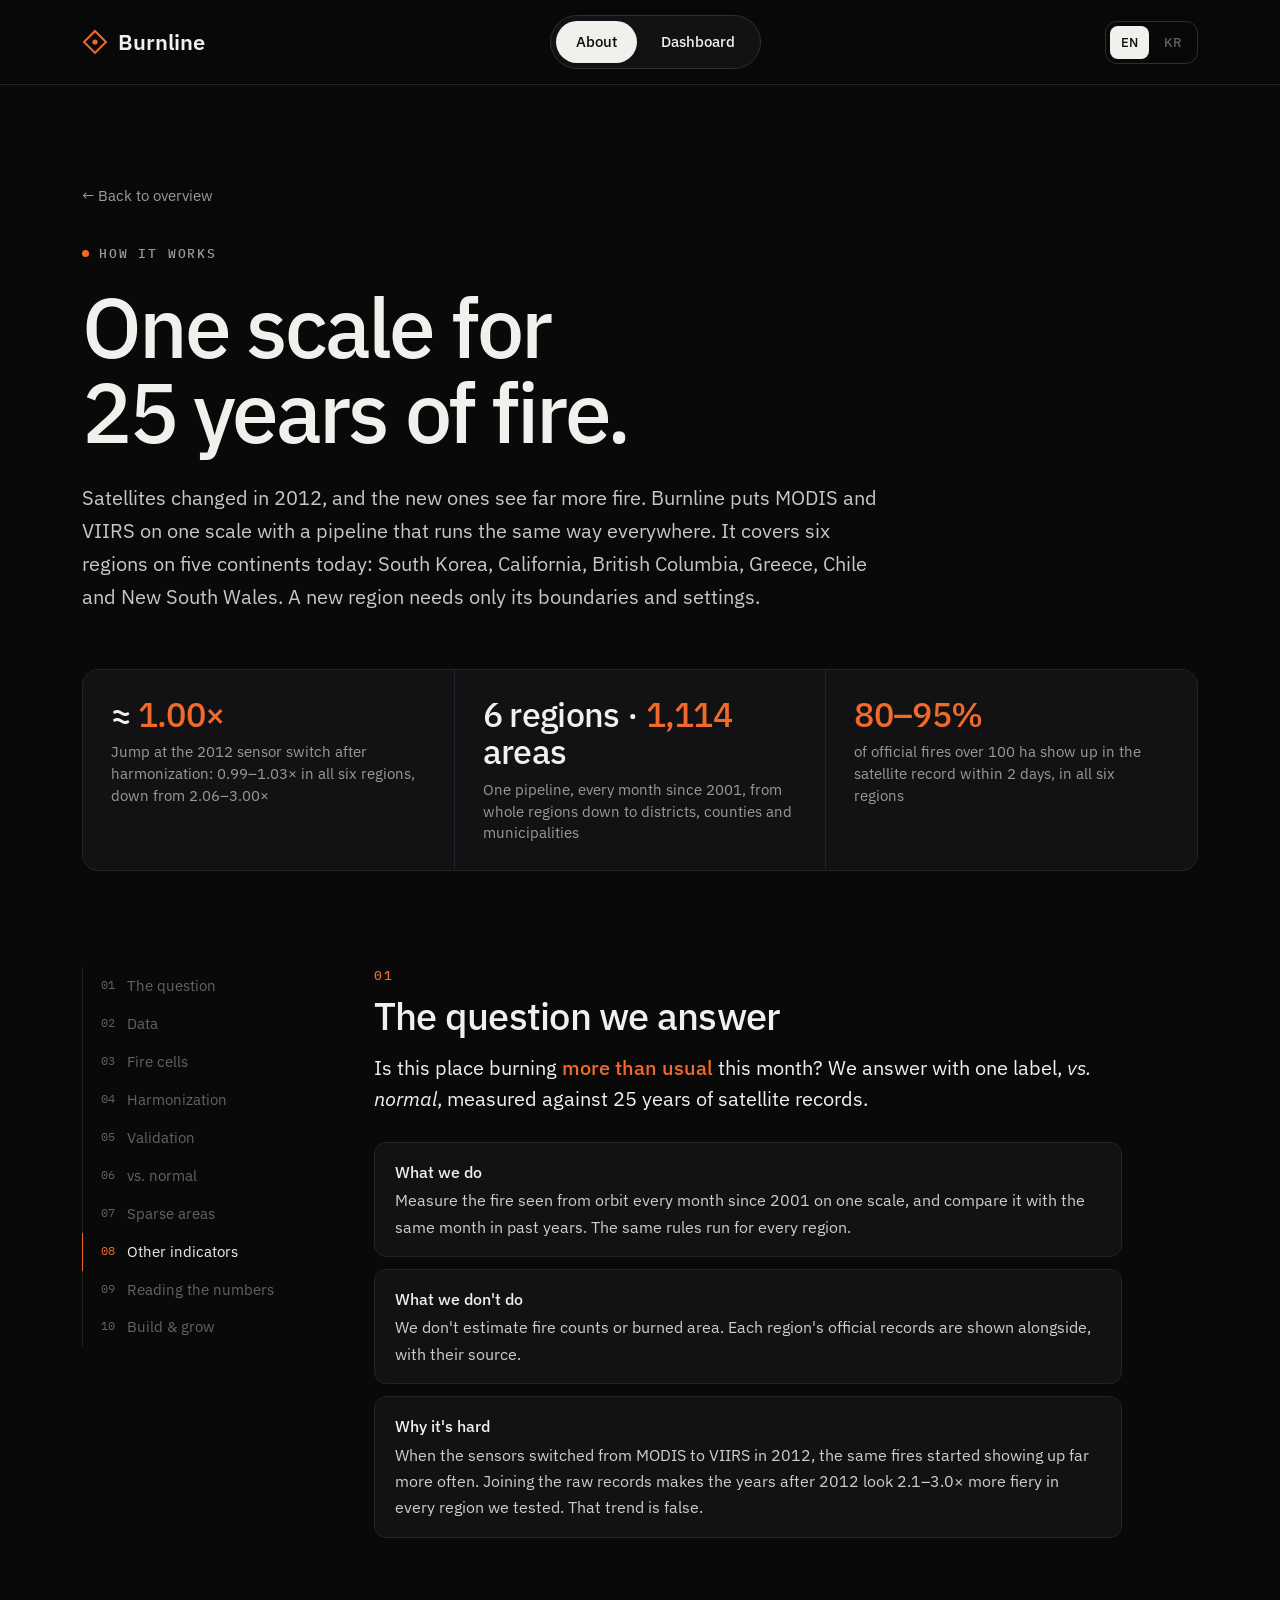
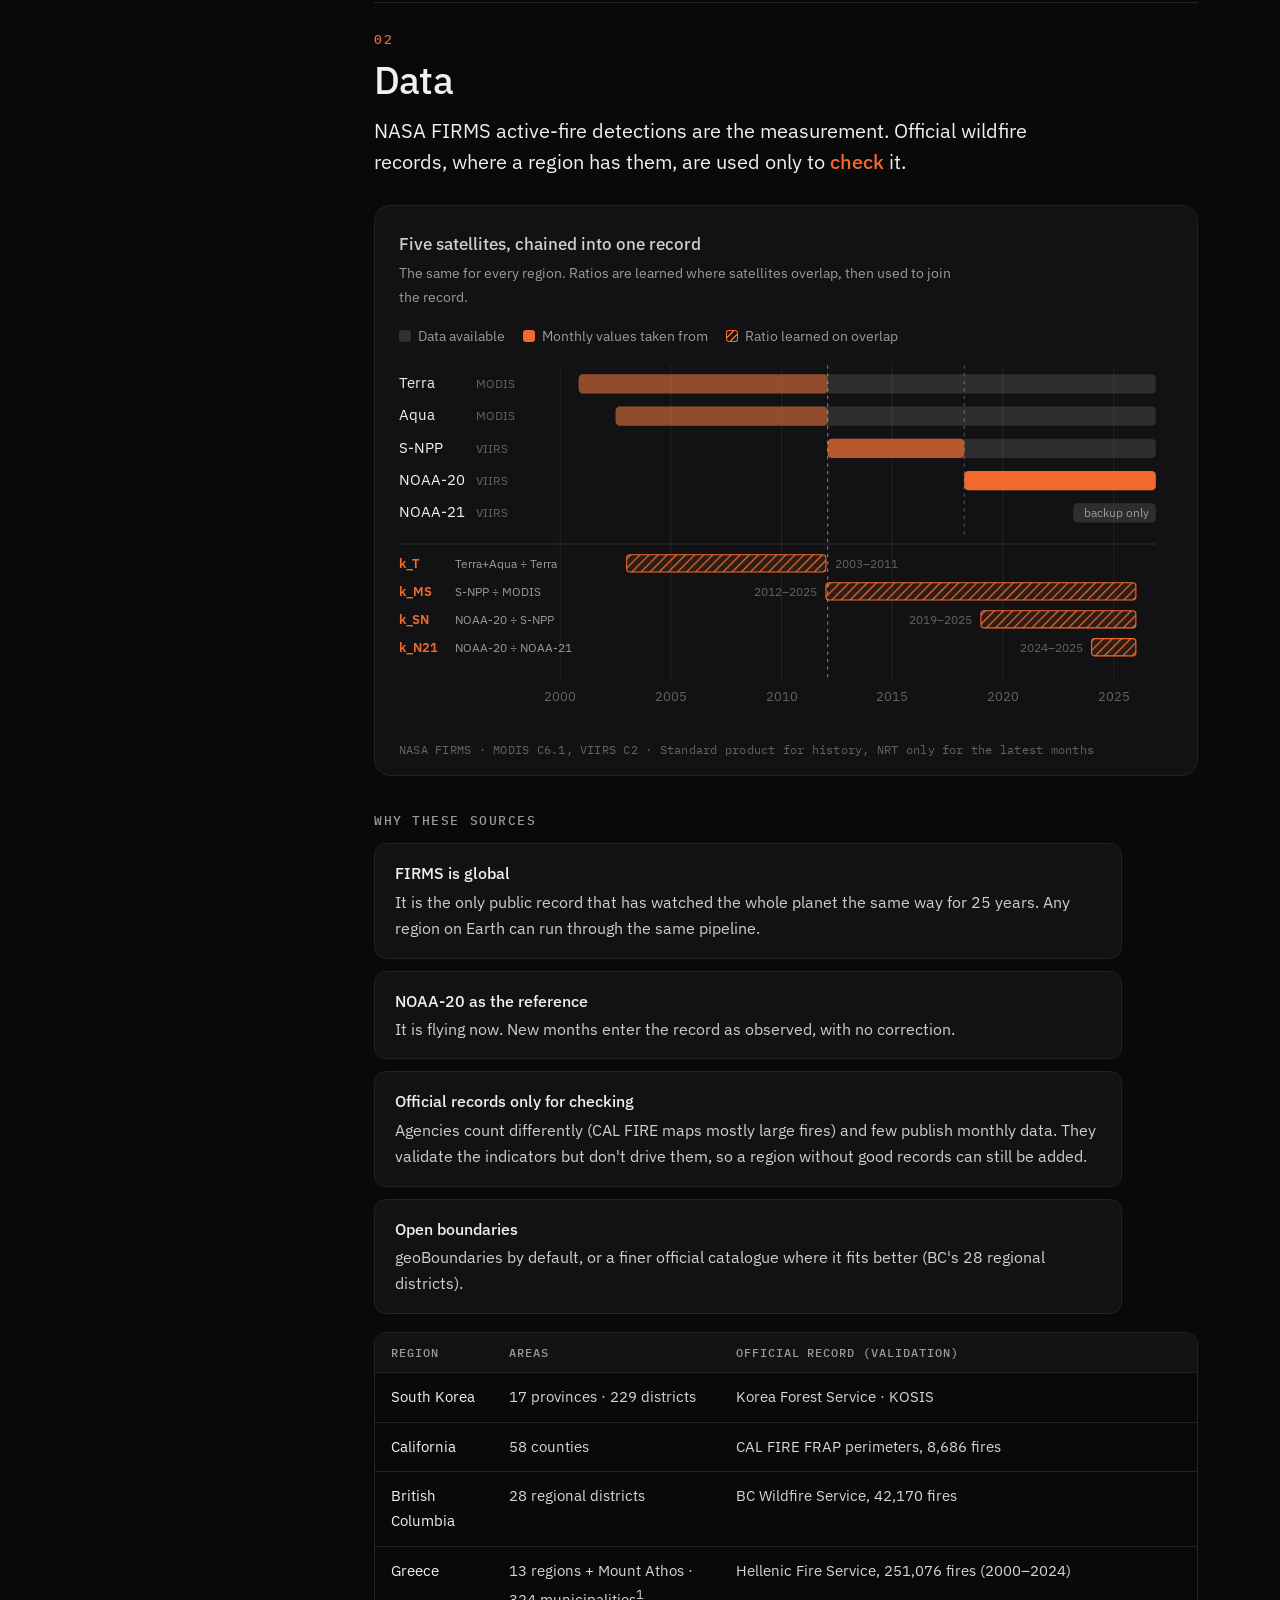
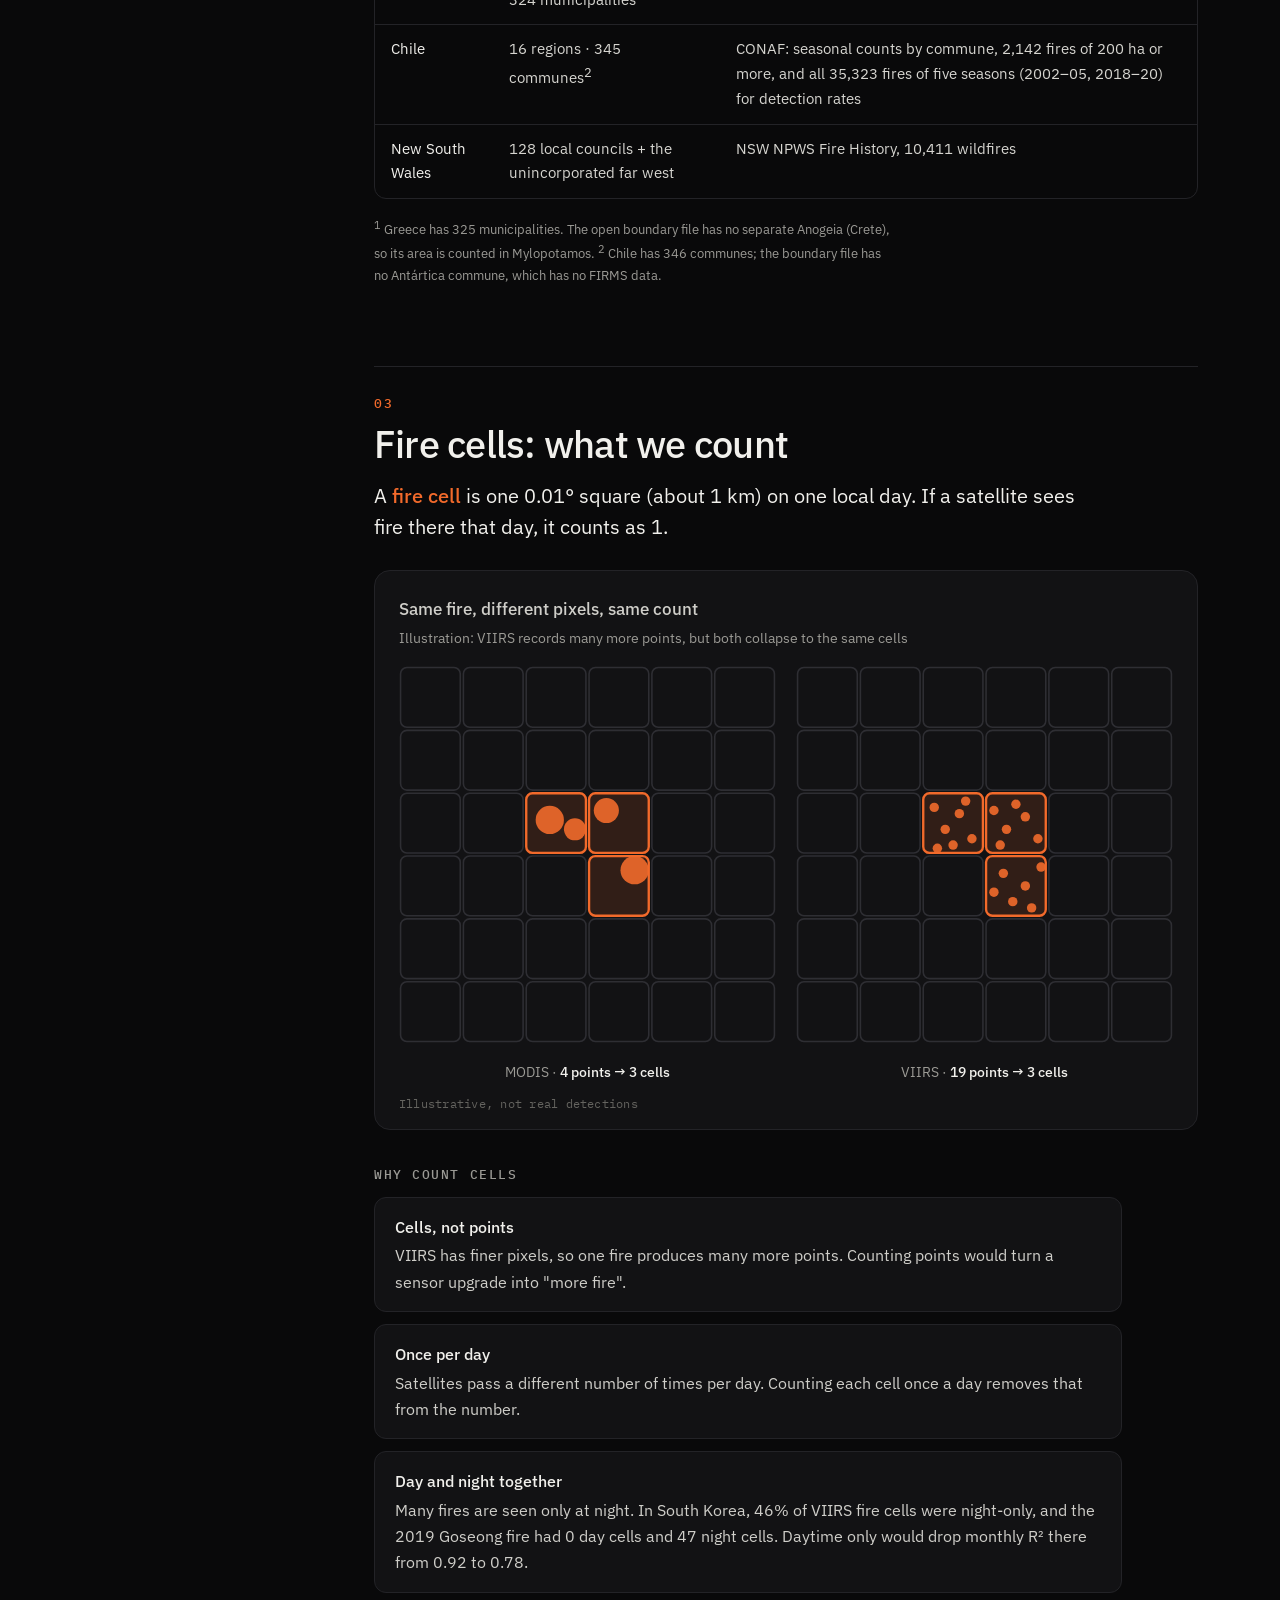
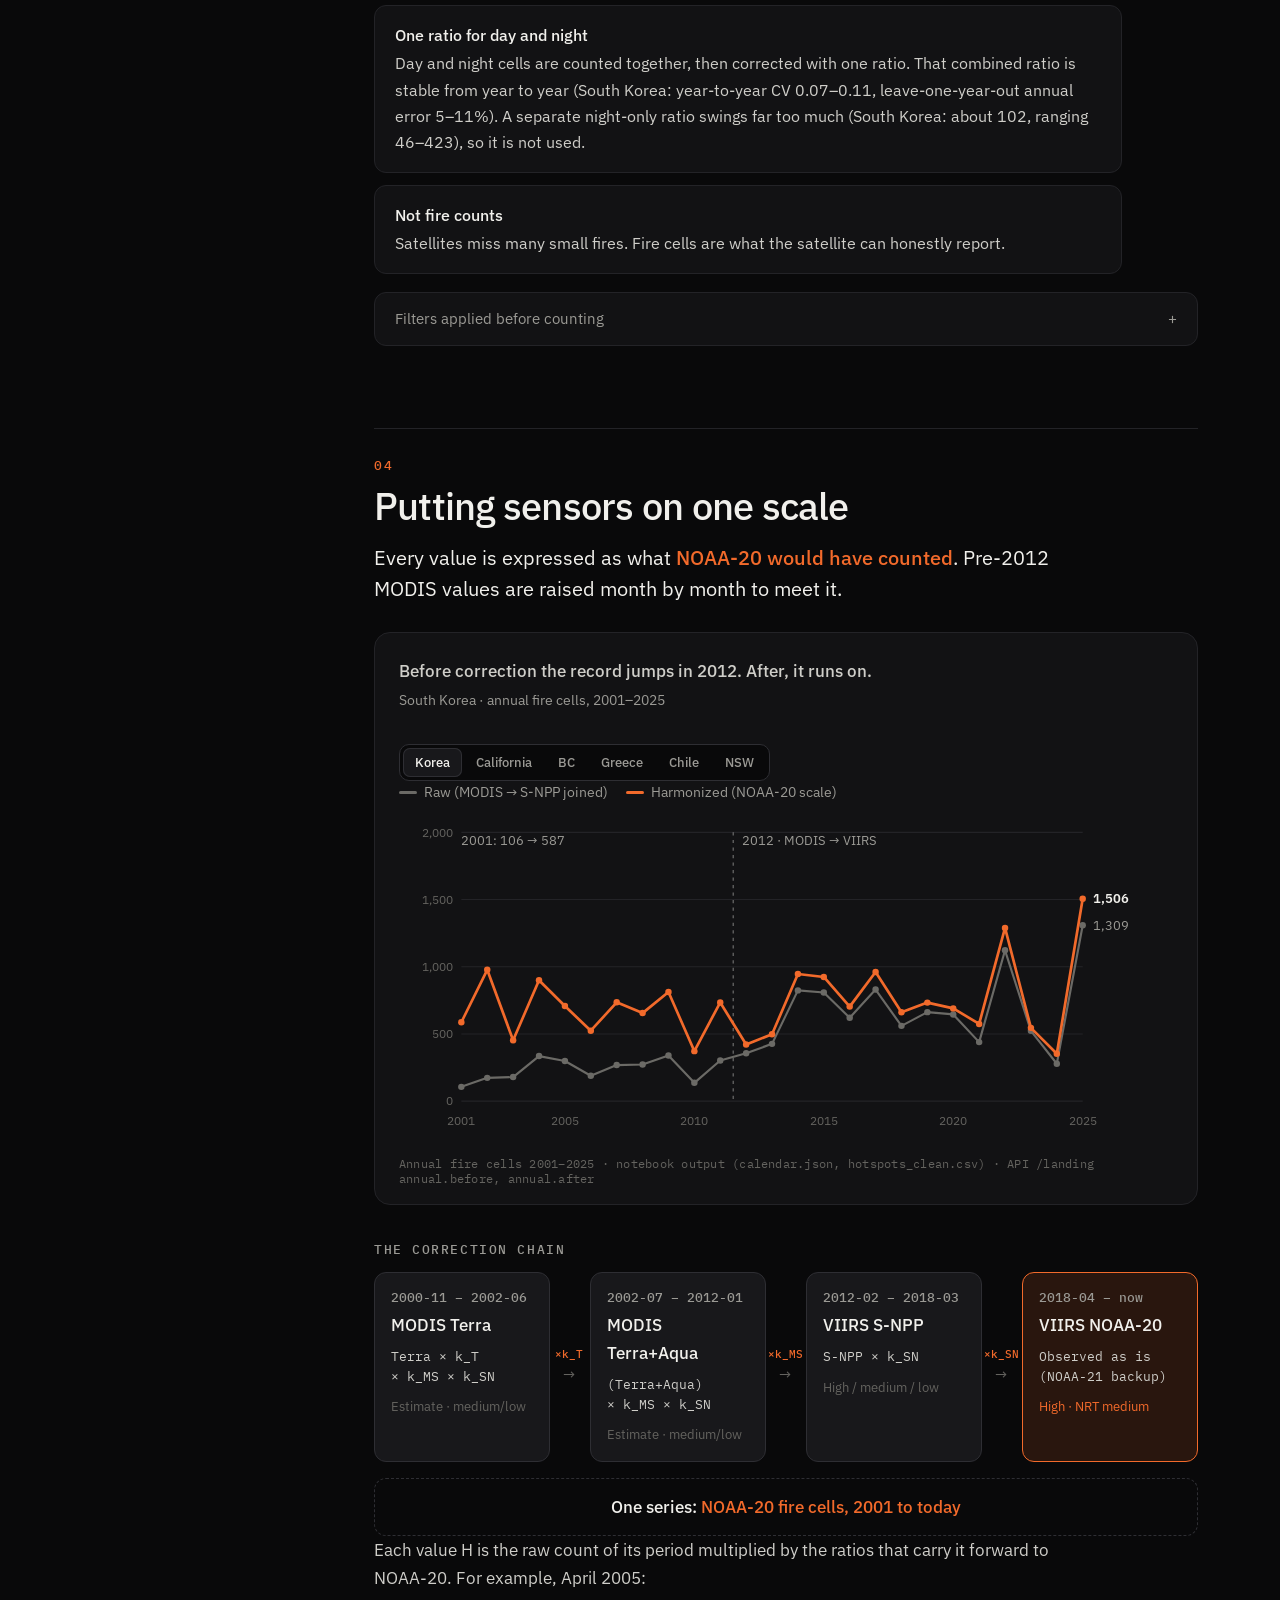
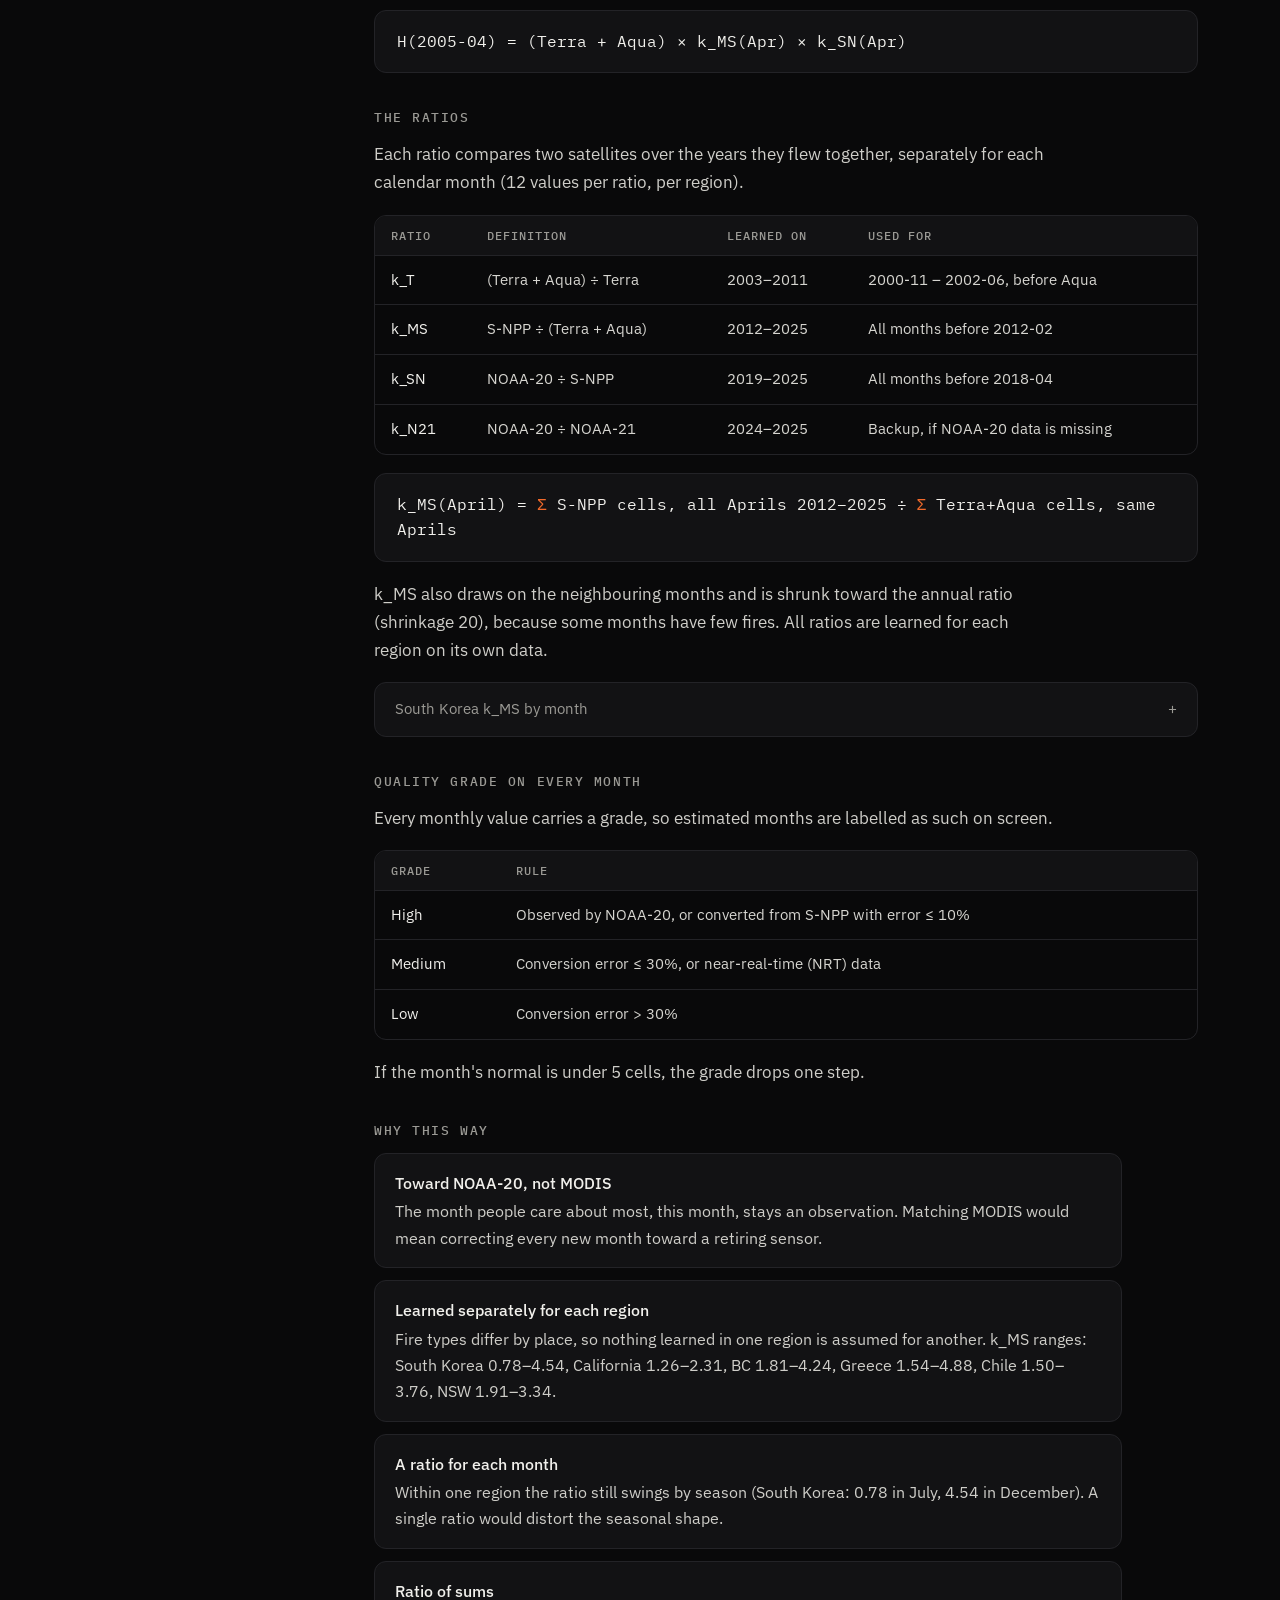
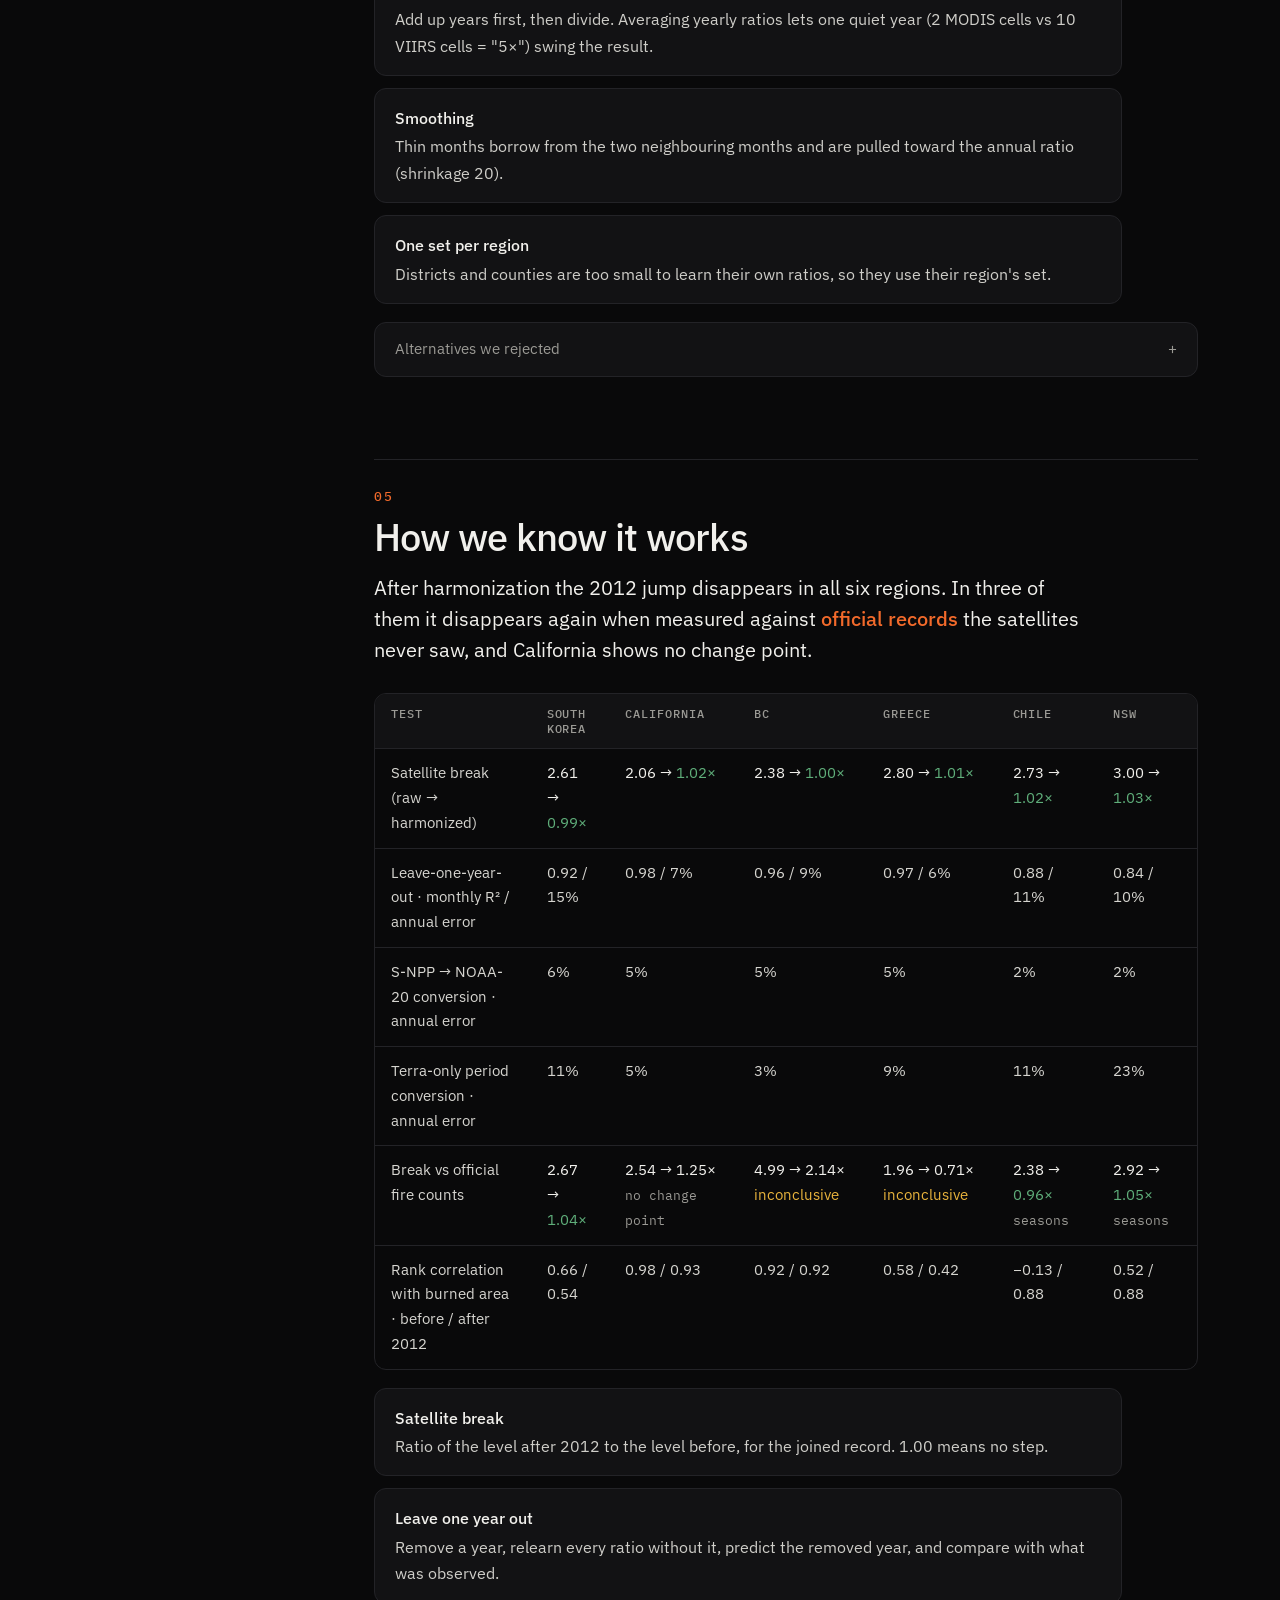
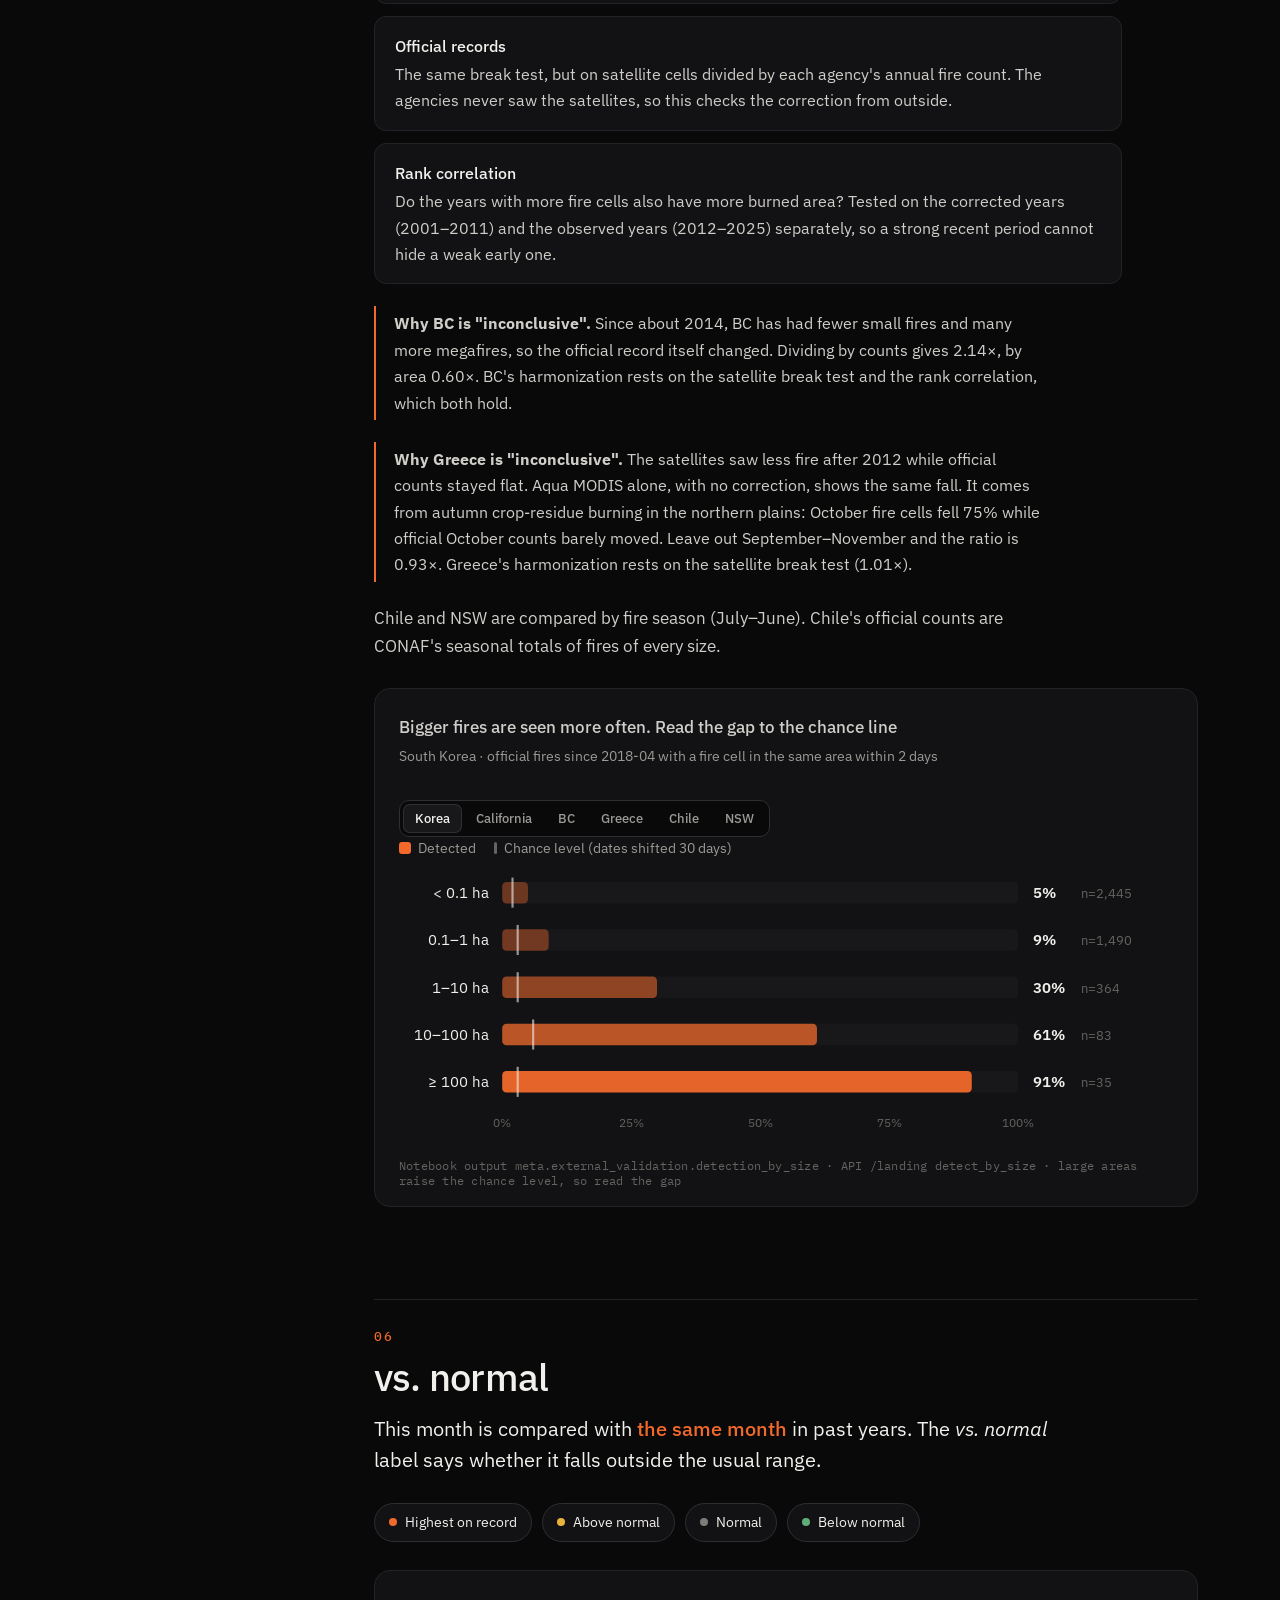
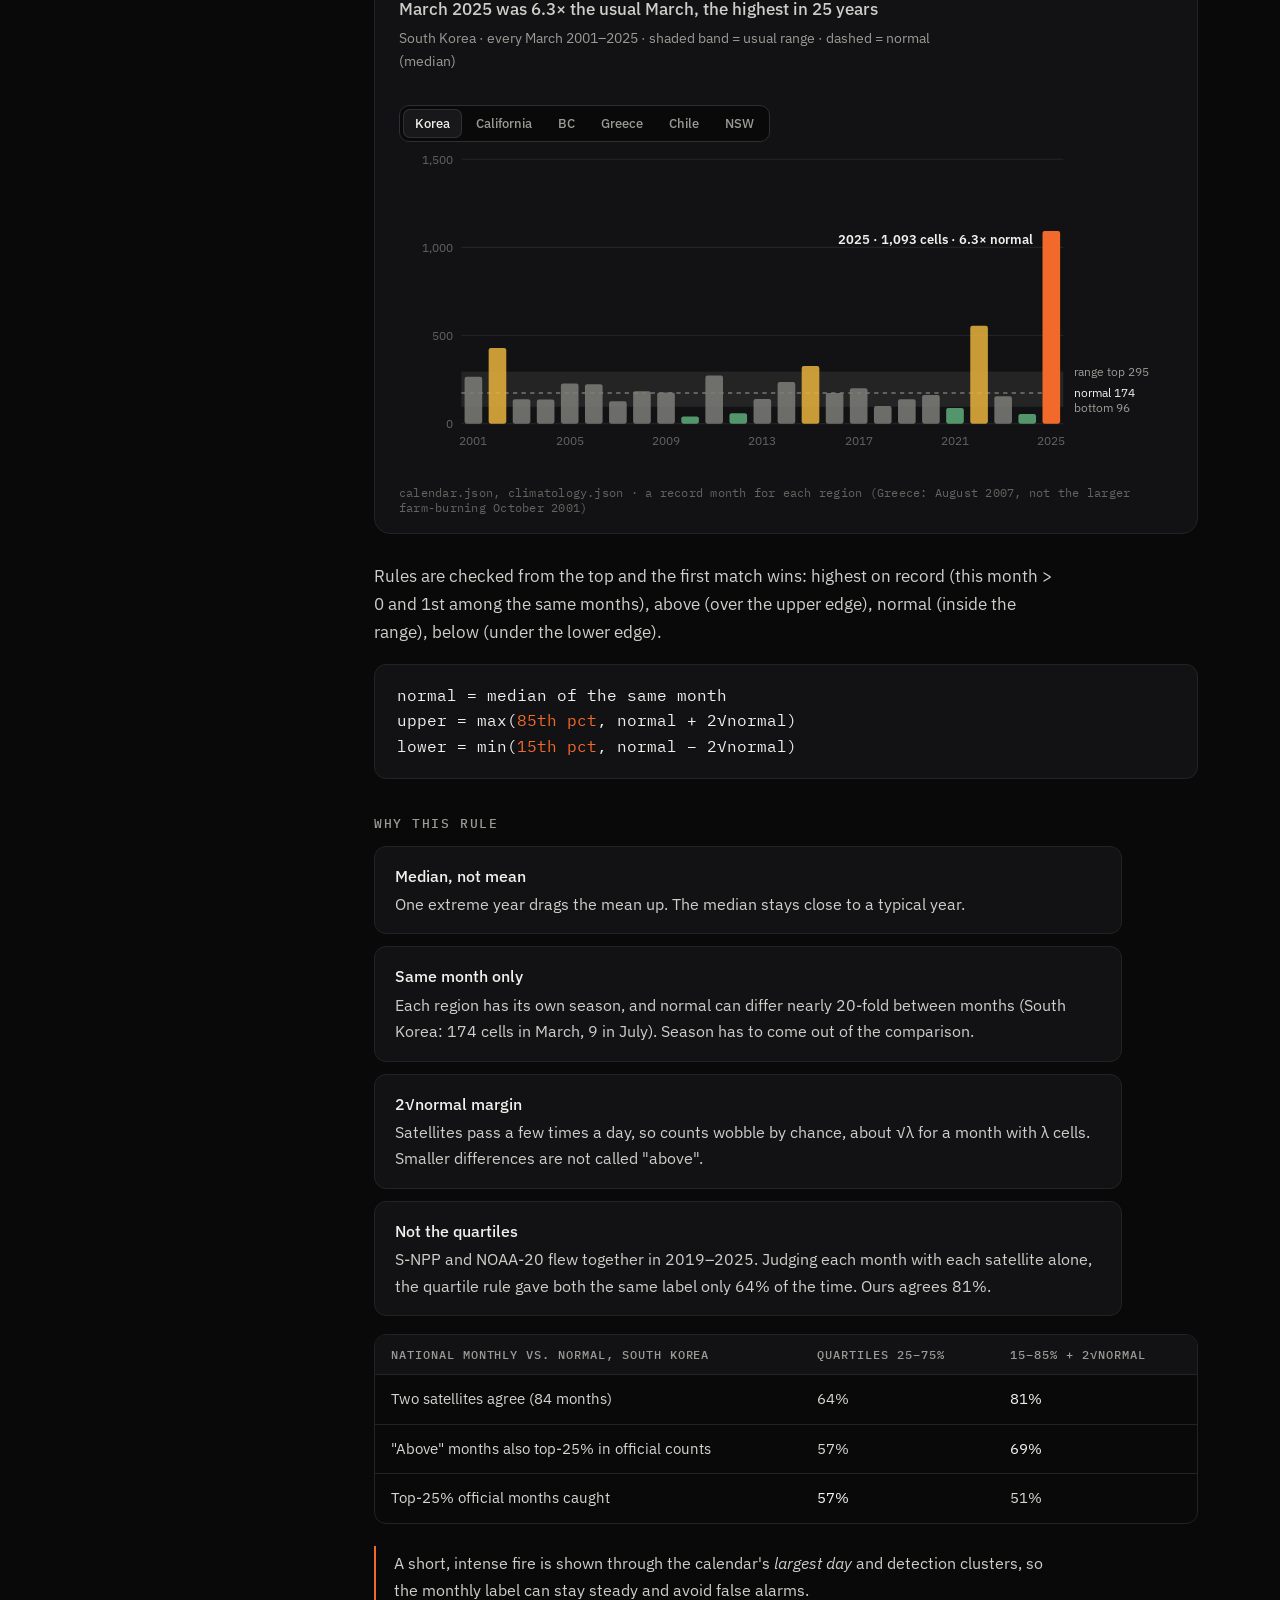
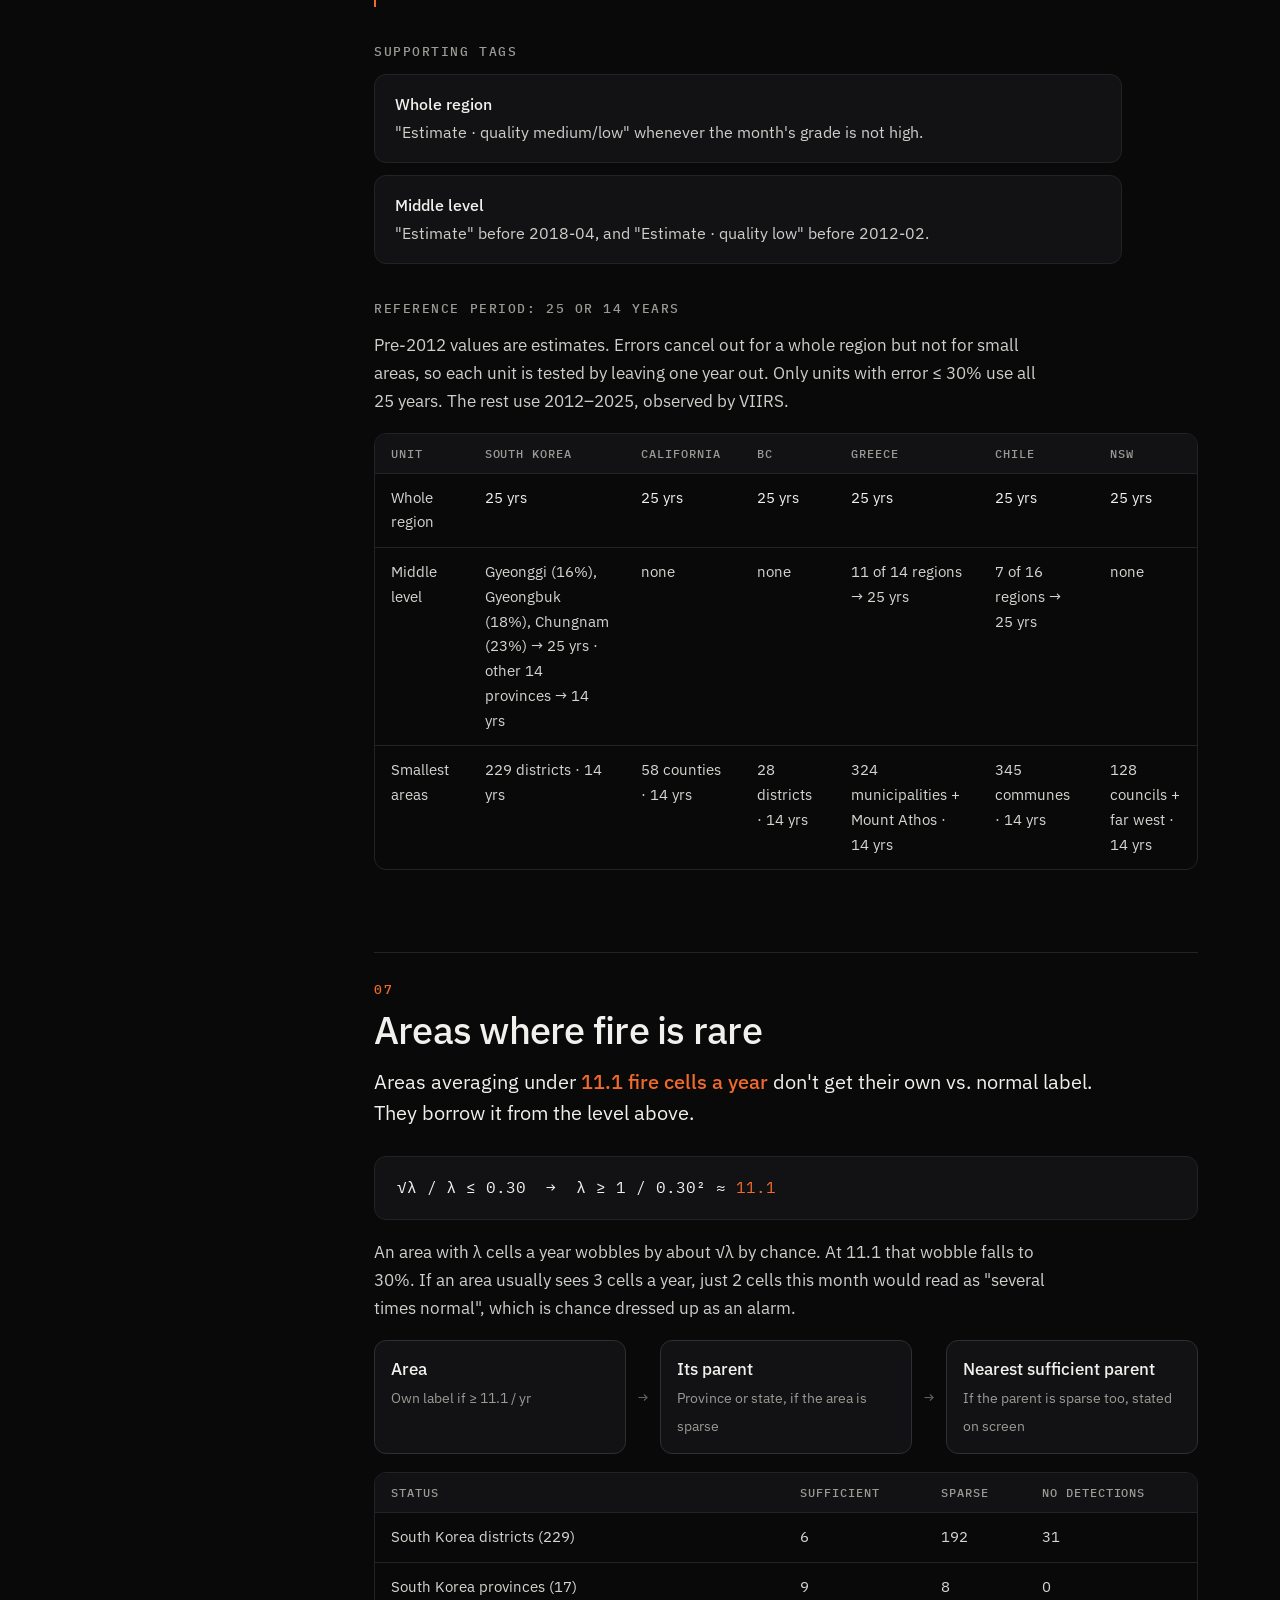
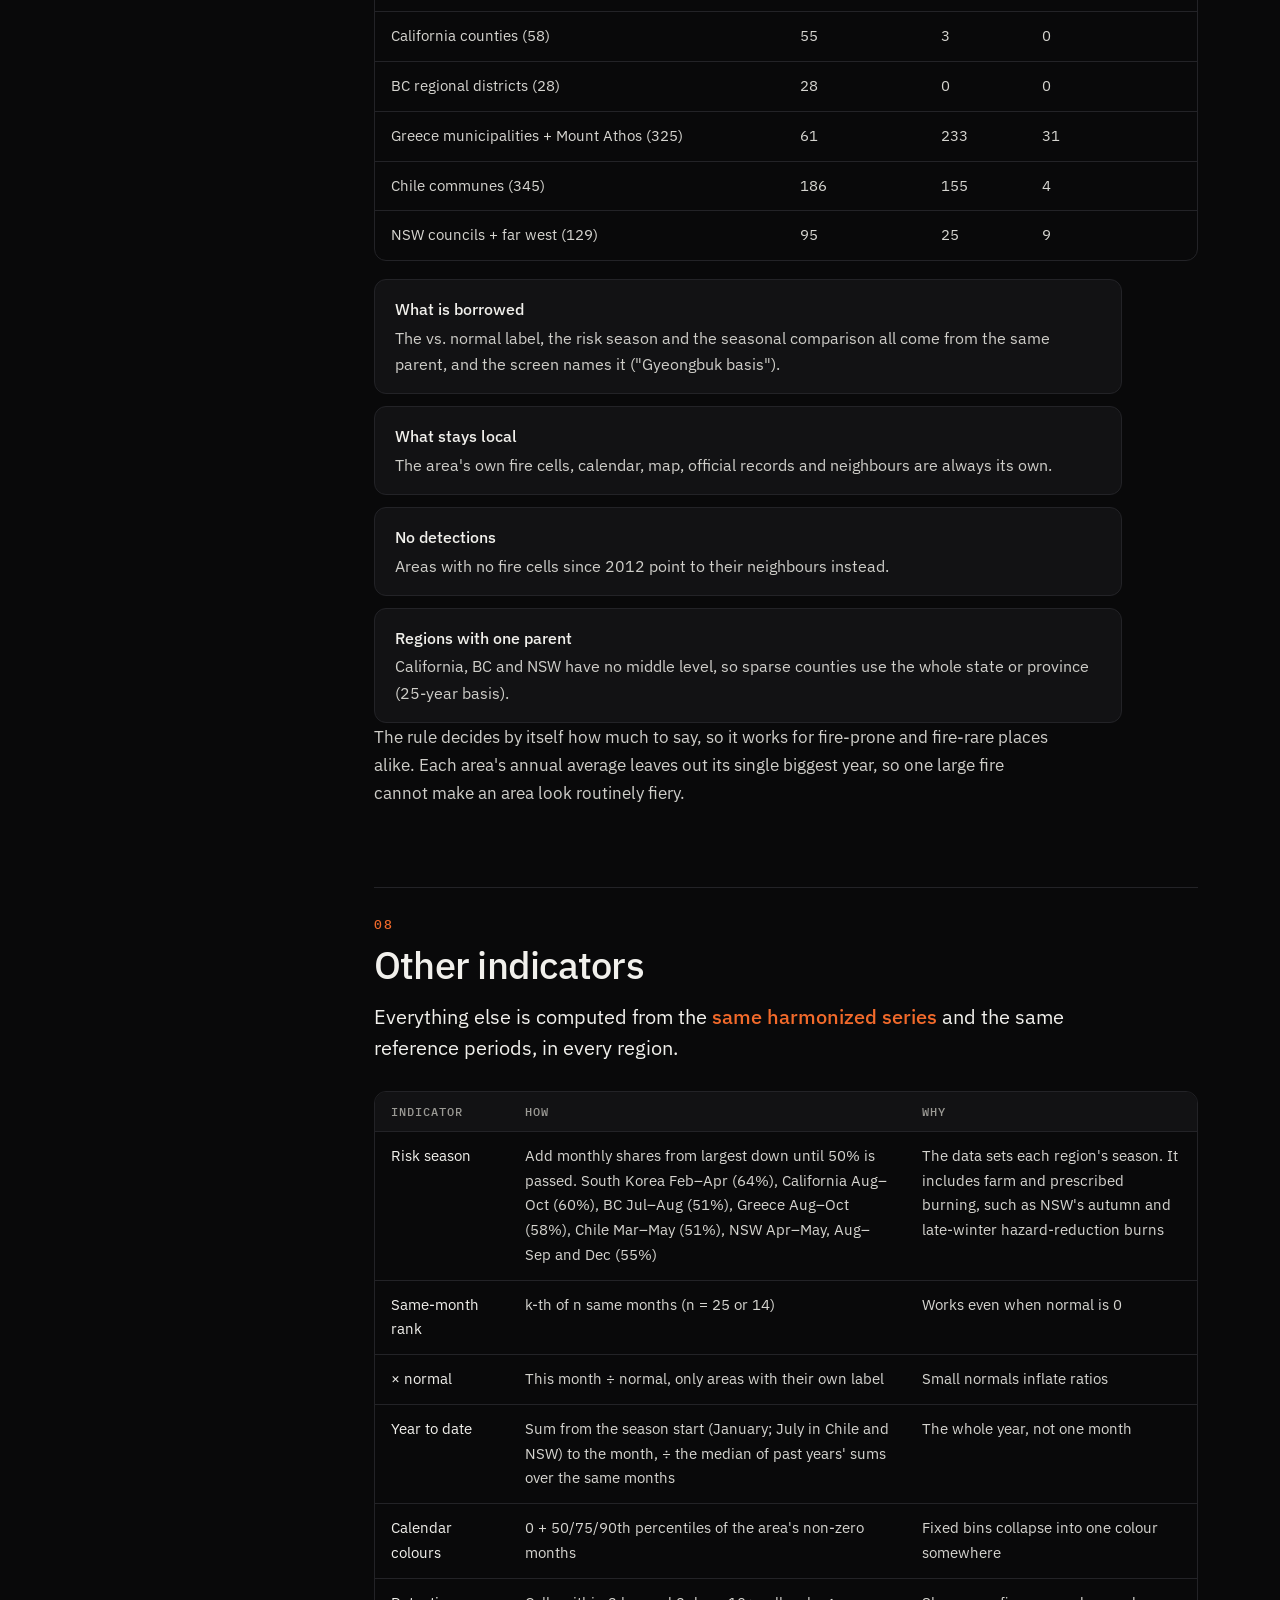
==== method_page.html @ 594be2e1 "Initial commit: NASA Space Apps Seoul data and tools Co-Authored-By: Claude Sonnet 4.6 <noreply@anth" ====
<!doctype html>
<html lang="en">
<head>
<meta charset="utf-8">
<meta name="viewport" content="width=device-width, initial-scale=1">
<title>Burnline · How it works</title>
<link rel="preconnect" href="https://fonts.googleapis.com">
<link rel="preconnect" href="https://fonts.gstatic.com" crossorigin>
<link href="https://fonts.googleapis.com/css2?family=IBM+Plex+Mono:wght@400;500&family=IBM+Plex+Sans:wght@400;500;600&family=IBM+Plex+Sans+KR:wght@400;500;600&display=swap" rel="stylesheet">
<style>
:root{
  --bg:#09090a; --surface:#121214; --surface-2:#18181b; --line:#232327; --line-2:#2e2e33;
  --text:#f1f0ec; --muted:#9b9a95; --faint:#64635f;
  --accent:#f26a2b; --accent-soft:rgba(242,106,43,.14);
  --chip-record:#f26a2b; --chip-above:#e8b33c; --chip-normal:#7d7c78; --chip-below:#5fae7a;
  --raw:#6b6a66;
  --sans:'IBM Plex Sans','IBM Plex Sans KR',system-ui,sans-serif; --mono:'IBM Plex Mono',ui-monospace,monospace;
}
*{box-sizing:border-box}
html{scroll-behavior:smooth}
body{margin:0;background:var(--bg);color:var(--text);font:400 17px/1.65 var(--sans);-webkit-font-smoothing:antialiased}
a{color:inherit}
[hidden]{display:none!important}
:lang(ko) body,html:lang(ko){word-break:keep-all}
html:lang(ko) .hero h1{max-width:11em;letter-spacing:-.03em}
html:lang(ko) .eyebrow,html:lang(ko) h3,html:lang(ko) th{letter-spacing:.03em;font-family:var(--sans)}
.wrap{max-width:1180px;margin:0 auto;padding:0 32px}

/* header */
header{position:sticky;top:0;z-index:20;background:rgba(9,9,10,.82);backdrop-filter:blur(12px);border-bottom:1px solid var(--line)}
.bar{display:flex;align-items:center;justify-content:space-between;height:84px}
.logo{display:flex;align-items:center;gap:10px;font-weight:600;font-size:22px;text-decoration:none}
.logo svg{width:26px;height:26px}
.nav{display:flex;gap:4px;padding:5px;border:1px solid var(--line-2);border-radius:999px;background:var(--surface)}
.nav a{padding:9px 20px;border-radius:999px;font-weight:500;font-size:15px;text-decoration:none;color:var(--text)}
.nav a.on{background:var(--text);color:#0b0b0c}
.lang{display:flex;gap:4px;padding:4px;border:1px solid var(--line-2);border-radius:12px}
.lang button{border:0;background:none;color:var(--faint);font:500 13px var(--sans);padding:8px 11px;border-radius:8px;cursor:pointer}
.lang button.on{background:var(--text);color:#0b0b0c}

/* hero */
.eyebrow{font:500 13px var(--mono);letter-spacing:.14em;text-transform:uppercase;color:var(--muted);display:flex;align-items:center;gap:10px}
.eyebrow::before{content:"";width:7px;height:7px;border-radius:50%;background:var(--accent)}
.hero{padding:96px 0 56px}
.hero h1{font-weight:500;font-size:clamp(44px,7vw,84px);line-height:1.02;letter-spacing:-.035em;margin:22px 0 26px;max-width:12ch}
.hero p.lead{font-size:20px;color:#c9c8c3;max-width:40em;margin:0}
.back{display:inline-flex;gap:8px;align-items:center;color:var(--muted);text-decoration:none;font-size:15px;margin-bottom:36px}
.back:hover{color:var(--text)}
.stats{display:grid;grid-template-columns:repeat(3,1fr);gap:1px;background:var(--line);border:1px solid var(--line);border-radius:16px;overflow:hidden;margin-top:56px}
.stat{background:var(--surface);padding:26px 28px}
.stat b{display:block;font:500 34px/1.1 var(--sans);letter-spacing:-.02em}
.stat b em{font-style:normal;color:var(--accent)}
.stat span{display:block;color:var(--muted);font-size:14.5px;margin-top:8px;line-height:1.5}

/* layout */
.layout{display:grid;grid-template-columns:220px minmax(0,1fr);gap:72px;padding:40px 0 120px}
.toc{position:sticky;top:116px;align-self:start}
.toc ol{list-style:none;margin:0;padding:0;border-left:1px solid var(--line)}
.toc a{display:flex;gap:12px;padding:7px 0 7px 18px;margin-left:-1px;border-left:1px solid transparent;color:var(--faint);text-decoration:none;font-size:14.5px;transition:color .2s}
.toc a i{font:normal 12px/1.9 var(--mono);color:var(--faint)}
.toc a:hover{color:var(--text)}
.toc a.on{color:var(--text);border-left-color:var(--accent)}
.toc a.on i{color:var(--accent)}
main section{padding:28px 0 64px;border-top:1px solid var(--line);scroll-margin-top:100px}
main section:first-child{border-top:0;padding-top:0}
.num{font:500 13px var(--mono);color:var(--accent);letter-spacing:.12em}
h2{font-weight:500;font-size:clamp(28px,3.4vw,38px);line-height:1.15;letter-spacing:-.02em;margin:10px 0 14px}
.one{font-size:20px;line-height:1.55;color:var(--text);margin:0 0 28px;max-width:36em}
.one strong{color:var(--accent);font-weight:500}
p{margin:0 0 16px;color:#cfcec9;max-width:40em}
h3{font:500 13px var(--mono);letter-spacing:.12em;text-transform:uppercase;color:var(--muted);margin:36px 0 14px}
ul.why{list-style:none;padding:0;margin:0;display:grid;gap:12px;max-width:44em}
ul.why li{padding:16px 20px;background:var(--surface);border:1px solid var(--line);border-radius:12px;color:#cfcec9;font-size:16px}
ul.why li b{color:var(--text);font-weight:500;display:block;margin-bottom:2px}
.note{border-left:2px solid var(--accent);padding:4px 0 4px 18px;color:#cfcec9;margin:22px 0;max-width:42em;font-size:16px}
code,.mono{font-family:var(--mono);font-size:.88em}
.formula{font:400 16px/1.6 var(--mono);background:var(--surface);border:1px solid var(--line);border-radius:12px;padding:18px 22px;margin:18px 0;overflow-x:auto;color:var(--text)}
.formula .k{color:var(--accent)}

/* tables */
.tbl{width:100%;overflow-x:auto;margin:18px 0;border:1px solid var(--line);border-radius:12px}
table{width:100%;border-collapse:collapse;font-size:15px;min-width:520px}
th,td{text-align:left;padding:12px 16px;border-bottom:1px solid var(--line);vertical-align:top}
th{font:500 12px var(--mono);letter-spacing:.08em;text-transform:uppercase;color:var(--muted);background:var(--surface)}
tr:last-child td{border-bottom:0}
td{color:#d6d5d0}
td.hl{color:var(--text)}
td .ok{color:var(--chip-below)} td .warn{color:var(--chip-above)}

details{border:1px solid var(--line);border-radius:12px;margin:18px 0;background:var(--surface)}
summary{cursor:pointer;padding:14px 20px;font-size:15px;color:var(--muted);list-style:none;display:flex;justify-content:space-between}
summary::after{content:"+";font-family:var(--mono)}
details[open] summary::after{content:"−"}
details>div{padding:0 20px 18px}
details .tbl{border:0;margin:0}

/* figures */
figure{margin:28px 0;background:var(--surface);border:1px solid var(--line);border-radius:16px;padding:24px 24px 18px}
figure .ttl{font-size:17px;font-weight:500;margin:0 0 4px}
figure .sub{font-size:14px;color:var(--muted);margin:0 0 16px}
figcaption{font:400 12px var(--mono);color:var(--faint);margin-top:12px;letter-spacing:.02em}
svg text{font-family:var(--sans)}
.legend{display:flex;flex-wrap:wrap;gap:18px;font-size:13.5px;color:var(--muted);margin-bottom:10px}
.legend i{display:inline-block;width:12px;height:12px;border-radius:3px;margin-right:7px;vertical-align:-1px}
.legend i.hatch{background:repeating-linear-gradient(135deg,var(--accent) 0 2px,transparent 2px 5px);box-shadow:inset 0 0 0 1px var(--accent)}
.legend i.ln{height:3px;border-radius:2px;vertical-align:3px;width:18px}

/* chain */
.chain{display:grid;grid-template-columns:repeat(4,1fr);gap:40px;position:relative}
.seg{border:1px solid var(--line-2);border-radius:12px;padding:16px;position:relative;background:var(--surface-2)}
.seg:not(:last-child)::after{content:attr(data-k);position:absolute;right:-40px;top:calc(50% - 20px);width:40px;text-align:center;font:500 11px var(--mono);color:var(--accent)}
.seg:not(:last-child)::before{content:"→";position:absolute;right:-40px;width:40px;text-align:center;top:calc(50% - 4px);color:var(--faint);font-size:15px}
.seg .t{font:500 12.5px var(--mono);color:var(--muted)}
.seg .s{font-weight:500;margin:6px 0 8px}
.seg .f{font:400 13px/1.5 var(--mono);color:#cfcec9}
.seg .q{font-size:12.5px;color:var(--faint);margin-top:10px}
.seg.live{border-color:var(--accent);background:var(--accent-soft)}
.seg.live .q{color:var(--accent)}
.merge{margin-top:16px;border:1px dashed var(--line-2);border-radius:12px;padding:14px;text-align:center;font-weight:500}
.merge span{color:var(--accent)}

/* chips */
.chips{display:flex;flex-wrap:wrap;gap:10px;margin:18px 0}
.chip{display:inline-flex;align-items:center;gap:8px;padding:7px 14px;border-radius:999px;font-size:14px;border:1px solid var(--line-2);background:var(--surface)}
.chip::before{content:"";width:8px;height:8px;border-radius:50%;background:var(--c)}

/* fire cell */
.cells{display:grid;grid-template-columns:1fr 1fr;gap:20px}
.cells .cap{font-size:14px;color:var(--muted);margin-top:10px;text-align:center}
.cells .cap b{color:var(--text);font-weight:500}

/* borrow */
.flow{display:flex;align-items:stretch;gap:12px;flex-wrap:wrap;margin:18px 0}
.flow .box{flex:1 1 160px;border:1px solid var(--line-2);border-radius:12px;padding:14px 16px;background:var(--surface)}
.flow .box b{display:block;font-weight:500}
.flow .box span{font-size:13.5px;color:var(--muted)}
.flow .ar{align-self:center;color:var(--faint);font-family:var(--mono)}

.limits{display:grid;grid-template-columns:1fr 1fr;gap:12px}
.limits div{border:1px solid var(--line);border-radius:12px;padding:16px 18px;background:var(--surface);font-size:15px;color:#cfcec9}
.limits b{display:block;color:var(--text);font-weight:500;margin-bottom:4px}

.cta{display:flex;gap:28px;align-items:center;margin-top:40px;flex-wrap:wrap}
.btn{display:inline-flex;align-items:center;gap:22px;background:var(--text);color:#0b0b0c;border-radius:14px;padding:10px 10px 10px 26px;font-weight:600;font-size:18px;text-decoration:none}
.btn i{width:54px;height:54px;border-radius:10px;background:linear-gradient(135deg,#c2603a,#7a3a24);display:grid;place-items:center}
.link{color:#cfcec9;text-decoration:none;font-size:18px}
footer{border-top:1px solid var(--line);padding:28px 0 48px;font:400 12px var(--mono);letter-spacing:.08em;color:var(--faint);text-transform:uppercase}

@media (max-width:960px){
  .layout{grid-template-columns:minmax(0,1fr);gap:0}
  .toc,main{min-width:0}
  .toc{position:sticky;top:84px;z-index:10;background:var(--bg);margin:0 -32px 24px;padding:0 32px;border-bottom:1px solid var(--line);overflow-x:auto}
  .toc ol{display:flex;border:0;white-space:nowrap}
  .toc a{border-left:0;border-bottom:2px solid transparent;padding:12px 12px;margin:0}
  .toc a.on{border-bottom-color:var(--accent)}
  .chain{grid-template-columns:1fr 1fr;row-gap:28px}
  .seg:nth-child(2)::after,.seg:nth-child(2)::before{display:none}
}
@media (max-width:640px){
  .wrap{padding:0 16px}
  .toc{margin:0 -16px 20px;padding:0 16px;top:68px}
  .bar{height:68px}
  .nav a{padding:7px 12px;font-size:14px}
  .logo span{display:none}
  .hero{padding:48px 0 32px}
  .stats{grid-template-columns:1fr}
  .chain{grid-template-columns:1fr;gap:26px}
  .seg::after,.seg::before{display:none}
  .seg:not(:last-child)::after{display:block;content:"↓ " attr(data-k);right:auto;left:16px;top:auto;bottom:-22px;transform:none;width:auto;text-align:left}
  .cells,.limits{grid-template-columns:1fr}
  figure{padding:18px 14px 14px}
  .one{font-size:18px}
}

/* region tabs */
.fighead{display:flex;justify-content:space-between;align-items:flex-start;gap:16px;flex-wrap:wrap}
.rtabs{display:flex;flex-wrap:wrap;gap:2px;padding:3px;border:1px solid var(--line-2);border-radius:10px;background:var(--bg)}
.rtabs button{border:0;background:none;color:var(--muted);font:500 13px var(--sans);padding:6px 12px;border-radius:7px;cursor:pointer;white-space:nowrap}
.rtabs button.on{background:var(--surface-2);color:var(--text);box-shadow:inset 0 0 0 1px var(--line-2)}
.rtabs button:hover{color:var(--text)}
ol.steps{list-style:none;counter-reset:s;padding:0;margin:0;display:grid;grid-template-columns:repeat(5,1fr);gap:10px}
ol.steps li{counter-increment:s;border:1px solid var(--line);border-radius:12px;padding:14px 14px 16px;background:var(--surface);font-size:14px;color:var(--muted)}
ol.steps li::before{content:"0" counter(s);display:block;font:500 12px var(--mono);color:var(--accent);margin-bottom:8px}
ol.steps li b{display:block;color:var(--text);font-weight:500;font-size:15px;margin-bottom:4px}
@media (max-width:960px){ol.steps{grid-template-columns:1fr 1fr}}
@media (max-width:640px){ol.steps{grid-template-columns:1fr}.rtabs{width:100%}.rtabs button{flex:1}}
</style>
</head>
<body>

<header>
  <div class="wrap bar">
    <a class="logo" href="#"><svg viewBox="0 0 26 26" fill="none"><rect x="13" y="2" width="15.5" height="15.5" transform="rotate(45 13 2)" stroke="#f26a2b" stroke-width="2"/><circle cx="13" cy="13" r="2.6" fill="#f26a2b"/></svg><span>Burnline</span></a>
    <nav class="nav"><a class="on" href="#">About</a><a href="#">Dashboard</a></nav>
    <div class="lang"><button class="on" data-set="en">EN</button><button data-set="ko">KR</button></div>
  </div>
</header>

<div class="wrap" data-lang="en">
  <div class="hero">
    <a class="back" href="#">← Back to overview</a>
    <div class="eyebrow">How it works</div>
    <h1>One scale for 25&nbsp;years of fire.</h1>
    <p class="lead">Satellites changed in 2012, and the new ones see far more fire. Burnline puts MODIS and VIIRS on one scale with a pipeline that runs the same way everywhere. It covers six regions on five continents today: South Korea, California, British Columbia, Greece, Chile and New South Wales. A new region needs only its boundaries and settings.</p>
    <div class="stats">
      <div class="stat"><b>≈ <em>1.00×</em></b><span>Jump at the 2012 sensor switch after harmonization: 0.99–1.03× in all six regions, down from 2.06–3.00×</span></div>
      <div class="stat"><b>6 regions · <em>1,114</em> areas</b><span>One pipeline, every month since 2001, from whole regions down to districts, counties and municipalities</span></div>
      <div class="stat"><b><em>80–95%</em></b><span>of official fires over 100 ha show up in the satellite record within 2 days, in all six regions</span></div>
    </div>
  </div>

  <div class="layout">
    <aside class="toc"><ol>
      <li><a href="#question"><i>01</i>The question</a></li>
      <li><a href="#data"><i>02</i>Data</a></li>
      <li><a href="#cell"><i>03</i>Fire cells</a></li>
      <li><a href="#harmonize"><i>04</i>Harmonization</a></li>
      <li><a href="#validate"><i>05</i>Validation</a></li>
      <li><a href="#chip"><i>06</i>vs. normal</a></li>
      <li><a href="#sparse"><i>07</i>Sparse areas</a></li>
      <li><a href="#indicators"><i>08</i>Other indicators</a></li>
      <li><a href="#limits"><i>09</i>Reading the numbers</a></li>
      <li><a href="#built"><i>10</i>Build &amp; grow</a></li>
    </ol></aside>

    <main>
      <section id="question">
        <div class="num">01</div>
        <h2>The question we answer</h2>
        <p class="one">Is this place burning <strong>more than usual</strong> this month? We answer with one label, <i>vs. normal</i>, measured against 25 years of satellite records.</p>
        <ul class="why">
          <li><b>What we do</b>Measure the fire seen from orbit every month since 2001 on one scale, and compare it with the same month in past years. The same rules run for every region.</li>
          <li><b>What we don't do</b>We don't estimate fire counts or burned area. Each region's official records are shown alongside, with their source.</li>
          <li><b>Why it's hard</b>When the sensors switched from MODIS to VIIRS in 2012, the same fires started showing up far more often. Joining the raw records makes the years after 2012 look 2.1–3.0× more fiery in every region we tested. That trend is false.</li>
        </ul>
      </section>

      <section id="data">
        <div class="num">02</div>
        <h2>Data</h2>
        <p class="one">NASA FIRMS active-fire detections are the measurement. Official wildfire records, where a region has them, are used only to <strong>check</strong> it.</p>
        <figure>
          <p class="ttl">Five satellites, chained into one record</p>
          <p class="sub">The same for every region. Ratios are learned where satellites overlap, then used to join the record.</p>
          <div class="legend"><span><i style="background:var(--text);opacity:.14"></i>Data available</span><span><i style="background:var(--accent)"></i>Monthly values taken from</span><span><i class="hatch"></i>Ratio learned on overlap</span></div>
          <svg id="sats" viewBox="0 0 720 340" width="100%" role="img" aria-label="Satellite data periods, source periods and ratio learning windows"></svg>
          <figcaption>NASA FIRMS · MODIS C6.1, VIIRS C2 · Standard product for history, NRT only for the latest months</figcaption>
        </figure>
        <h3>Why these sources</h3>
        <ul class="why">
          <li><b>FIRMS is global</b>It is the only public record that has watched the whole planet the same way for 25 years. Any region on Earth can run through the same pipeline.</li>
          <li><b>NOAA-20 as the reference</b>It is flying now. New months enter the record as observed, with no correction.</li>
          <li><b>Official records only for checking</b>Agencies count differently (CAL FIRE maps mostly large fires) and few publish monthly data. They validate the indicators but don't drive them, so a region without good records can still be added.</li>
          <li><b>Open boundaries</b>geoBoundaries by default, or a finer official catalogue where it fits better (BC's 28 regional districts).</li>
        </ul>
        <div class="tbl"><table>
          <tr><th>Region</th><th>Areas</th><th>Official record (validation)</th></tr>
          <tr><td class="hl">South Korea</td><td>17 provinces · 229 districts</td><td>Korea Forest Service · KOSIS</td></tr>
          <tr><td class="hl">California</td><td>58 counties</td><td>CAL FIRE FRAP perimeters, 8,686 fires</td></tr>
          <tr><td class="hl">British Columbia</td><td>28 regional districts</td><td>BC Wildfire Service, 42,170 fires</td></tr>
          <tr><td class="hl">Greece</td><td>13 regions + Mount Athos · 324 municipalities<sup>1</sup></td><td>Hellenic Fire Service, 251,076 fires (2000–2024)</td></tr>
          <tr><td class="hl">Chile</td><td>16 regions · 345 communes<sup>2</sup></td><td>CONAF: seasonal counts by commune, 2,142 fires of 200 ha or more, and all 35,323 fires of five seasons (2002–05, 2018–20) for detection rates</td></tr>
          <tr><td class="hl">New South Wales</td><td>128 local councils + the unincorporated far west</td><td>NSW NPWS Fire History, 10,411 wildfires</td></tr>
        </table></div>
        <p class="sub" style="font-size:13px;color:var(--muted)"><sup>1</sup> Greece has 325 municipalities. The open boundary file has no separate Anogeia (Crete), so its area is counted in Mylopotamos. <sup>2</sup> Chile has 346 communes; the boundary file has no Antártica commune, which has no FIRMS data.</p>
      </section>

      <section id="cell">
        <div class="num">03</div>
        <h2>Fire cells: what we count</h2>
        <p class="one">A <strong>fire cell</strong> is one 0.01° square (about 1 km) on one local day. If a satellite sees fire there that day, it counts as 1.</p>
        <figure>
          <p class="ttl">Same fire, different pixels, same count</p>
          <p class="sub">Illustration: VIIRS records many more points, but both collapse to the same cells</p>
          <div class="cells">
            <div><svg id="cellA" viewBox="0 0 240 240" width="100%"></svg><div class="cap">MODIS · <b>4 points → 3 cells</b></div></div>
            <div><svg id="cellB" viewBox="0 0 240 240" width="100%"></svg><div class="cap">VIIRS · <b>19 points → 3 cells</b></div></div>
          </div>
          <figcaption>Illustrative, not real detections</figcaption>
        </figure>
        <h3>Why count cells</h3>
        <ul class="why">
          <li><b>Cells, not points</b>VIIRS has finer pixels, so one fire produces many more points. Counting points would turn a sensor upgrade into "more fire".</li>
          <li><b>Once per day</b>Satellites pass a different number of times per day. Counting each cell once a day removes that from the number.</li>
          <li><b>Day and night together</b>Many fires are seen only at night. In South Korea, 46% of VIIRS fire cells were night-only, and the 2019 Goseong fire had 0 day cells and 47 night cells. Daytime only would drop monthly R² there from 0.92 to 0.78.</li>
          <li><b>One ratio for day and night</b>Day and night cells are counted together, then corrected with one ratio. That combined ratio is stable from year to year (South Korea: year-to-year CV 0.07–0.11, leave-one-year-out annual error 5–11%). A separate night-only ratio swings far too much (South Korea: about 102, ranging 46–423), so it is not used.</li>
          <li><b>Not fire counts</b>Satellites miss many small fires. Fire cells are what the satellite can honestly report.</li>
        </ul>
        <details><summary>Filters applied before counting</summary><div><div class="tbl"><table>
          <tr><th>Rule</th><th>Applied</th></tr>
          <tr><td>Non-fire heat sources</td><td>Cells VIIRS ever flagged as static sources are masked (197–691 per region)</td></tr>
          <tr><td>Confidence</td><td>MODIS ≥ 30, VIIRS nominal or high</td></tr>
          <tr><td>Outside the region</td><td>California, BC and NSW (downloaded as a box) and Greece (whose country download includes fires across the border) are clipped to the region boundary. South Korea and Chile keep sea cells in the national total; only cells within about 3 km of an area are given to the nearest area. Chile's download holds just 42 detections across the border, left in.</td></tr>
          <tr><td>Local day</td><td>Solar time from pixel longitude, so dates work in any time zone</td></tr>
        </table></div></div></details>
      </section>

      <section id="harmonize">
        <div class="num">04</div>
        <h2>Putting sensors on one scale</h2>
        <p class="one">Every value is expressed as what <strong>NOAA-20 would have counted</strong>. Pre-2012 MODIS values are raised month by month to meet it.</p>
        <figure data-chart="ba">
          <div class="fighead"><div><p class="ttl"></p><p class="sub"></p></div><div class="rtabs"></div></div>
          <div class="legend"><span><i class="ln" style="background:var(--raw)"></i>Raw (MODIS → S-NPP joined)</span><span><i class="ln" style="background:var(--accent)"></i>Harmonized (NOAA-20 scale)</span></div>
          <svg class="plot" viewBox="0 0 720 300" width="100%" role="img" aria-label="Annual fire cells before and after harmonization"></svg>
          <figcaption>Annual fire cells 2001–2025 · notebook output (calendar.json, hotspots_clean.csv) · API /landing annual.before, annual.after</figcaption>
        </figure>
        <h3>The correction chain</h3>
        <div class="chain">
          <div class="seg" data-k="×k_T"><div class="t">2000-11 – 2002-06</div><div class="s">MODIS Terra</div><div class="f">Terra × k_T<br>× k_MS × k_SN</div><div class="q">Estimate · medium/low</div></div>
          <div class="seg" data-k="×k_MS"><div class="t">2002-07 – 2012-01</div><div class="s">MODIS Terra+Aqua</div><div class="f">(Terra+Aqua)<br>× k_MS × k_SN</div><div class="q">Estimate · medium/low</div></div>
          <div class="seg" data-k="×k_SN"><div class="t">2012-02 – 2018-03</div><div class="s">VIIRS S-NPP</div><div class="f">S-NPP × k_SN</div><div class="q">High / medium / low</div></div>
          <div class="seg live"><div class="t">2018-04 – now</div><div class="s">VIIRS NOAA-20</div><div class="f">Observed as is<br>(NOAA-21 backup)</div><div class="q">High · NRT medium</div></div>
        </div>
        <div class="merge">One series: <span>NOAA-20 fire cells, 2001 to today</span></div>
        <p>Each value H is the raw count of its period multiplied by the ratios that carry it forward to NOAA-20. For example, April 2005:</p>
        <div class="formula">H(2005-04) = (Terra + Aqua) × k_MS(Apr) × k_SN(Apr)</div>
        <h3>The ratios</h3>
        <p>Each ratio compares two satellites over the years they flew together, separately for each calendar month (12 values per ratio, per region).</p>
        <div class="tbl"><table>
          <tr><th>Ratio</th><th>Definition</th><th>Learned on</th><th>Used for</th></tr>
          <tr><td class="hl">k_T</td><td>(Terra + Aqua) ÷ Terra</td><td>2003–2011</td><td>2000-11 – 2002-06, before Aqua</td></tr>
          <tr><td class="hl">k_MS</td><td>S-NPP ÷ (Terra + Aqua)</td><td>2012–2025</td><td>All months before 2012-02</td></tr>
          <tr><td class="hl">k_SN</td><td>NOAA-20 ÷ S-NPP</td><td>2019–2025</td><td>All months before 2018-04</td></tr>
          <tr><td class="hl">k_N21</td><td>NOAA-20 ÷ NOAA-21</td><td>2024–2025</td><td>Backup, if NOAA-20 data is missing</td></tr>
        </table></div>
        <div class="formula">k_MS(April) = <span class="k">Σ</span> S-NPP cells, all Aprils 2012–2025 ÷ <span class="k">Σ</span> Terra+Aqua cells, same Aprils</div>
        <p>k_MS also draws on the neighbouring months and is shrunk toward the annual ratio (shrinkage 20), because some months have few fires. All ratios are learned for each region on its own data.</p>
        <details><summary>South Korea k_MS by month</summary><div><div class="tbl"><table>
          <tr><th>Jan</th><th>Feb</th><th>Mar</th><th>Apr</th><th>May</th><th>Jun</th><th>Jul</th><th>Aug</th><th>Sep</th><th>Oct</th><th>Nov</th><th>Dec</th></tr>
          <tr><td>3.32</td><td>2.14</td><td>1.72</td><td>1.74</td><td>1.56</td><td>3.20</td><td>0.78</td><td>0.80</td><td>2.22</td><td>1.71</td><td>1.51</td><td>4.54</td></tr>
        </table></div></div></details>
        <h3>Quality grade on every month</h3>
        <p>Every monthly value carries a grade, so estimated months are labelled as such on screen.</p>
        <div class="tbl"><table>
          <tr><th>Grade</th><th>Rule</th></tr>
          <tr><td class="hl">High</td><td>Observed by NOAA-20, or converted from S-NPP with error ≤ 10%</td></tr>
          <tr><td class="hl">Medium</td><td>Conversion error ≤ 30%, or near-real-time (NRT) data</td></tr>
          <tr><td class="hl">Low</td><td>Conversion error &gt; 30%</td></tr>
        </table></div>
        <p>If the month's normal is under 5 cells, the grade drops one step.</p>
        <h3>Why this way</h3>
        <ul class="why">
          <li><b>Toward NOAA-20, not MODIS</b>The month people care about most, this month, stays an observation. Matching MODIS would mean correcting every new month toward a retiring sensor.</li>
          <li><b>Learned separately for each region</b>Fire types differ by place, so nothing learned in one region is assumed for another. k_MS ranges: South Korea 0.78–4.54, California 1.26–2.31, BC 1.81–4.24, Greece 1.54–4.88, Chile 1.50–3.76, NSW 1.91–3.34.</li>
          <li><b>A ratio for each month</b>Within one region the ratio still swings by season (South Korea: 0.78 in July, 4.54 in December). A single ratio would distort the seasonal shape.</li>
          <li><b>Ratio of sums</b>Add up years first, then divide. Averaging yearly ratios lets one quiet year (2 MODIS cells vs 10 VIIRS cells = "5×") swing the result.</li>
          <li><b>Smoothing</b>Thin months borrow from the two neighbouring months and are pulled toward the annual ratio (shrinkage 20).</li>
          <li><b>One set per region</b>Districts and counties are too small to learn their own ratios, so they use their region's set.</li>
        </ul>
        <details><summary>Alternatives we rejected</summary><div><div class="tbl"><table>
          <tr><th>Alternative</th><th>Why not</th></tr>
          <tr><td>Join raw records</td><td>A 2.1–3.0× step appears in 2012</td></tr>
          <tr><td>Scale down to MODIS</td><td>Retiring sensor, and the newest month becomes an estimate</td></tr>
          <tr><td>One annual ratio</td><td>Seasonal ratios vary several-fold</td></tr>
          <tr><td>One global ratio for all regions</td><td>Ratios differ by region, from 1.26–2.31 in California to 0.78–4.54 in South Korea</td></tr>
          <tr><td>Average three satellites after 2018</td><td>NOAA-20 alone is simpler and keeps the reference fixed</td></tr>
          <tr><td>Daytime only</td><td>Loses night-only fires (46% of VIIRS cells in South Korea)</td></tr>
        </table></div></div></details>
      </section>

      <section id="validate">
        <div class="num">05</div>
        <h2>How we know it works</h2>
        <p class="one">After harmonization the 2012 jump disappears in all six regions. In three of them it disappears again when measured against <strong>official records</strong> the satellites never saw, and California shows no change point.</p>
        <div class="tbl"><table>
          <tr><th>Test</th><th>South Korea</th><th>California</th><th>BC</th><th>Greece</th><th>Chile</th><th>NSW</th></tr>
          <tr><td>Satellite break (raw → harmonized)</td><td class="hl">2.61 → <span class="ok">0.99×</span></td><td class="hl">2.06 → <span class="ok">1.02×</span></td><td class="hl">2.38 → <span class="ok">1.00×</span></td><td class="hl">2.80 → <span class="ok">1.01×</span></td><td class="hl">2.73 → <span class="ok">1.02×</span></td><td class="hl">3.00 → <span class="ok">1.03×</span></td></tr>
          <tr><td>Leave-one-year-out · monthly R² / annual error</td><td>0.92 / 15%</td><td>0.98 / 7%</td><td>0.96 / 9%</td><td>0.97 / 6%</td><td>0.88 / 11%</td><td>0.84 / 10%</td></tr>
          <tr><td>S-NPP → NOAA-20 conversion · annual error</td><td>6%</td><td>5%</td><td>5%</td><td>5%</td><td>2%</td><td>2%</td></tr>
          <tr><td>Terra-only period conversion · annual error</td><td>11%</td><td>5%</td><td>3%</td><td>9%</td><td>11%</td><td>23%</td></tr>
          <tr><td>Break vs official fire counts</td><td class="hl">2.67 → <span class="ok">1.04×</span></td><td class="hl">2.54 → 1.25× <span class="mono" style="color:var(--muted)">no change point</span></td><td class="hl">4.99 → 2.14× <span class="warn">inconclusive</span></td><td class="hl">1.96 → 0.71× <span class="warn">inconclusive</span></td><td class="hl">2.38 → <span class="ok">0.96×</span> <span class="mono" style="color:var(--muted)">seasons</span></td><td class="hl">2.92 → <span class="ok">1.05×</span> <span class="mono" style="color:var(--muted)">seasons</span></td></tr>
          <tr><td>Rank correlation with burned area · before / after 2012</td><td>0.66 / 0.54</td><td>0.98 / 0.93</td><td>0.92 / 0.92</td><td>0.58 / 0.42</td><td>−0.13 / 0.88</td><td>0.52 / 0.88</td></tr>
        </table></div>
        <ul class="why">
          <li><b>Satellite break</b>Ratio of the level after 2012 to the level before, for the joined record. 1.00 means no step.</li>
          <li><b>Leave one year out</b>Remove a year, relearn every ratio without it, predict the removed year, and compare with what was observed.</li>
          <li><b>Official records</b>The same break test, but on satellite cells divided by each agency's annual fire count. The agencies never saw the satellites, so this checks the correction from outside.</li>
          <li><b>Rank correlation</b>Do the years with more fire cells also have more burned area? Tested on the corrected years (2001–2011) and the observed years (2012–2025) separately, so a strong recent period cannot hide a weak early one.</li>
        </ul>
        <div class="note"><b>Why BC is "inconclusive".</b> Since about 2014, BC has had fewer small fires and many more megafires, so the official record itself changed. Dividing by counts gives 2.14×, by area 0.60×. BC's harmonization rests on the satellite break test and the rank correlation, which both hold.</div>
        <div class="note"><b>Why Greece is "inconclusive".</b> The satellites saw less fire after 2012 while official counts stayed flat. Aqua MODIS alone, with no correction, shows the same fall. It comes from autumn crop-residue burning in the northern plains: October fire cells fell 75% while official October counts barely moved. Leave out September–November and the ratio is 0.93×. Greece's harmonization rests on the satellite break test (1.01×).</div>
        <p>Chile and NSW are compared by fire season (July–June). Chile's official counts are CONAF's seasonal totals of fires of every size.</p>
        <figure data-chart="det">
          <div class="fighead"><div><p class="ttl"></p><p class="sub"></p></div><div class="rtabs"></div></div>
          <div class="legend"><span><i style="background:var(--accent)"></i>Detected</span><span><i style="background:var(--faint);width:3px"></i>Chance level (dates shifted 30 days)</span></div>
          <svg class="plot" viewBox="0 0 720 250" width="100%" role="img" aria-label="Detection rate by fire size"></svg>
          <figcaption>Notebook output meta.external_validation.detection_by_size · API /landing detect_by_size · large areas raise the chance level, so read the gap</figcaption>
        </figure>
      </section>

      <section id="chip">
        <div class="num">06</div>
        <h2>vs. normal</h2>
        <p class="one">This month is compared with <strong>the same month</strong> in past years. The <i>vs. normal</i> label says whether it falls outside the usual range.</p>
        <div class="chips">
          <span class="chip" style="--c:var(--chip-record)">Highest on record</span>
          <span class="chip" style="--c:var(--chip-above)">Above normal</span>
          <span class="chip" style="--c:var(--chip-normal)">Normal</span>
          <span class="chip" style="--c:var(--chip-below)">Below normal</span>
        </div>
        <figure data-chart="band">
          <div class="fighead"><div><p class="ttl"></p><p class="sub"></p></div><div class="rtabs"></div></div>
          <svg class="plot" viewBox="0 0 720 300" width="100%" role="img" aria-label="Same-month fire cells with the usual range"></svg>
          <figcaption>calendar.json, climatology.json · a record month for each region (Greece: August 2007, not the larger farm-burning October 2001)</figcaption>
        </figure>
        <p>Rules are checked from the top and the first match wins: highest on record (this month &gt; 0 and 1st among the same months), above (over the upper edge), normal (inside the range), below (under the lower edge).</p>
        <div class="formula">normal = median of the same month<br>upper = max(<span class="k">85th pct</span>, normal + 2√normal)<br>lower = min(<span class="k">15th pct</span>, normal − 2√normal)</div>
        <h3>Why this rule</h3>
        <ul class="why">
          <li><b>Median, not mean</b>One extreme year drags the mean up. The median stays close to a typical year.</li>
          <li><b>Same month only</b>Each region has its own season, and normal can differ nearly 20-fold between months (South Korea: 174 cells in March, 9 in July). Season has to come out of the comparison.</li>
          <li><b>2√normal margin</b>Satellites pass a few times a day, so counts wobble by chance, about √λ for a month with λ cells. Smaller differences are not called "above".</li>
          <li><b>Not the quartiles</b>S-NPP and NOAA-20 flew together in 2019–2025. Judging each month with each satellite alone, the quartile rule gave both the same label only 64% of the time. Ours agrees 81%.</li>
        </ul>
        <div class="tbl"><table>
          <tr><th>National monthly vs. normal, South Korea</th><th>Quartiles 25–75%</th><th>15–85% + 2√normal</th></tr>
          <tr><td>Two satellites agree (84 months)</td><td>64%</td><td class="hl">81%</td></tr>
          <tr><td>"Above" months also top-25% in official counts</td><td>57%</td><td class="hl">69%</td></tr>
          <tr><td>Top-25% official months caught</td><td class="hl">57%</td><td>51%</td></tr>
        </table></div>
        <div class="note">A short, intense fire is shown through the calendar's <i>largest day</i> and detection clusters, so the monthly label can stay steady and avoid false alarms.</div>
        <h3>Supporting tags</h3>
        <ul class="why">
          <li><b>Whole region</b>"Estimate · quality medium/low" whenever the month's grade is not high.</li>
          <li><b>Middle level</b>"Estimate" before 2018-04, and "Estimate · quality low" before 2012-02.</li>
        </ul>
        <h3>Reference period: 25 or 14 years</h3>
        <p>Pre-2012 values are estimates. Errors cancel out for a whole region but not for small areas, so each unit is tested by leaving one year out. Only units with error ≤ 30% use all 25 years. The rest use 2012–2025, observed by VIIRS.</p>
        <div class="tbl"><table>
          <tr><th>Unit</th><th>South Korea</th><th>California</th><th>BC</th><th>Greece</th><th>Chile</th><th>NSW</th></tr>
          <tr><td>Whole region</td><td class="hl">25 yrs</td><td class="hl">25 yrs</td><td class="hl">25 yrs</td><td class="hl">25 yrs</td><td class="hl">25 yrs</td><td class="hl">25 yrs</td></tr>
          <tr><td>Middle level</td><td>Gyeonggi (16%), Gyeongbuk (18%), Chungnam (23%) → 25 yrs · other 14 provinces → 14 yrs</td><td>none</td><td>none</td><td>11 of 14 regions → 25 yrs</td><td>7 of 16 regions → 25 yrs</td><td>none</td></tr>
          <tr><td>Smallest areas</td><td>229 districts · 14 yrs</td><td>58 counties · 14 yrs</td><td>28 districts · 14 yrs</td><td>324 municipalities + Mount Athos · 14 yrs</td><td>345 communes · 14 yrs</td><td>128 councils + far west · 14 yrs</td></tr>
        </table></div>
      </section>

      <section id="sparse">
        <div class="num">07</div>
        <h2>Areas where fire is rare</h2>
        <p class="one">Areas averaging under <strong>11.1 fire cells a year</strong> don't get their own vs. normal label. They borrow it from the level above.</p>
        <div class="formula">√λ / λ ≤ 0.30 &nbsp;→&nbsp; λ ≥ 1 / 0.30² ≈ <span class="k">11.1</span></div>
        <p>An area with λ cells a year wobbles by about √λ by chance. At 11.1 that wobble falls to 30%. If an area usually sees 3 cells a year, just 2 cells this month would read as "several times normal", which is chance dressed up as an alarm.</p>
        <div class="flow">
          <div class="box"><b>Area</b><span>Own label if ≥ 11.1 / yr</span></div><div class="ar">→</div>
          <div class="box"><b>Its parent</b><span>Province or state, if the area is sparse</span></div><div class="ar">→</div>
          <div class="box"><b>Nearest sufficient parent</b><span>If the parent is sparse too, stated on screen</span></div>
        </div>
        <div class="tbl"><table>
          <tr><th>Status</th><th>Sufficient</th><th>Sparse</th><th>No detections</th></tr>
          <tr><td>South Korea districts (229)</td><td>6</td><td>192</td><td>31</td></tr>
          <tr><td>South Korea provinces (17)</td><td>9</td><td>8</td><td>0</td></tr>
          <tr><td>California counties (58)</td><td>55</td><td>3</td><td>0</td></tr>
          <tr><td>BC regional districts (28)</td><td>28</td><td>0</td><td>0</td></tr>
          <tr><td>Greece municipalities + Mount Athos (325)</td><td>61</td><td>233</td><td>31</td></tr>
          <tr><td>Chile communes (345)</td><td>186</td><td>155</td><td>4</td></tr>
          <tr><td>NSW councils + far west (129)</td><td>95</td><td>25</td><td>9</td></tr>
        </table></div>
        <ul class="why">
          <li><b>What is borrowed</b>The vs. normal label, the risk season and the seasonal comparison all come from the same parent, and the screen names it ("Gyeongbuk basis").</li>
          <li><b>What stays local</b>The area's own fire cells, calendar, map, official records and neighbours are always its own.</li>
          <li><b>No detections</b>Areas with no fire cells since 2012 point to their neighbours instead.</li>
          <li><b>Regions with one parent</b>California, BC and NSW have no middle level, so sparse counties use the whole state or province (25-year basis).</li>
        </ul>
        <p>The rule decides by itself how much to say, so it works for fire-prone and fire-rare places alike. Each area's annual average leaves out its single biggest year, so one large fire cannot make an area look routinely fiery.</p>
      </section>

      <section id="indicators">
        <div class="num">08</div>
        <h2>Other indicators</h2>
        <p class="one">Everything else is computed from the <strong>same harmonized series</strong> and the same reference periods, in every region.</p>
        <div class="tbl"><table>
          <tr><th>Indicator</th><th>How</th><th>Why</th></tr>
          <tr><td class="hl">Risk season</td><td>Add monthly shares from largest down until 50% is passed. South Korea Feb–Apr (64%), California Aug–Oct (60%), BC Jul–Aug (51%), Greece Aug–Oct (58%), Chile Mar–May (51%), NSW Apr–May, Aug–Sep and Dec (55%)</td><td>The data sets each region's season. It includes farm and prescribed burning, such as NSW's autumn and late-winter hazard-reduction burns</td></tr>
          <tr><td class="hl">Same-month rank</td><td>k-th of n same months (n = 25 or 14)</td><td>Works even when normal is 0</td></tr>
          <tr><td class="hl">× normal</td><td>This month ÷ normal, only areas with their own label</td><td>Small normals inflate ratios</td></tr>
          <tr><td class="hl">Year to date</td><td>Sum from the season start (January; July in Chile and NSW) to the month, ÷ the median of past years' sums over the same months</td><td>The whole year, not one month</td></tr>
          <tr><td class="hl">Calendar colours</td><td>0 + 50/75/90th percentiles of the area's non-zero months</td><td>Fixed bins collapse into one colour somewhere</td></tr>
          <tr><td class="hl">Detection clusters</td><td>Cells within 3 km and 2 days; 10+ cells = large</td><td>Shows one fire across days and borders</td></tr>
          <tr><td class="hl">Largest day</td><td>Max daily fire cells in this area</td><td>Catches short fires the monthly label misses</td></tr>
          <tr><td class="hl">First detection within 50 km</td><td>First day of the month with fire near the centroid</td><td>Fire approaching from neighbours</td></tr>
          <tr><td class="hl">Recurrence grid</td><td>Years with fire per 0.02° cell, 2012–2025</td><td>One-off fires vs yearly burning</td></tr>
          <tr><td class="hl">25-year total</td><td>2001–2025 sum and yearly mean. Pre-2012 years use area-level ratios shrunk toward the parent. Shown at 25+ cells, graded high (≥ 50), medium or low</td><td>Long sums average out monthly error</td></tr>
          <tr><td class="hl">Map colours</td><td>Area fire cells that month. South Korea fixed 0 / 1–2 / 3–9 / 10–29 / 30+. Other regions use the 25/50/75th percentiles of non-zero area-months (e.g. CA 3·8·18, BC 2·8·47)</td><td>One scale inside a region, sized to that region</td></tr>
          <tr><td class="hl">Detection points</td><td>Filtered raw detections from the satellite of that period. Over 4,000 in a month → an even sample of 4,000, with the full count shown</td><td>Shows where fire was, at any zoom</td></tr>
          <tr><td class="hl">Point colours</td><td>Days since the month's first detection: day 0 / +1 / +2 / +3 or later</td><td>Shows how a fire spread</td></tr>
          <tr><td class="hl">Neighbours</td><td>Areas sharing a border (tolerance 0.002°), across parent borders too</td><td>Context for sparse areas</td></tr>
          <tr><td class="hl">Official records</td><td>Agency fires in the area that month, largest 15 by burned area</td><td>Ground truth beside the satellite view</td></tr>
          <tr><td class="hl">Usual yearly fire</td><td>Mean VIIRS fire cells per year, leaving out the biggest year</td><td>How fire-prone the area is</td></tr>
        </table></div>
      </section>

      <section id="limits">
        <div class="num">09</div>
        <h2>Reading the numbers</h2>
        <p class="one">Fire cells measure <strong>fire the satellite saw</strong>: how widely and how long it burned, in a form that is comparable across 25 years.</p>
        <div class="limits">
          <div><b>Activity, not area or counts</b>Fire cells track fire activity. Burned area and fire counts come from each agency and are shown beside them.</div>
          <div><b>Estimated months are labelled</b>Pre-2012 values carry an "estimate" tag and a quality grade, and small areas start in 2012.</div>
          <div><b>Short fires have their own view</b>The calendar's largest day and detection clusters show intense, short events.</div>
          <div><b>All satellite-seen fire</b>Farm, land-clearing and prescribed burns are included, as the satellites see them. In northern Greece's plains in autumn and in NSW's burn seasons, the label follows that burning.</div>
        </div>
      </section>

      <section id="built">
        <div class="num">10</div>
        <h2>How it's built &amp; how it grows</h2>
        <p class="one">Heavy computation runs once, offline, region by region. The API only serves <strong>precomputed values</strong>, so every insight answers in under a second.</p>
        <div class="tbl"><table>
          <tr><th>Layer</th><th>Tech</th><th>Why</th></tr>
          <tr><td class="hl">Processing</td><td>Python · pandas, NumPy, SciPy</td><td>One notebook, one config entry per region</td></tr>
          <tr><td class="hl">Storage</td><td>PostgreSQL + Flyway</td><td>Region × month × day queries, versioned schema</td></tr>
          <tr><td class="hl">API</td><td>Spring Boot 3.5 · Java 21 · 4 services</td><td>Every endpoint takes a region code: /api/v1/{region}/…</td></tr>
          <tr><td class="hl">Caching</td><td>ETag on data version · recent months 5 min, past 1 day</td><td>Past months never change; recent ones update with NRT</td></tr>
        </table></div>
        <h3>Adding a region</h3>
        <ol class="steps">
          <li><b>Boundaries</b>Open admin boundaries for the region and its sub-areas.</li>
          <li><b>FIRMS archive</b>MODIS, S-NPP, NOAA-20 and NOAA-21 downloads for its bounding box.</li>
          <li><b>One config entry</b>Region code, folders, and an official fire record if one exists.</li>
          <li><b>Run the notebook</b>Coefficients, vs. normal labels, validation tests and API files are produced automatically.</li>
          <li><b>Load and serve</b>Register the region code. Every page works for it with no new code.</li>
        </ol>
        <h3>Sources</h3>
        <ul class="why">
          <li><b>NASA FIRMS</b>MODIS C6.1 and VIIRS C2 (S-NPP, NOAA-20, NOAA-21) active fires</li>
          <li><b>Official records</b>Korea Forest Service · KOSIS, CAL FIRE FRAP, BC Wildfire Service, Hellenic Fire Service, CONAF, NSW NPWS Fire History</li>
          <li><b>Boundaries</b>geoBoundaries: Korea (CC BY 3.0), US Census Bureau (public domain), EuroGeographics (CC BY 4.0), BCN Chile (CC BY 3.0 IGO), ABS Australia (CC BY 4.0) · BC Data Catalogue (OGL–BC)</li>
        </ul>
        <div class="cta">
          <a class="btn" href="#">Explore dashboard <i><svg width="22" height="22" viewBox="0 0 26 26" fill="none"><rect x="13" y="2" width="15.5" height="15.5" transform="rotate(45 13 2)" stroke="#fff" stroke-opacity=".8" stroke-width="1.6"/></svg></i></a>
          <a class="link" href="#">Back to top ↑</a>
        </div>
      </section>
    </main>
  </div>
</div>

<div class="wrap" data-lang="ko" hidden>
  <div class="hero">
    <a class="back" href="#">← 소개로 돌아가기</a>
    <div class="eyebrow">작동 방식</div>
    <h1>25년의 불을 하나의 자로.</h1>
    <p class="lead">2012년에 위성이 바뀌면서 같은 불도 훨씬 많이 잡히게 됐어요. Burnline은 MODIS와 VIIRS를 하나의 자로 맞추고, 어느 지역이든 같은 방식으로 계산해요. 지금은 다섯 대륙의 여섯 지역(한국, 캘리포니아, 브리티시컬럼비아, 그리스, 칠레, 뉴사우스웨일스)을 다루고, 새 지역은 경계와 설정만 있으면 추가할 수 있어요.</p>
    <div class="stats">
      <div class="stat"><b>≈ <em>1.00배</em></b><span>보정 후 2012년 센서 전환 단절: 여섯 지역 모두 0.99–1.03배 (보정 전 2.06–3.00배)</span></div>
      <div class="stat"><b>6개 지역 · <em>1,114</em>곳</b><span>하나의 파이프라인으로 2001년부터 매달, 지역 전체부터 시·군·구, 카운티, 시군까지</span></div>
      <div class="stat"><b><em>80–95%</em></b><span>여섯 지역 모두에서 100 ha 이상 공식 산불이 2일 안에 위성 기록에 잡힌 비율</span></div>
    </div>
  </div>

  <div class="layout">
    <aside class="toc"><ol>
      <li><a href="#ko-question"><i>01</i>질문</a></li>
      <li><a href="#ko-data"><i>02</i>데이터</a></li>
      <li><a href="#ko-cell"><i>03</i>화재 칸</a></li>
      <li><a href="#ko-harmonize"><i>04</i>센서 맞추기</a></li>
      <li><a href="#ko-validate"><i>05</i>검증</a></li>
      <li><a href="#ko-chip"><i>06</i>평년 대비</a></li>
      <li><a href="#ko-sparse"><i>07</i>드문 지역</a></li>
      <li><a href="#ko-indicators"><i>08</i>나머지 지표</a></li>
      <li><a href="#ko-limits"><i>09</i>숫자 읽는 법</a></li>
      <li><a href="#ko-built"><i>10</i>구조와 확장</a></li>
    </ol></aside>

    <main>
      <section id="ko-question">
        <div class="num">01</div>
        <h2>우리가 답하는 질문</h2>
        <p class="one">이곳은 이번 달 <strong>평소보다 많이</strong> 타고 있을까? 25년 위성 기록과 비교해 <i>평년 대비</i> 표시 하나로 답해요.</p>
        <ul class="why">
          <li><b>하는 것</b>2001년부터 달마다 위성이 본 불의 양을 같은 자로 재고, 과거 같은 달과 비교해요. 모든 지역에 같은 규칙을 써요.</li>
          <li><b>하지 않는 것</b>산불 건수나 피해면적을 만들지 않아요. 각 지역의 공식 기록은 출처를 붙여 나란히 보여줘요.</li>
          <li><b>왜 어려운가</b>2012년에 센서가 MODIS에서 VIIRS로 바뀌면서 같은 불도 훨씬 자주 잡히게 됐어요. 원래 값을 그대로 이으면 검사한 모든 지역에서 2012년 이후가 2.1–3.0배 더 타는 것처럼 보여요. 가짜 추세예요.</li>
        </ul>
      </section>

      <section id="ko-data">
        <div class="num">02</div>
        <h2>데이터</h2>
        <p class="one">NASA FIRMS 위성 탐지가 측정값이에요. 공식 산불 기록은 지역에 있을 때 그 값을 <strong>검증</strong>하는 데만 써요.</p>
        <figure>
          <p class="ttl">위성 5대를 하나의 기록으로 이어요</p>
          <p class="sub">모든 지역이 같아요. 위성이 겹치는 기간에 비율을 배우고, 그 비율로 기록을 이어요.</p>
          <div class="legend"><span><i style="background:var(--text);opacity:.14"></i>자료가 있는 기간</span><span><i style="background:var(--accent)"></i>월값을 가져오는 기간</span><span><i class="hatch"></i>겹치는 기간에 비율 학습</span></div>
          <svg id="ko-sats" viewBox="0 0 720 340" width="100%" role="img" aria-label="위성 자료 기간, 값 출처 기간, 비율 학습 기간"></svg>
          <figcaption>NASA FIRMS · MODIS C6.1, VIIRS C2 · 과거는 검수본(SP), 최근 달만 준실시간(NRT)</figcaption>
        </figure>
        <h3>왜 이 자료인가</h3>
        <ul class="why">
          <li><b>FIRMS는 전 지구 자료</b>25년 동안 지구 전체를 같은 방식으로 본 유일한 공개 기록이에요. 지구 어느 지역이든 같은 파이프라인으로 계산할 수 있어요.</li>
          <li><b>NOAA-20을 기준으로</b>지금 운영 중인 위성이에요. 새 달 값이 보정 없이 실측 그대로 들어와요.</li>
          <li><b>공식 기록은 검증에만</b>기관마다 세는 기준이 다르고(CAL FIRE는 큰 불 위주), 월 단위로 공개하는 곳도 드물어요. 지표를 만드는 데는 쓰지 않아서, 공식 기록이 부족한 지역도 추가할 수 있어요.</li>
          <li><b>공개 경계</b>기본은 geoBoundaries이고, 더 맞는 공식 경계가 있으면 그것을 써요(BC 지역구 28곳).</li>
        </ul>
        <div class="tbl"><table>
          <tr><th>지역</th><th>구역</th><th>공식 기록 (검증용)</th></tr>
          <tr><td class="hl">한국</td><td>시·도 17 · 시·군·구 229</td><td>산림청 · KOSIS</td></tr>
          <tr><td class="hl">캘리포니아</td><td>카운티 58</td><td>CAL FIRE FRAP 화재 경계 8,686건</td></tr>
          <tr><td class="hl">브리티시컬럼비아</td><td>지역구 28</td><td>BC Wildfire Service 42,170건</td></tr>
          <tr><td class="hl">그리스</td><td>주 13 + 아토스산 · 시군 324<sup>1</sup></td><td>그리스 소방청 251,076건 (2000–2024)</td></tr>
          <tr><td class="hl">칠레</td><td>주 16 · 시군(comuna) 345<sup>2</sup></td><td>CONAF 시즌별 시군 건수, 200 ha 이상 산불 2,142건, 감지율용 모든 크기 산불 35,323건 (2002–05·2018–20 시즌)</td></tr>
          <tr><td class="hl">뉴사우스웨일스</td><td>지방정부 128 + 극서부 비법인 지역</td><td>NSW NPWS 화재 이력, 산불 10,411건</td></tr>
        </table></div>
        <p class="sub" style="font-size:13px;color:var(--muted)"><sup>1</sup> 그리스 시군은 325곳인데, 공개 경계 파일에 크레타의 Anogeia가 따로 없어 Mylopotamos에 합쳐 세요. <sup>2</sup> 칠레 시군은 346곳인데, 경계 파일에 남극 시군(Antártica)이 없어요. FIRMS 자료도 없는 곳이에요.</p>
      </section>

      <section id="ko-cell">
        <div class="num">03</div>
        <h2>화재 칸: 무엇을 세나</h2>
        <p class="one"><strong>화재 칸</strong>은 0.01° 칸(약 1 km) 하나 × 현지 하루예요. 그날 그 칸에서 위성이 불을 한 번이라도 보면 1로 세요.</p>
        <figure>
          <p class="ttl">같은 불, 다른 점, 같은 칸 수</p>
          <p class="sub">예시: VIIRS는 점을 훨씬 많이 찍지만, 둘 다 같은 칸으로 모여요</p>
          <div class="cells">
            <div><svg id="ko-cellA" viewBox="0 0 240 240" width="100%"></svg><div class="cap">MODIS · <b>점 4개 → 3칸</b></div></div>
            <div><svg id="ko-cellB" viewBox="0 0 240 240" width="100%"></svg><div class="cap">VIIRS · <b>점 19개 → 3칸</b></div></div>
          </div>
          <figcaption>설명용 예시이며 실제 탐지가 아니에요</figcaption>
        </figure>
        <h3>왜 칸을 세나</h3>
        <ul class="why">
          <li><b>점이 아니라 칸</b>VIIRS는 해상도가 높아 같은 불을 더 많은 점으로 찍어요. 점을 세면 센서가 좋아진 것이 "불이 늘었다"로 보여요.</li>
          <li><b>하루에 한 번</b>위성마다 하루에 지나가는 횟수가 달라요. 칸을 하루에 한 번만 세면 그 차이가 숫자에 섞이지 않아요.</li>
          <li><b>낮과 밤을 함께</b>밤에만 잡히는 불이 많아요. 한국은 VIIRS 화재 칸의 46%가 밤에만 잡혔고, 2019년 고성 산불은 낮 0칸, 밤 47칸이었어요. 낮만 쓰면 한국의 월별 설명력(R²)이 0.92에서 0.78로 떨어져요.</li>
          <li><b>낮·밤 합친 비율 하나</b>낮과 밤 칸을 합쳐 센 뒤 비율 하나로 보정해요. 합친 비율은 해마다 안정적이에요(한국: 해마다 변동 CV 0.07–0.11, 한 해씩 빼기 연간 오차 5–11%). 밤만 따로 구한 비율은 너무 크게 흔들려서(한국: 약 102, 46–423) 쓰지 않아요.</li>
          <li><b>산불 건수가 아님</b>위성은 작은 불을 많이 놓쳐요. 화재 칸은 위성이 정직하게 말할 수 있는 양이에요.</li>
        </ul>
        <details><summary>세기 전에 거르는 것</summary><div><div class="tbl"><table>
          <tr><th>규칙</th><th>내용</th></tr>
          <tr><td>불이 아닌 열원</td><td>VIIRS가 고정 열원으로 표시한 적 있는 칸 제외 (지역마다 197–691칸)</td></tr>
          <tr><td>신뢰도</td><td>MODIS 30 이상, VIIRS nominal·high</td></tr>
          <tr><td>지역 밖</td><td>사각형으로 받은 캘리포니아·BC·NSW와, 국가 다운로드에 국경 너머 불이 섞인 그리스는 지역 경계로 잘라내요. 한국과 칠레는 바다 칸을 나라 합계에 넣고, 구역에서 약 3 km 안의 칸만 가장 가까운 구역에 넣어요. 칠레 다운로드에 섞인 국경 너머 탐지는 42개뿐이라 그대로 뒀어요.</td></tr>
          <tr><td>현지 날짜</td><td>픽셀 경도 기준 태양시라 어느 시간대에서도 맞아요</td></tr>
        </table></div></div></details>
      </section>

      <section id="ko-harmonize">
        <div class="num">04</div>
        <h2>센서를 하나의 자로 맞추기</h2>
        <p class="one">모든 값을 <strong>NOAA-20이 셌을 법한 양</strong>으로 바꿔요. 2012년 전 MODIS 값은 달별 비율로 올려서 이어 붙여요.</p>
        <figure data-chart="ba">
          <div class="fighead"><div><p class="ttl"></p><p class="sub"></p></div><div class="rtabs"></div></div>
          <div class="legend"><span><i class="ln" style="background:var(--raw)"></i>보정 전 (MODIS → S-NPP 이어 붙이기)</span><span><i class="ln" style="background:var(--accent)"></i>보정 후 (NOAA-20 기준)</span></div>
          <svg class="plot" viewBox="0 0 720 300" width="100%" role="img" aria-label="연간 화재 칸, 보정 전과 후"></svg>
          <figcaption>연간 화재 칸 2001–2025 · 노트북 결과 (calendar.json, hotspots_clean.csv) · API /landing annual.before, annual.after</figcaption>
        </figure>
        <h3>보정 사슬</h3>
        <div class="chain">
          <div class="seg" data-k="×k_T"><div class="t">2000-11 – 2002-06</div><div class="s">MODIS Terra</div><div class="f">Terra × k_T<br>× k_MS × k_SN</div><div class="q">추정값 · 보통/낮음</div></div>
          <div class="seg" data-k="×k_MS"><div class="t">2002-07 – 2012-01</div><div class="s">MODIS Terra+Aqua</div><div class="f">(Terra+Aqua)<br>× k_MS × k_SN</div><div class="q">추정값 · 보통/낮음</div></div>
          <div class="seg" data-k="×k_SN"><div class="t">2012-02 – 2018-03</div><div class="s">VIIRS S-NPP</div><div class="f">S-NPP × k_SN</div><div class="q">높음 / 보통 / 낮음</div></div>
          <div class="seg live"><div class="t">2018-04 – 지금</div><div class="s">VIIRS NOAA-20</div><div class="f">실측 그대로<br>(NOAA-21 예비)</div><div class="q">높음 · NRT는 보통</div></div>
        </div>
        <div class="merge">하나의 시계열: <span>NOAA-20 기준 화재 칸, 2001년부터 오늘까지</span></div>
        <p>값 H는 그 시기의 원래 값에 NOAA-20까지 이어 주는 비율들을 곱한 것이에요. 예를 들어 2005년 4월은 이렇게 계산해요.</p>
        <div class="formula">H(2005-04) = (Terra + Aqua) × k_MS(4월) × k_SN(4월)</div>
        <h3>비율</h3>
        <p>각 비율은 두 위성이 함께 돈 기간에 같은 달 값을 비교해 구해요. 달마다 따로 구해서 비율 하나에 12개 값이 있고, 지역마다 따로 학습해요.</p>
        <div class="tbl"><table>
          <tr><th>비율</th><th>뜻</th><th>학습 기간</th><th>쓰는 곳</th></tr>
          <tr><td class="hl">k_T</td><td>(Terra + Aqua) ÷ Terra</td><td>2003–2011</td><td>Aqua가 없던 2000-11 – 2002-06</td></tr>
          <tr><td class="hl">k_MS</td><td>S-NPP ÷ (Terra + Aqua)</td><td>2012–2025</td><td>2012-02 이전 모든 달</td></tr>
          <tr><td class="hl">k_SN</td><td>NOAA-20 ÷ S-NPP</td><td>2019–2025</td><td>2018-04 이전 모든 달</td></tr>
          <tr><td class="hl">k_N21</td><td>NOAA-20 ÷ NOAA-21</td><td>2024–2025</td><td>예비: NOAA-20 자료가 없을 때</td></tr>
        </table></div>
        <div class="formula">k_MS(4월) = 2012–2025 모든 4월 S-NPP 칸의 <span class="k">합</span> ÷ 같은 4월들 Terra+Aqua 칸의 <span class="k">합</span></div>
        <p>불이 적은 달이 있어서 k_MS는 앞뒤 달을 같이 쓰고, 연간 비율 쪽으로 당겨요(수축 20). 모든 비율은 지역마다 그 지역 자료로 따로 학습해요.</p>
        <details><summary>한국 k_MS 달별 값</summary><div><div class="tbl"><table>
          <tr><th>1월</th><th>2월</th><th>3월</th><th>4월</th><th>5월</th><th>6월</th><th>7월</th><th>8월</th><th>9월</th><th>10월</th><th>11월</th><th>12월</th></tr>
          <tr><td>3.32</td><td>2.14</td><td>1.72</td><td>1.74</td><td>1.56</td><td>3.20</td><td>0.78</td><td>0.80</td><td>2.22</td><td>1.71</td><td>1.51</td><td>4.54</td></tr>
        </table></div></div></details>
        <h3>달마다 붙는 품질 등급</h3>
        <p>모든 월값에 품질 등급이 붙어서, 추정한 달은 화면에 그렇다고 표시돼요.</p>
        <div class="tbl"><table>
          <tr><th>등급</th><th>규칙</th></tr>
          <tr><td class="hl">높음</td><td>NOAA-20 직접 관측, 또는 S-NPP 변환 오차 10% 이하</td></tr>
          <tr><td class="hl">보통</td><td>변환 오차 30% 이하, 또는 준실시간(NRT) 자료</td></tr>
          <tr><td class="hl">낮음</td><td>변환 오차 30% 초과</td></tr>
        </table></div>
        <p>그 달 평년이 5칸 미만이면 한 단계 낮춰요.</p>
        <h3>왜 이렇게 했나</h3>
        <ul class="why">
          <li><b>MODIS가 아니라 NOAA-20에 맞춤</b>가장 중요한 "이번 달"이 실측 그대로 남아요. MODIS에 맞추면 운영이 끝나가는 위성 쪽으로 새 달마다 보정을 해야 해요.</li>
          <li><b>지역마다 따로 학습</b>불의 종류가 지역마다 달라서, 한 지역에서 배운 값을 다른 지역에 그대로 쓰지 않아요. k_MS 범위: 한국 0.78–4.54, 캘리포니아 1.26–2.31, BC 1.81–4.24, 그리스 1.54–4.88, 칠레 1.50–3.76, NSW 1.91–3.34.</li>
          <li><b>달마다 다른 비율</b>한 지역 안에서도 계절에 따라 비율이 크게 달라요(한국 7월 0.78, 12월 4.54). 비율 하나로는 계절 모양이 뒤틀려요.</li>
          <li><b>합의 비율</b>여러 해를 먼저 더한 뒤 나눠요. 해마다 비율을 평균내면 불이 적은 해 하나(MODIS 2칸, VIIRS 10칸 = "5배")가 결과를 크게 흔들어요.</li>
          <li><b>안정화</b>표본이 적은 달은 앞뒤 달을 같이 쓰고 연간 비율 쪽으로 당겨요(수축 20).</li>
          <li><b>지역 단위 계수</b>시·군·구나 카운티는 너무 작아 비율을 따로 배울 수 없어서, 속한 지역의 계수를 써요.</li>
        </ul>
        <details><summary>배제한 대안</summary><div><div class="tbl"><table>
          <tr><th>대안</th><th>이유</th></tr>
          <tr><td>원래 값 그대로 잇기</td><td>2012년에 2.1–3.0배 계단이 생겨요</td></tr>
          <tr><td>MODIS 기준으로 내리기</td><td>운영이 끝나는 위성이고, 최근 달도 보정값이 돼요</td></tr>
          <tr><td>연간 비율 하나</td><td>계절마다 비율이 몇 배씩 달라요</td></tr>
          <tr><td>모든 지역에 같은 비율</td><td>캘리포니아 1.26–2.31, 한국 0.78–4.54처럼 지역마다 달라요</td></tr>
          <tr><td>2018년 이후 위성 3대 평균</td><td>NOAA-20 하나가 더 단순하고 기준이 흔들리지 않아요</td></tr>
          <tr><td>낮만 세기</td><td>밤에만 잡힌 불이 빠져요(한국 VIIRS 칸의 46%)</td></tr>
        </table></div></div></details>
      </section>

      <section id="ko-validate">
        <div class="num">05</div>
        <h2>보정이 맞는지 어떻게 아나</h2>
        <p class="one">보정 후 2012년 단절이 여섯 지역 모두 사라져요. 세 지역은 위성과 상관없는 <strong>공식 기록</strong>으로 재도 다시 사라지고, 캘리포니아는 변화점이 없어요.</p>
        <div class="tbl"><table>
          <tr><th>검사</th><th>한국</th><th>캘리포니아</th><th>BC</th><th>그리스</th><th>칠레</th><th>NSW</th></tr>
          <tr><td>위성끼리 단절 (보정 전 → 후)</td><td class="hl">2.61 → <span class="ok">0.99배</span></td><td class="hl">2.06 → <span class="ok">1.02배</span></td><td class="hl">2.38 → <span class="ok">1.00배</span></td><td class="hl">2.80 → <span class="ok">1.01배</span></td><td class="hl">2.73 → <span class="ok">1.02배</span></td><td class="hl">3.00 → <span class="ok">1.03배</span></td></tr>
          <tr><td>한 해씩 빼기 · 월 R² / 연 오차</td><td>0.92 / 15%</td><td>0.98 / 7%</td><td>0.96 / 9%</td><td>0.97 / 6%</td><td>0.88 / 11%</td><td>0.84 / 10%</td></tr>
          <tr><td>S-NPP → NOAA-20 변환 · 연 오차</td><td>6%</td><td>5%</td><td>5%</td><td>5%</td><td>2%</td><td>2%</td></tr>
          <tr><td>Terra만 있던 기간 변환 · 연 오차</td><td>11%</td><td>5%</td><td>3%</td><td>9%</td><td>11%</td><td>23%</td></tr>
          <tr><td>공식 건수 대비 단절</td><td class="hl">2.67 → <span class="ok">1.04배</span></td><td class="hl">2.54 → 1.25배 <span class="mono" style="color:var(--muted)">변화점 없음</span></td><td class="hl">4.99 → 2.14배 <span class="warn">판단 보류</span></td><td class="hl">1.96 → 0.71배 <span class="warn">판단 보류</span></td><td class="hl">2.38 → <span class="ok">0.96배</span> <span class="mono" style="color:var(--muted)">시즌</span></td><td class="hl">2.92 → <span class="ok">1.05배</span> <span class="mono" style="color:var(--muted)">시즌</span></td></tr>
          <tr><td>피해면적과 순위 상관 · 2012 전 / 후</td><td>0.66 / 0.54</td><td>0.98 / 0.93</td><td>0.92 / 0.92</td><td>0.58 / 0.42</td><td>−0.13 / 0.88</td><td>0.52 / 0.88</td></tr>
        </table></div>
        <ul class="why">
          <li><b>위성끼리 단절</b>이어 붙인 기록에서 2012년 이후 수준 ÷ 이전 수준. 1.00이면 계단이 없다는 뜻이에요.</li>
          <li><b>한 해씩 빼기</b>한 해를 빼고 모든 비율을 다시 학습한 뒤, 뺀 해를 예측해 실제 관측과 비교해요.</li>
          <li><b>공식 기록</b>같은 단절 검사를 위성 칸 ÷ 기관의 연간 산불 건수로 해요. 기관 기록은 위성과 무관해서, 보정을 바깥에서 확인하는 셈이에요.</li>
          <li><b>순위 상관</b>화재 칸이 많은 해가 피해면적도 큰 해인지 봐요. 보정한 과거(2001–2011)와 실측 구간(2012–2025)을 따로 검사해서, 잘 맞는 최근 구간이 과거 구간을 가리지 않게 해요.</li>
        </ul>
        <div class="note"><b>BC를 "판단 보류"로 둔 이유.</b> BC는 2014년 무렵부터 작은 불은 줄고 초대형 산불이 늘어, 공식 기록 자체가 바뀌었어요. 건수로 나누면 2.14배, 면적으로 나누면 0.60배예요. BC의 보정 근거는 위성끼리 단절 검사와 순위 상관이고, 둘 다 잘 맞아요.</div>
        <div class="note"><b>그리스를 "판단 보류"로 둔 이유.</b> 2012년 이후 공식 건수는 그대로인데 위성이 본 불이 줄었어요. 보정을 거치지 않은 Aqua MODIS 한 위성으로 봐도 똑같이 줄어요. 원인은 북부 평야의 가을 작물 잔재 소각이에요. 10월 화재 칸이 75% 줄었지만 공식 10월 건수는 거의 그대로예요. 9–11월을 빼면 0.93배예요. 그리스의 보정 근거는 위성끼리 단절 검사(1.01배)예요.</div>
        <p>칠레와 NSW는 산불 시즌(7월–다음 해 6월) 단위로 비교해요. 칠레 공식 건수는 CONAF의 모든 크기 산불 시즌 합계예요.</p>
        <figure data-chart="det">
          <div class="fighead"><div><p class="ttl"></p><p class="sub"></p></div><div class="rtabs"></div></div>
          <div class="legend"><span><i style="background:var(--accent)"></i>감지율</span><span><i style="background:var(--faint);width:3px"></i>우연 기준 (날짜를 30일 옮겼을 때)</span></div>
          <svg class="plot" viewBox="0 0 720 250" width="100%" role="img" aria-label="산불 크기별 감지율"></svg>
          <figcaption>노트북 결과 meta.external_validation.detection_by_size · API /landing detect_by_size · 구역이 넓으면 우연 기준이 높아져서, 둘 사이 차이를 봐야 해요</figcaption>
        </figure>
      </section>

      <section id="ko-chip">
        <div class="num">06</div>
        <h2>평년 대비</h2>
        <p class="one">이번 달을 과거의 <strong>같은 달</strong>과 비교해요. 보통 범위를 벗어났는지를 <i>평년 대비</i> 표시 하나로 보여줘요.</p>
        <div class="chips">
          <span class="chip" style="--c:var(--chip-record)">이례적으로 많음 · 최고 기록</span>
          <span class="chip" style="--c:var(--chip-above)">평년보다 많음</span>
          <span class="chip" style="--c:var(--chip-normal)">평년 수준</span>
          <span class="chip" style="--c:var(--chip-below)">평년보다 적음</span>
        </div>
        <figure data-chart="band">
          <div class="fighead"><div><p class="ttl"></p><p class="sub"></p></div><div class="rtabs"></div></div>
          <svg class="plot" viewBox="0 0 720 300" width="100%" role="img" aria-label="같은 달 화재 칸과 보통 범위"></svg>
          <figcaption>calendar.json, climatology.json · 지역마다 기록적인 달 (그리스는 더 많았던 2001년 10월 농업 소각 대신 2007년 8월)</figcaption>
        </figure>
        <p>위에서부터 처음 맞는 표시 하나만 붙여요: 최고 기록(이번 달 0보다 크고 같은 달 중 1위), 많음(위 끝 초과), 평년 수준(범위 안), 적음(아래 끝 미만).</p>
        <div class="formula">평년 = 같은 달의 중앙값<br>위 끝 = max(<span class="k">85 퍼센타일</span>, 평년 + 2√평년)<br>아래 끝 = min(<span class="k">15 퍼센타일</span>, 평년 − 2√평년)</div>
        <h3>왜 이 규칙인가</h3>
        <ul class="why">
          <li><b>평균이 아니라 중앙값</b>아주 많이 탄 해 하나가 평균을 끌어올려요. 중앙값이 "보통 해"에 가까워요.</li>
          <li><b>같은 달끼리</b>지역마다 불의 계절이 다르고, 달에 따라 평년이 20배 가까이 차이 나기도 해요(한국 3월 174칸, 7월 9칸). 계절을 빼고 비교해야 해요.</li>
          <li><b>2√평년 여유</b>위성은 하루 몇 번만 지나가서 같은 불도 우연히 더 또는 덜 잡혀요. 평년 λ칸인 달은 약 √λ만큼 흔들리므로, 그보다 작은 차이는 "많다"고 하지 않아요.</li>
          <li><b>사분위가 아닌 이유</b>2019–2025에는 S-NPP와 NOAA-20이 함께 돌았어요. 같은 달을 각 위성 값만으로 판정해 보면, 사분위 규칙은 64%만 같은 표시가 나왔어요. 지금 규칙은 81%예요.</li>
        </ul>
        <div class="tbl"><table>
          <tr><th>한국 전국 월 평년 대비</th><th>사분위 25–75%</th><th>15–85% + 2√평년</th></tr>
          <tr><td>두 위성 표시 일치 (84달)</td><td>64%</td><td class="hl">81%</td></tr>
          <tr><td>"많음" 중 공식 건수도 상위 25%</td><td>57%</td><td class="hl">69%</td></tr>
          <tr><td>공식 상위 25% 달을 잡은 비율</td><td class="hl">57%</td><td>51%</td></tr>
        </table></div>
        <div class="note">짧고 강한 불은 달력의 <i>가장 넓게 탄 날</i>과 감지 묶음으로 보여줘서, 월 표시는 흔들리지 않고 잘못된 경보를 줄여요.</div>
        <h3>보조 표시</h3>
        <ul class="why">
          <li><b>지역 전체</b>그 달 품질이 높음이 아니면 "추정값 · 품질 보통/낮음"</li>
          <li><b>중간 단위</b>2018-04 전은 "추정값", 2012-02 전은 "추정값 · 품질 낮음"</li>
        </ul>
        <h3>기준 기간: 25년 또는 14년</h3>
        <p>2012년 전 값은 추정값이에요. 지역 전체에서는 오차가 상쇄되지만 작은 구역에서는 남아요. 그래서 단위마다 한 해씩 빼기 검사로 오차를 재고, 30% 이하인 곳만 25년을 써요. 나머지는 VIIRS가 직접 본 2012–2025를 써요.</p>
        <div class="tbl"><table>
          <tr><th>단위</th><th>한국</th><th>캘리포니아</th><th>BC</th><th>그리스</th><th>칠레</th><th>NSW</th></tr>
          <tr><td>지역 전체</td><td class="hl">25년</td><td class="hl">25년</td><td class="hl">25년</td><td class="hl">25년</td><td class="hl">25년</td><td class="hl">25년</td></tr>
          <tr><td>중간 단위</td><td>경기(16%), 경북(18%), 충남(23%) → 25년 · 나머지 14곳 → 14년</td><td>없음</td><td>없음</td><td>주 14곳 중 11곳 → 25년</td><td>주 16곳 중 7곳 → 25년</td><td>없음</td></tr>
          <tr><td>가장 작은 구역</td><td>시·군·구 229 · 14년</td><td>카운티 58 · 14년</td><td>지역구 28 · 14년</td><td>시군 324 + 아토스산 · 14년</td><td>시군 345 · 14년</td><td>지방정부 128 + 극서부 · 14년</td></tr>
        </table></div>
      </section>

      <section id="ko-sparse">
        <div class="num">07</div>
        <h2>불이 드문 구역</h2>
        <p class="one">한 해 평균 <strong>11.1칸 미만</strong>인 구역은 자기 평년 대비를 내지 않고, 위 단계의 것을 빌려 써요.</p>
        <div class="formula">√λ / λ ≤ 0.30 &nbsp;→&nbsp; λ ≥ 1 / 0.30² ≈ <span class="k">11.1</span></div>
        <p>한 해 평균 λ칸인 구역은 해마다 약 √λ만큼 우연히 흔들려요. 11.1칸이면 그 흔들림이 30%로 줄어요. 1년에 3칸 잡히는 구역은 이번 달 2칸만 잡혀도 "평년의 몇 배"가 돼요. 우연을 경보처럼 보여주는 셈이에요.</p>
        <div class="flow">
          <div class="box"><b>구역</b><span>연 11.1칸 이상이면 자기 평년 대비</span></div><div class="ar">→</div>
          <div class="box"><b>상위 단위</b><span>구역이 부족하면 시·도나 주</span></div><div class="ar">→</div>
          <div class="box"><b>가장 가까운 충분한 상위 단위</b><span>상위 단위도 부족하면, 화면에 밝힘</span></div>
        </div>
        <div class="tbl"><table>
          <tr><th>현황</th><th>충분</th><th>부족</th><th>감지 없음</th></tr>
          <tr><td>한국 시·군·구 (229)</td><td>6</td><td>192</td><td>31</td></tr>
          <tr><td>한국 시·도 (17)</td><td>9</td><td>8</td><td>0</td></tr>
          <tr><td>캘리포니아 카운티 (58)</td><td>55</td><td>3</td><td>0</td></tr>
          <tr><td>BC 지역구 (28)</td><td>28</td><td>0</td><td>0</td></tr>
          <tr><td>그리스 시군 + 아토스산 (325)</td><td>61</td><td>233</td><td>31</td></tr>
          <tr><td>칠레 시군 (345)</td><td>186</td><td>155</td><td>4</td></tr>
          <tr><td>NSW 지방정부 + 극서부 (129)</td><td>95</td><td>25</td><td>9</td></tr>
        </table></div>
        <ul class="why">
          <li><b>빌려 쓰는 것</b>평년 대비, 위험 시기, 계절 비교를 같은 상위 단위에서 가져오고, 화면에 출처를 밝혀요("경북 기준").</li>
          <li><b>자기 것으로 남는 것</b>구역의 화재 칸, 달력, 지도, 공식 기록, 이웃은 항상 그 구역 값이에요.</li>
          <li><b>감지 기록 없음</b>2012년 이후 화재 칸이 없는 구역은 맞닿은 지역을 보라고 안내해요.</li>
          <li><b>상위 단위가 하나인 지역</b>캘리포니아·BC·NSW는 중간 단위가 없어서, 부족한 카운티는 주 전체(25년 기준)를 써요.</li>
        </ul>
        <p>규칙이 스스로 얼마나 말할지 정해서, 불이 잦은 곳과 드문 곳 모두에 같은 규칙을 쓸 수 있어요. 연평균은 가장 많이 탄 한 해를 빼고 구해요. 큰불 한 번으로 평소 불이 잦은 구역처럼 보이지 않게 하려고요.</p>
      </section>

      <section id="ko-indicators">
        <div class="num">08</div>
        <h2>나머지 지표</h2>
        <p class="one">나머지는 모든 지역에서 <strong>같은 보정 시계열</strong>과 같은 기준 기간으로 계산해요.</p>
        <div class="tbl"><table>
          <tr><th>지표</th><th>계산</th><th>이유</th></tr>
          <tr><td class="hl">위험 시기</td><td>월별 비중을 큰 달부터 더해 처음 50%를 넘는 달들. 한국 2–4월(64%), 캘리포니아 8–10월(60%), BC 7–8월(51%), 그리스 8–10월(58%), 칠레 3–5월(51%), NSW 4–5·8–9·12월(55%)</td><td>데이터가 지역마다 시기를 정해요. NSW의 가을·늦겨울 위험 감소 소각처럼 농업·계획 소각도 포함돼요</td></tr>
          <tr><td class="hl">같은 달 순위</td><td>같은 달 n번 중 k위 (n = 25 또는 14)</td><td>평년이 0인 달에도 쓸 수 있어요</td></tr>
          <tr><td class="hl">평년의 n배</td><td>이번 달 ÷ 평년, 자기 평년 대비가 있는 구역만</td><td>평년이 작으면 배수가 부풀어요</td></tr>
          <tr><td class="hl">올해 누적</td><td>시즌 시작(1월, 칠레·NSW는 7월)부터 그달까지의 합 ÷ 지난 해들의 같은 기간 누적 합의 중앙값</td><td>한 달이 아니라 올해 흐름</td></tr>
          <tr><td class="hl">달력 색</td><td>0 + 그 구역 0이 아닌 달의 50·75·90 퍼센타일</td><td>고정 구간이면 어딘가는 한 색으로 몰려요</td></tr>
          <tr><td class="hl">감지 묶음</td><td>3 km·2일 안의 화재 칸을 한 묶음으로, 10칸 이상은 큰 묶음</td><td>날짜와 경계를 넘는 큰불을 한 덩어리로 보여줘요</td></tr>
          <tr><td class="hl">가장 넓게 탄 날</td><td>이 구역 하루 화재 칸 최대</td><td>월 표시가 놓치는 짧은 불을 잡아요</td></tr>
          <tr><td class="hl">50 km 안 첫 감지</td><td>중심점 50 km 안에서 그달 처음 잡힌 날</td><td>이웃에서 번져 오는 불</td></tr>
          <tr><td class="hl">재발 격자</td><td>0.02° 칸별로 2012–2025에 불이 있던 해 수</td><td>한 번 탄 곳과 해마다 타는 곳을 구분해요</td></tr>
          <tr><td class="hl">25년 합계</td><td>2001–2025 합과 연평균. 2012년 전은 구역별 비율(상위 단위 값 쪽으로 수축)로 환산. 25칸 이상만 표시, 품질 높음(50 이상)·보통·낮음</td><td>긴 합은 월 오차가 상쇄돼요</td></tr>
          <tr><td class="hl">지도 색</td><td>그 달 구역 화재 칸. 한국은 고정 0 / 1–2 / 3–9 / 10–29 / 30+. 다른 지역은 0이 아닌 구역-달의 25·50·75 퍼센타일(예: 캘리포니아 3·8·18, BC 2·8·47)</td><td>지역 안에서는 같은 자, 지역 규모에 맞게</td></tr>
          <tr><td class="hl">감지 점</td><td>그 시기 위성의 필터 통과 탐지. 한 달 4,000개 초과면 고르게 4,000개만 그리고 전체 개수 표시</td><td>어디서 탔는지 보여줘요</td></tr>
          <tr><td class="hl">점 색</td><td>그달 첫 감지일부터 첫날 / +1일 / +2일 / +3일 이상</td><td>불이 번진 순서를 보여줘요</td></tr>
          <tr><td class="hl">맞닿은 지역</td><td>경계를 맞댄 구역 전부(허용 0.002°), 다른 상위 단위 포함</td><td>드문 구역의 대안 정보</td></tr>
          <tr><td class="hl">공식 기록 표</td><td>그달 그 구역 기관 산불 기록, 피해면적 큰 15건</td><td>위성 옆에 지상 기록</td></tr>
          <tr><td class="hl">평소 연간 화재 칸</td><td>가장 많이 탄 해를 뺀 VIIRS 연평균</td><td>그 구역이 평소 얼마나 타는지</td></tr>
        </table></div>
      </section>

      <section id="ko-limits">
        <div class="num">09</div>
        <h2>숫자 읽는 법</h2>
        <p class="one">화재 칸은 <strong>위성이 본 불의 양</strong>이에요. 얼마나 넓게, 얼마나 오래 탔는지를 25년 동안 같은 자로 비교할 수 있게 만든 값이에요.</p>
        <div class="limits">
          <div><b>면적·건수가 아니라 활동량</b>화재 칸은 불의 활동량이에요. 피해면적과 건수는 각 기관 기록을 나란히 보여줘요.</div>
          <div><b>추정한 달은 표시돼요</b>2012년 전 값에는 "추정값"과 품질 등급이 붙고, 작은 구역은 2012년부터 보여줘요.</div>
          <div><b>짧은 불은 따로 보여줘요</b>달력의 가장 넓게 탄 날과 감지 묶음이 짧고 강한 불을 보여줘요.</div>
          <div><b>위성이 본 모든 불</b>농업 소각, 개간 불, 계획 소각도 위성이 본 그대로 포함돼요. 그리스 북부 평야의 가을과 NSW의 소각 시기에는 평년 대비가 그 소각을 따라가요.</div>
        </div>
      </section>

      <section id="ko-built">
        <div class="num">10</div>
        <h2>만든 방법과 확장</h2>
        <p class="one">무거운 계산은 지역마다 미리 한 번 돌려요. API는 <strong>계산된 값</strong>만 돌려줘서 모든 인사이트가 1초 안에 응답해요.</p>
        <div class="tbl"><table>
          <tr><th>단계</th><th>기술</th><th>이유</th></tr>
          <tr><td class="hl">자료 처리</td><td>Python · pandas, NumPy, SciPy</td><td>노트북 하나, 지역마다 설정 한 줄</td></tr>
          <tr><td class="hl">저장</td><td>PostgreSQL + Flyway</td><td>지역 × 달 × 날짜 조회, 표 구조 버전 관리</td></tr>
          <tr><td class="hl">API</td><td>Spring Boot 3.5 · Java 21 · 서비스 4개</td><td>모든 주소가 지역 코드를 받아요: /api/v1/{지역}/…</td></tr>
          <tr><td class="hl">캐시</td><td>데이터 버전 ETag · 최근 달 5분, 지난 달 1일</td><td>지난 달은 바뀌지 않고, 최근 달은 NRT로 바뀌어요</td></tr>
        </table></div>
        <h3>새 지역 추가하기</h3>
        <ol class="steps">
          <li><b>경계</b>지역과 하위 구역의 공개 행정 경계</li>
          <li><b>FIRMS 원자료</b>그 지역 범위의 MODIS, S-NPP, NOAA-20, NOAA-21 다운로드</li>
          <li><b>설정 한 줄</b>지역 코드, 폴더, 공식 산불 기록(있으면)</li>
          <li><b>노트북 실행</b>계수, 평년 대비, 검증 검사, API용 파일이 자동으로 나와요</li>
          <li><b>불러오기</b>지역 코드를 등록하면 모든 화면이 새 코드 없이 작동해요</li>
        </ol>
        <h3>출처</h3>
        <ul class="why">
          <li><b>NASA FIRMS</b>MODIS C6.1, VIIRS C2 (S-NPP, NOAA-20, NOAA-21) 활성 화재</li>
          <li><b>공식 기록</b>산림청 · KOSIS, CAL FIRE FRAP, BC Wildfire Service, 그리스 소방청, CONAF, NSW NPWS 화재 이력</li>
          <li><b>경계</b>geoBoundaries: 한국 (CC BY 3.0), 미국 인구조사국 (퍼블릭 도메인), EuroGeographics (CC BY 4.0), 칠레 국회도서관 BCN (CC BY 3.0 IGO), 호주 통계청 ABS (CC BY 4.0) · BC Data Catalogue (OGL–BC)</li>
        </ul>
        <div class="cta">
          <a class="btn" href="#">대시보드 보기 <i><svg width="22" height="22" viewBox="0 0 26 26" fill="none"><rect x="13" y="2" width="15.5" height="15.5" transform="rotate(45 13 2)" stroke="#fff" stroke-opacity=".8" stroke-width="1.6"/></svg></i></a>
          <a class="link" href="#">맨 위로 ↑</a>
        </div>
      </section>
    </main>
  </div>
</div>

<footer><div class="wrap">Burnline · NASA Space Apps Challenge 2026 · Data: NASA FIRMS</div></footer>

<script>
const NS='http://www.w3.org/2000/svg';
const css=v=>getComputedStyle(document.documentElement).getPropertyValue(v).trim();
function el(svg,tag,attrs,text){const e=document.createElementNS(NS,tag);for(const k in attrs)e.setAttribute(k,attrs[k]);if(text!=null)e.textContent=text;svg.appendChild(e);return e;}
const fmt=v=>Math.round(v).toLocaleString('en-US');
function ticks(max,n=4){const raw=max/n,p=Math.pow(10,Math.floor(Math.log10(raw))),s=[1,2,2.5,5,10].map(m=>m*p).find(m=>m>=raw);return {step:s,top:Math.ceil(max/s)*s};}

/* data per region (output/{KOR,CAL,BC}) */
const R={
  KOR:{before:[106,173,179,335,298,189,268,272,340,136,302,356,426,824,808,621,830,560,662,645,439,1122,523,278,1309],
       after:[586.6,977,452.6,899.1,707.2,524,735.1,654.9,812.1,371.9,734,420.9,497.7,945.9,923.8,703.3,960.9,660.8,733,690,574,1289,545,352,1506],
       det:[[2445,.05,.02],[1490,.09,.03],[364,.30,.03],[83,.61,.06],[35,.91,.03]],
       month:3,mv:[266,429.2,138.9,136.5,227.6,222.8,127,184.4,177.3,40.7,273.1,58.7,140.3,236,327.3,174,201.2,100.1,139,163,89,555,155,55,1093],band:[95.6,174,294.8],peak:2025},
  CAL:{before:[2662,5773,8237,4975,3992,8603,9349,16261,6155,2339,2988,11608,13194,11890,18035,11562,23768,24994,8641,63848,51371,9992,12999,12005,11431],
       after:[10027.6,13349.7,16578.9,9944.1,7928.3,16263.1,18115.5,28657.6,11806.5,4555.7,5960.7,12539.7,13693.6,12332.1,18661.1,12142.7,24864.6,24970.8,8769,64825,52464,11185,13452,14760,11661],
       det:[[58,.33,.28],[304,.41,.37],[1199,.62,.48],[1053,.68,.44],[637,.86,.45]],
       month:9,mv:[1272.4,1533.8,2749,1023.8,1116.7,5778.6,2295.9,2066.5,1093.9,667.3,593.4,1208.9,2089.7,3348.4,2820.2,1921.1,5357.9,2647,1893,32941,12900,2175,2168,1830,1880],band:[1107.6,2066.5,4152.2],peak:2020},
  BC:{before:[1316,2680,10035,6708,4148,4507,4953,4501,8338,12349,3403,7380,9910,22923,17340,9363,58014,72616,8477,5794,43154,12917,76656,15029,15336],
       after:[5326.4,6682,23229.8,14885.6,9505,10228,10743.2,10388.4,19057.9,28331.4,8042.4,7616.1,10074.3,23319.4,17551.2,9478.9,58859.5,72717.8,8573,6002,44108,13845,73568,16984,15814],
       det:[[6509,.62,.43],[2448,.69,.47],[1390,.76,.45],[738,.90,.48],[843,.93,.54]],
       month:5,mv:[224.2,228,362.3,211.7,529.1,175.8,269.1,263.7,288.8,235,75.3,267,343.8,262.1,1442.3,1667.9,185.2,821,263,60,108,51,5772,179,254],band:[148.7,262.1,645.9],peak:2023},
  GRC:{before:[1638, 725, 1359, 1826, 1523, 1186, 4874, 2298, 1407, 754, 2265, 4199, 3899, 2975, 3064, 3655, 2949, 1833, 2478, 2452, 3309, 2313, 3665, 2022, 1899],
       after:[10323.5, 2342.0, 3672.1, 4957.7, 4316.9, 3172.2, 11642.9, 6218.0, 3513.3, 2005.8, 6126.0, 4460.2, 4129.8, 3163.1, 3281.4, 3902.5, 3170.4, 1978.3, 2617.0, 2580.0, 3606.0, 2506.0, 3706.0, 2284.0, 1928.0],
       det:[[40012,0.12,0.06],[18416,0.18,0.08],[6009,0.29,0.1],[1032,0.49,0.1],[218,0.8,0.05]],
       month:8,mv:[461.6, 348.3, 335.4, 393.5, 219.3, 554.8, 5091.9, 561.2, 1085.9, 367.7, 946.1, 944.3, 444.0, 371.2, 444.0, 509.6, 456.3, 72.0, 198.0, 131.0, 1892.0, 67.0, 1600.0, 328.0, 430.0],band:[210.8, 444.0, 1002.0],peak:2007},
  CHL:{before:[834, 1203, 4083, 4786, 5197, 4204, 4704, 5328, 5403, 4629, 4363, 8934, 10682, 9942, 14334, 10226, 18091, 9983, 10186, 10905, 9777, 11290, 18873, 8608, 10541],
       after:[7902.7, 7224.7, 9801.6, 10883.2, 12244.2, 9892.7, 11174.9, 12367.8, 12363.7, 11319.9, 10030.2, 9921.4, 10743.8, 9863.6, 14212.8, 10260.7, 17684.8, 9858.9, 10241.0, 10985.0, 9987.0, 10972.0, 17847.0, 8804.0, 10483.0],
       det:[[4826,0.23,0.18],[5665,0.3,0.22],[3604,0.48,0.28],[984,0.74,0.35],[264,0.94,0.35]],detp:{ko:'2018–19·2019–20 시즌',en:'in the 2018–19 and 2019–20 seasons'},
       month:2,mv:[258.6, 2477.1, 414.1, 626.0, 842.8, 233.1, 158.1, 1009.1, 487.4, 119.0, 621.1, 580.4, 330.3, 466.2, 2362.3, 773.0, 538.0, 683.3, 1830.0, 1704.0, 377.0, 2278.0, 9660.0, 828.0, 1209.0],band:[301.6, 626.0, 2009.2],peak:2023},
  NSW:{before:[5323, 17435, 18628, 13625, 11398, 17174, 7531, 5324, 9534, 4572, 13438, 25696, 36772, 29131, 24197, 29137, 40938, 36726, 124922, 40002, 24027, 15432, 34768, 22514, 25897],
       after:[39596.3, 69110.4, 48109.3, 36481.2, 30710.4, 45445.4, 21307.9, 14609.5, 25560.2, 11919.1, 35250.3, 26473.8, 37628.0, 29816.6, 24547.1, 29533.2, 41926.9, 36952.9, 128710.0, 41078.0, 24574.0, 16119.0, 34993.0, 22576.0, 26323.0],
       det:[[441,0.47,0.32],[462,0.54,0.35],[576,0.71,0.43],[529,0.8,0.5],[659,0.95,0.59]],
       month:12,mv:[9281.2, 4604.9, 370.1, 492.2, 805.2, 2199.1, 110.3, 381.9, 3327.2, 147.7, 55.1, 1268.3, 1240.5, 559.0, 810.2, 821.5, 940.9, 949.0, 50656.0, 233.0, 910.0, 513.0, 2990.0, 756.0, 1654.0],band:[315.3, 821.5, 3124.9],peak:2019}
};
const BINS=['< 0.1 ha','0.1–1 ha','1–10 ha','10–100 ha','≥ 100 ha'];
const MON={en:['January','February','March','April','May','June','July','August','September','October','November','December'],ko:[1,2,3,4,5,6,7,8,9,10,11,12].map(m=>m+'월')};
const T={
  en:{names:{KOR:'South Korea',CAL:'California',BC:'British Columbia',GRC:'Greece',CHL:'Chile',NSW:'New South Wales'},short:{KOR:'Korea',CAL:'California',BC:'BC',GRC:'Greece',CHL:'Chile',NSW:'NSW'},backup:'backup only',kT:'Terra+Aqua ÷ Terra',kMS:'S-NPP ÷ MODIS',kSN:'NOAA-20 ÷ S-NPP',kN21:'NOAA-20 ÷ NOAA-21',cells:'cells',chance:'chance',norec:'No public records for this size (official list covers fires of 200 ha or more)',
      ba:['Before correction the record jumps in 2012. After, it runs on.',n=>`${n} · annual fire cells, 2001–2025`],
      det:['Bigger fires are seen more often. Read the gap to the chance line',(n,d)=>`${n} · official fires ${d.detp?d.detp.en:'since 2018-04'} with a fire cell in the same area within 2 days`],
      band:(n,m,y,x)=>[`${m} ${y} was ${x}× the usual ${m}, the highest in 25 years`,`${n} · every ${m} 2001–2025 · shaded band = usual range · dashed = normal (median)`],
      top:(y,v,x)=>`${y} · ${v} cells · ${x}× normal`,hi:v=>`range top ${v}`,lo:v=>`bottom ${v}`,med:v=>`normal ${v}`},
  ko:{names:{KOR:'한국',CAL:'캘리포니아',BC:'브리티시컬럼비아',GRC:'그리스',CHL:'칠레',NSW:'뉴사우스웨일스'},short:{KOR:'한국',CAL:'캘리포니아',BC:'BC',GRC:'그리스',CHL:'칠레',NSW:'NSW'},backup:'예비용',kT:'Terra+Aqua ÷ Terra',kMS:'S-NPP ÷ MODIS',kSN:'NOAA-20 ÷ S-NPP',kN21:'NOAA-20 ÷ NOAA-21',cells:'칸',chance:'우연',norec:'이 크기의 공개 기록 없음 (공식 목록은 200 ha 이상 산불만)',
      ba:['보정 전에는 2012년에 계단이 생기고, 보정 후에는 이어져요',n=>`${n} · 연간 화재 칸, 2001–2025`],
      det:['큰 불일수록 더 잘 잡혀요. 우연 기준선과의 차이를 보세요',(n,d)=>`${n} · ${d.detp?d.detp.ko:'2018-04 이후'} 공식 산불 중 2일 안에 같은 구역에서 화재 칸이 잡힌 비율`],
      band:(n,m,y,x)=>[`${y}년 ${m}은 평년 ${m}의 ${x}배, 25년 중 가장 많았어요`,`${n} · 2001–2025 모든 ${m} · 음영 = 보통 범위 · 점선 = 평년(중앙값)`],
      top:(y,v,x)=>`${y} · ${v}칸 · 평년의 ${x}배`,hi:v=>`범위 위 ${v}`,lo:v=>`아래 ${v}`,med:v=>`평년 ${v}`}
};

function drawSats(s,L,pid){
  const x0=150,x1=704,NOW=2026.9,X=y=>x0+(y-2000)/(NOW-2000)*(x1-x0),acc=css('--accent');
  const d=el(s,'defs',{}),pt=el(d,'pattern',{id:pid+'hatch',width:6,height:6,patternUnits:'userSpaceOnUse',patternTransform:'rotate(45)'});
  el(pt,'rect',{width:6,height:6,fill:acc,opacity:.12});el(pt,'line',{x1:0,y1:0,x2:0,y2:6,stroke:acc,'stroke-width':2.2});
  const top=8,bot=300;
  [2000,2005,2010,2015,2020,2025].forEach(y=>{el(s,'line',{x1:X(y),x2:X(y),y1:top,y2:bot,stroke:css('--line')});el(s,'text',{x:X(y),y:bot+20,'text-anchor':'middle','font-size':12,fill:css('--faint')},y);});
  // satellites: [name, sensor, data from, source from, source to]
  const sats=[['Terra','MODIS',2000.83,2000.83,2012.08],['Aqua','MODIS',2002.5,2002.5,2012.08],['S-NPP','VIIRS',2012.05,2012.08,2018.25],['NOAA-20','VIIRS',2018.25,2018.25,NOW],['NOAA-21','VIIRS',2023.17,null,null]];
  sats.forEach((r,i)=>{const y=top+8+i*30;
    el(s,'text',{x:0,y:y+13,'font-size':13.5,fill:css('--text')},r[0]);
    el(s,'text',{x:72,y:y+13,'font-size':11.5,fill:css('--faint'),'font-family':'IBM Plex Mono'},r[1]);
    el(s,'rect',{x:X(r[2]),y:y,width:X(NOW)-X(r[2]),height:18,rx:4,fill:css('--text'),opacity:.12});
    if(r[3]!=null)el(s,'rect',{x:X(r[3]),y:y,width:X(r[4])-X(r[3]),height:18,rx:4,fill:acc,opacity:i===2?.7:i<2?.5:1});
    else el(s,'text',{x:X(NOW)-6,y:y+13,'text-anchor':'end','font-size':11.5,fill:css('--muted')},L.backup);
  });
  // learning windows
  const ly=top+8+5*30+18;
  el(s,'line',{x1:0,x2:x1,y1:ly-10,y2:ly-10,stroke:css('--line-2')});
  const ks=[['k_T',L.kT,2003,2012],['k_MS',L.kMS,2012,2026],['k_SN',L.kSN,2019,2026],['k_N21',L.kN21,2024,2026]];
  ks.forEach((k,i)=>{const y=ly+i*26;
    el(s,'text',{x:0,y:y+12,'font-size':12.5,'font-weight':600,fill:acc,'font-family':'IBM Plex Mono'},k[0]);
    el(s,'text',{x:52,y:y+12,'font-size':11.5,fill:css('--muted')},k[1]);
    el(s,'rect',{x:X(k[2]),y:y,width:X(k[3])-X(k[2]),height:16,rx:3,fill:'url(#'+pid+'hatch)',stroke:acc,'stroke-width':1});
    el(s,'text',{x:X(k[3])+8>x1-60?X(k[2])-8:X(k[3])+8,y:y+12,'text-anchor':X(k[3])+8>x1-60?'end':'start','font-size':11.5,fill:css('--faint')},k[2]+'–'+(k[3]-1));
  });
  el(s,'line',{x1:X(2012.08),x2:X(2012.08),y1:top,y2:bot,stroke:css('--text'),'stroke-dasharray':'3 4',opacity:.5});
  el(s,'line',{x1:X(2018.25),x2:X(2018.25),y1:top,y2:top+8+5*30,stroke:css('--text'),'stroke-dasharray':'3 4',opacity:.3});
}
function drawCell(s,pts){
  const n=6,c=40,lit=[[2,2],[2,3],[3,3]];
  for(let i=0;i<n;i++)for(let j=0;j<n;j++){const on=lit.some(([a,b])=>a===i&&b===j);el(s,'rect',{x:j*c+1,y:i*c+1,width:c-2,height:c-2,rx:4,fill:on?css('--accent-soft'):'none',stroke:on?css('--accent'):css('--line-2'),'stroke-width':on?1.5:1});}
  pts.forEach(([x,y,r])=>el(s,'circle',{cx:x,cy:y,r:r,fill:css('--accent'),opacity:.9}));
}
const PTS_A=[[96,98,9],[132,92,8],[150,130,9],[112,104,7]];
const PTS_B=[[88,90,3],[95,104,3],[104,94,3],[112,110,3],[100,114,3],[90,116,3],[108,86,3],[126,92,3],[134,104,3],[146,96,3],[154,110,3],[130,114,3],[140,88,3],[132,132,3],[146,140,3],[156,128,3],[138,150,3],[150,154,3],[126,144,3]];

const DRAW={
  ba(s,d,L){
    const yrs=[...Array(25)].map((_,i)=>2001+i),mx=Math.max(...d.before,...d.after),{step,top}=ticks(mx);
    const x0=58,x1=636,yb=268,yt=18,X=y=>x0+(y-2001)/24*(x1-x0),Y=v=>yb-v/top*(yb-yt);
    for(let t=0;t<=top;t+=step){el(s,'line',{x1:x0,x2:x1,y1:Y(t),y2:Y(t),stroke:css('--line')});el(s,'text',{x:x0-8,y:Y(t)+4,'text-anchor':'end','font-size':11.5,fill:css('--faint')},fmt(t));}
    [2001,2005,2010,2015,2020,2025].forEach(y=>el(s,'text',{x:X(y),y:yb+22,'text-anchor':'middle','font-size':11.5,fill:css('--faint')},y));
    el(s,'line',{x1:X(2011.5),x2:X(2011.5),y1:yt,y2:yb,stroke:css('--text'),'stroke-dasharray':'3 4',opacity:.45});
    el(s,'text',{x:X(2011.5)+8,y:yt+12,'font-size':12,fill:css('--muted')},'2012 · MODIS → VIIRS');
    const line=(v,c,w)=>{el(s,'path',{d:v.map((q,i)=>(i?'L':'M')+X(yrs[i])+' '+Y(q)).join(''),fill:'none',stroke:c,'stroke-width':w,'stroke-linejoin':'round'});v.forEach((q,i)=>{const p=el(s,'circle',{cx:X(yrs[i]),cy:Y(q),r:3,fill:c});el(p,'title',{},`${yrs[i]}: ${fmt(q)} ${L.cells}`);});};
    line(d.before,css('--raw'),2);line(d.after,css('--accent'),2.5);
    const a=d.after.at(-1),b=d.before.at(-1),gap=Math.abs(Y(a)-Y(b))<16?(Y(a)<Y(b)?-8:8):0;
    el(s,'text',{x:X(2025)+10,y:Y(a)+4+gap,'font-size':12.5,'font-weight':600,fill:css('--text')},fmt(a));
    el(s,'text',{x:X(2025)+10,y:Y(b)+4-gap,'font-size':12.5,fill:css('--muted')},fmt(b));
    el(s,'text',{x:X(2001),y:yt+12,'font-size':12,fill:css('--muted')},`2001: ${fmt(d.before[0])} → ${fmt(d.after[0])}`);
  },
  det(s,d,L){
    const bx=96,bw=480,X=p=>bx+p*bw;
    d.det.forEach((r,i)=>{const y=12+i*44,[n,det,ch]=r;
      el(s,'text',{x:bx-12,y:y+15,'text-anchor':'end','font-size':13.5,fill:css('--text')},BINS[i]);
      el(s,'rect',{x:bx,y:y,width:bw,height:20,rx:4,fill:css('--surface-2')});
      if(!n){el(s,'text',{x:bx+12,y:y+15,'font-size':12,fill:css('--faint')},L.norec);return;}
      el(el(s,'rect',{x:bx,y:y,width:X(det)-bx,height:20,rx:4,fill:css('--accent'),opacity:.35+det*.65}),'title',{},`${BINS[i]}: ${Math.round(det*100)}% (${L.chance} ${Math.round(ch*100)}%, n=${fmt(n)})`);
      el(s,'line',{x1:X(ch),x2:X(ch),y1:y-4,y2:y+24,stroke:css('--text'),'stroke-width':2,opacity:.6});
      el(s,'text',{x:bx+bw+14,y:y+15,'font-size':14,'font-weight':600,fill:css('--text')},Math.round(det*100)+'%');
      el(s,'text',{x:bx+bw+58,y:y+15,'font-size':12,fill:css('--faint')},'n='+fmt(n));
    });
    [0,.25,.5,.75,1].forEach(p=>el(s,'text',{x:X(p),y:240,'text-anchor':'middle','font-size':11.5,fill:css('--faint')},p*100+'%'));
  },
  band(s,d,L){
    const v=d.mv,[lo,med,hi]=d.band,max=Math.max(...v),{step,top}=ticks(max);
    const x0=58,x1=618,yb=262,yt=16,bw=(x1-x0)/25,Y=t=>yb-t/top*(yb-yt);
    for(let t=0;t<=top;t+=step){el(s,'line',{x1:x0,x2:x1,y1:Y(t),y2:Y(t),stroke:css('--line')});el(s,'text',{x:x0-8,y:Y(t)+4,'text-anchor':'end','font-size':11.5,fill:css('--faint')},fmt(t));}
    el(s,'rect',{x:x0,y:Y(hi),width:x1-x0,height:Math.max(2,Y(lo)-Y(hi)),fill:css('--text'),opacity:.08});
    el(s,'line',{x1:x0,x2:x1,y1:Y(med),y2:Y(med),stroke:css('--text'),'stroke-dasharray':'4 4',opacity:.6});
    v.forEach((t,i)=>{const yr=2001+i,c=t===max?css('--chip-record'):t>hi?css('--chip-above'):t<lo?css('--chip-below'):css('--chip-normal');
      const r=el(s,'rect',{x:x0+i*bw+3,y:Y(t),width:bw-6,height:Math.max(1,yb-Y(t)),rx:2,fill:c,opacity:t===max?1:.85});el(r,'title',{},`${yr}: ${fmt(t)} ${L.cells}`);
      if(yr%4===1)el(s,'text',{x:x0+i*bw+bw/2,y:yb+20,'text-anchor':'middle','font-size':11.5,fill:css('--faint')},yr);});
    const pi=v.indexOf(max),px=x0+pi*bw+bw/2,x=(max/med).toFixed(1).replace(/\.0$/,'');
    el(s,'text',{x:pi>12?px-bw/2-6:px+bw/2+6,y:Y(max)+12,'text-anchor':pi>12?'end':'start','font-size':12.5,'font-weight':600,fill:css('--text')},L.top(2001+pi,fmt(max),x));
    // right-side labels, pushed apart when close
    const lab=[[Y(hi),L.hi(fmt(hi)),css('--muted')],[Y(med),L.med(fmt(med)),css('--text')],[Y(lo),L.lo(fmt(lo)),css('--muted')]];
    for(let i=1;i<3;i++)if(lab[i][0]-lab[i-1][0]<14)lab[i][0]=lab[i-1][0]+14;
    lab.forEach(([y,t,c])=>el(s,'text',{x:x1+10,y:y+4,'font-size':11.5,fill:c},t));
  }
};

/* region-switchable figures */
function setupFigures(scope,lang){
  const L=T[lang];
  scope.querySelectorAll('figure[data-chart]').forEach(f=>{
    const kind=f.dataset.chart,tabs=f.querySelector('.rtabs'),svg=f.querySelector('svg.plot');
    Object.keys(R).forEach((k,i)=>{const b=document.createElement('button');b.textContent=L.short[k];b.dataset.r=k;if(!i)b.classList.add('on');tabs.appendChild(b);});
    const render=k=>{
      const d=R[k],n=L.names[k];svg.replaceChildren();DRAW[kind](svg,d,L);
      let ttl,sub;
      if(kind==='band'){const m=MON[lang][d.month-1],pk=Math.max(...d.mv);[ttl,sub]=L.band(n,m,d.peak,(pk/d.band[1]).toFixed(1).replace(/\.0$/,''));}
      else{ttl=L[kind][0];sub=L[kind][1](n,d);}
      f.querySelector('.ttl').textContent=ttl;f.querySelector('.sub').textContent=sub;
      tabs.querySelectorAll('button').forEach(b=>b.classList.toggle('on',b.dataset.r===k));
    };
    tabs.addEventListener('click',e=>{const b=e.target.closest('button');if(b)render(b.dataset.r);});
    render('KOR');
  });
}
[['','en'],['ko-','ko']].forEach(([p,lang])=>{
  const L=T[lang],scope=document.querySelector(`[data-lang="${lang}"]`);
  drawSats(document.getElementById(p+'sats'),L,p||'en-');drawCell(document.getElementById(p+'cellA'),PTS_A);drawCell(document.getElementById(p+'cellB'),PTS_B);
  setupFigures(scope,lang);
});

/* language toggle */
const TITLES={en:'Burnline · How it works',ko:'Burnline · 작동 방식'};
function setLang(lang){
  document.documentElement.lang=lang;document.title=TITLES[lang];
  document.querySelectorAll('[data-lang]').forEach(d=>d.hidden=d.dataset.lang!==lang);
  document.querySelectorAll('.lang button').forEach(b=>b.classList.toggle('on',b.dataset.set===lang));
  try{localStorage.setItem('burnline-lang',lang);}catch(e){}
  window.scrollTo(0,0);
}
document.querySelectorAll('.lang button').forEach(b=>b.addEventListener('click',()=>setLang(b.dataset.set)));
let start=new URLSearchParams(location.search).get('lang');
if(!start){try{start=localStorage.getItem('burnline-lang');}catch(e){}}
if(start==='ko'||start==='en')setLang(start);

/* toc highlight */
const io=new IntersectionObserver(es=>{es.forEach(e=>{if(e.isIntersecting){const scope=e.target.closest('[data-lang]');scope.querySelectorAll('.toc a').forEach(a=>a.classList.toggle('on',a.getAttribute('href')==='#'+e.target.id));const on=scope.querySelector('.toc a.on');if(on&&window.innerWidth<=960)on.scrollIntoView({block:'nearest',inline:'center'});}});},{rootMargin:'-40% 0px -55% 0px'});
document.querySelectorAll('main section').forEach(s=>io.observe(s));
</script>

</body>
</html>
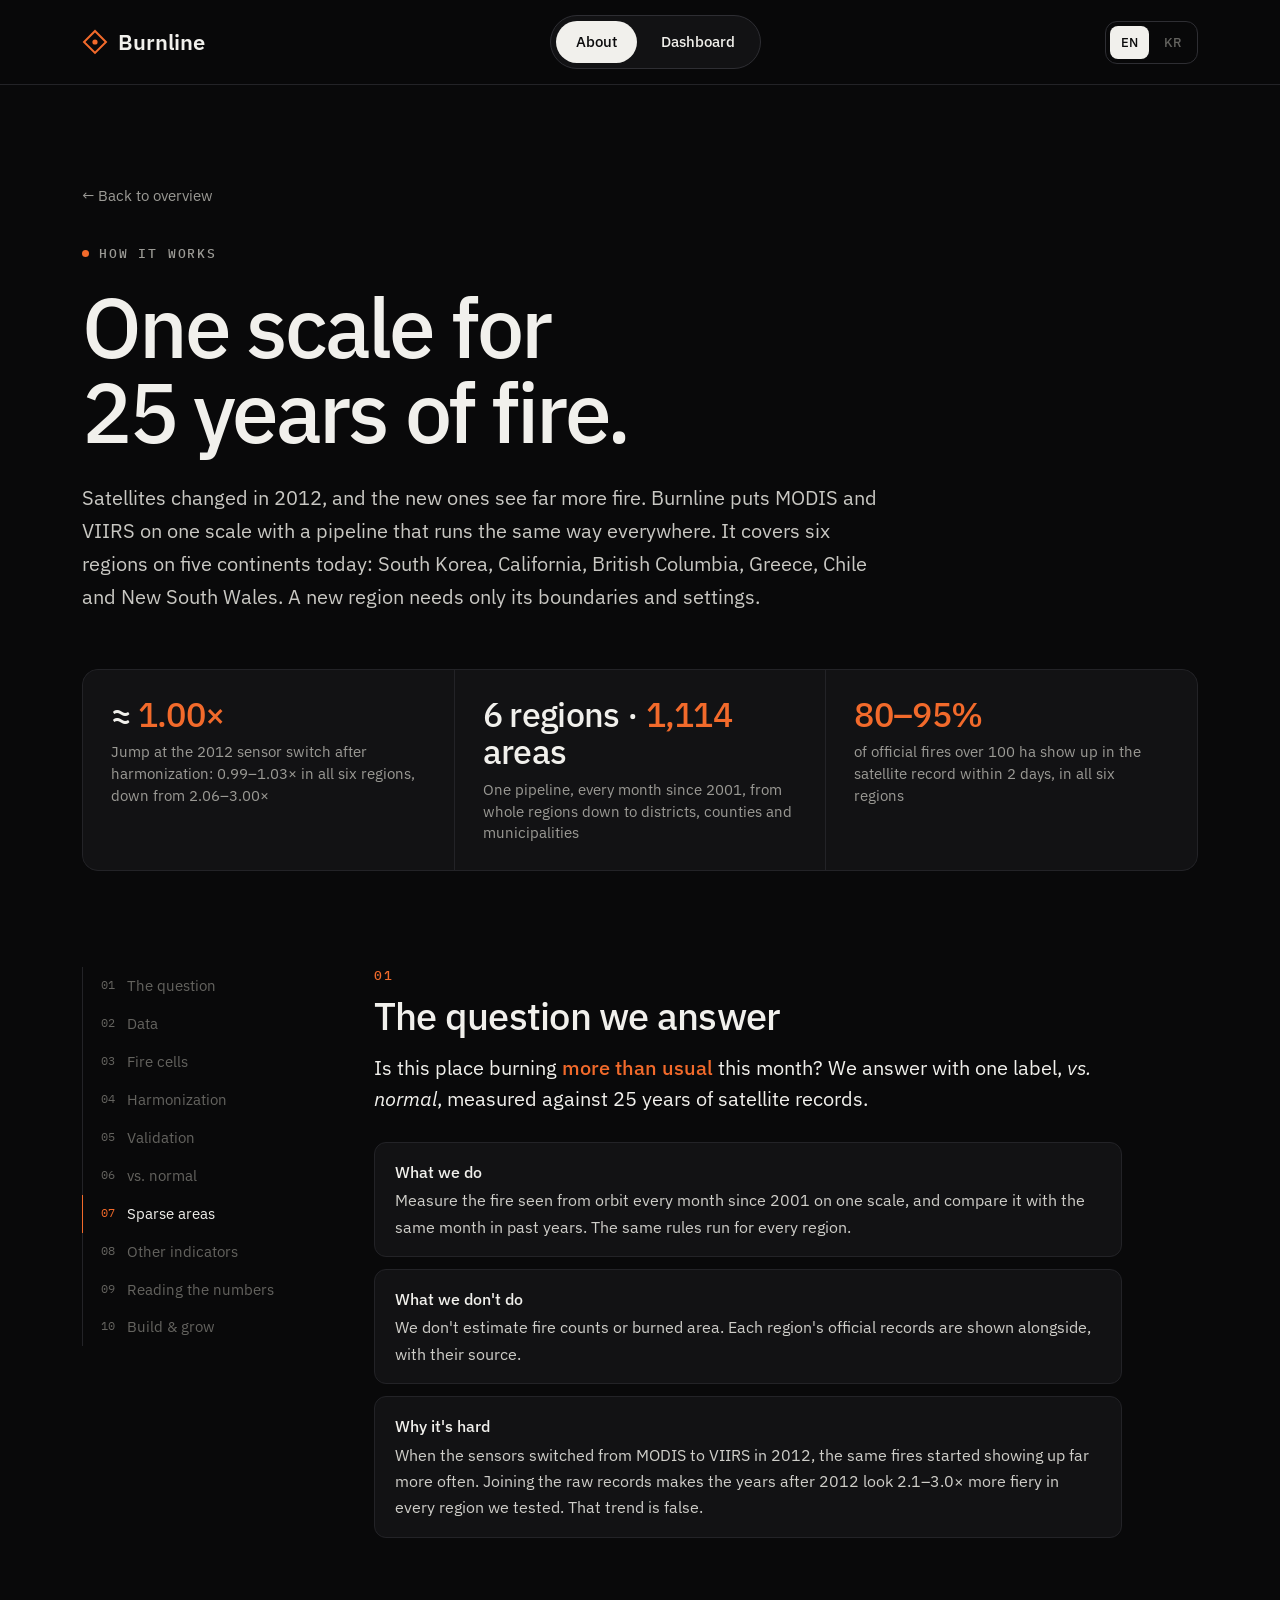
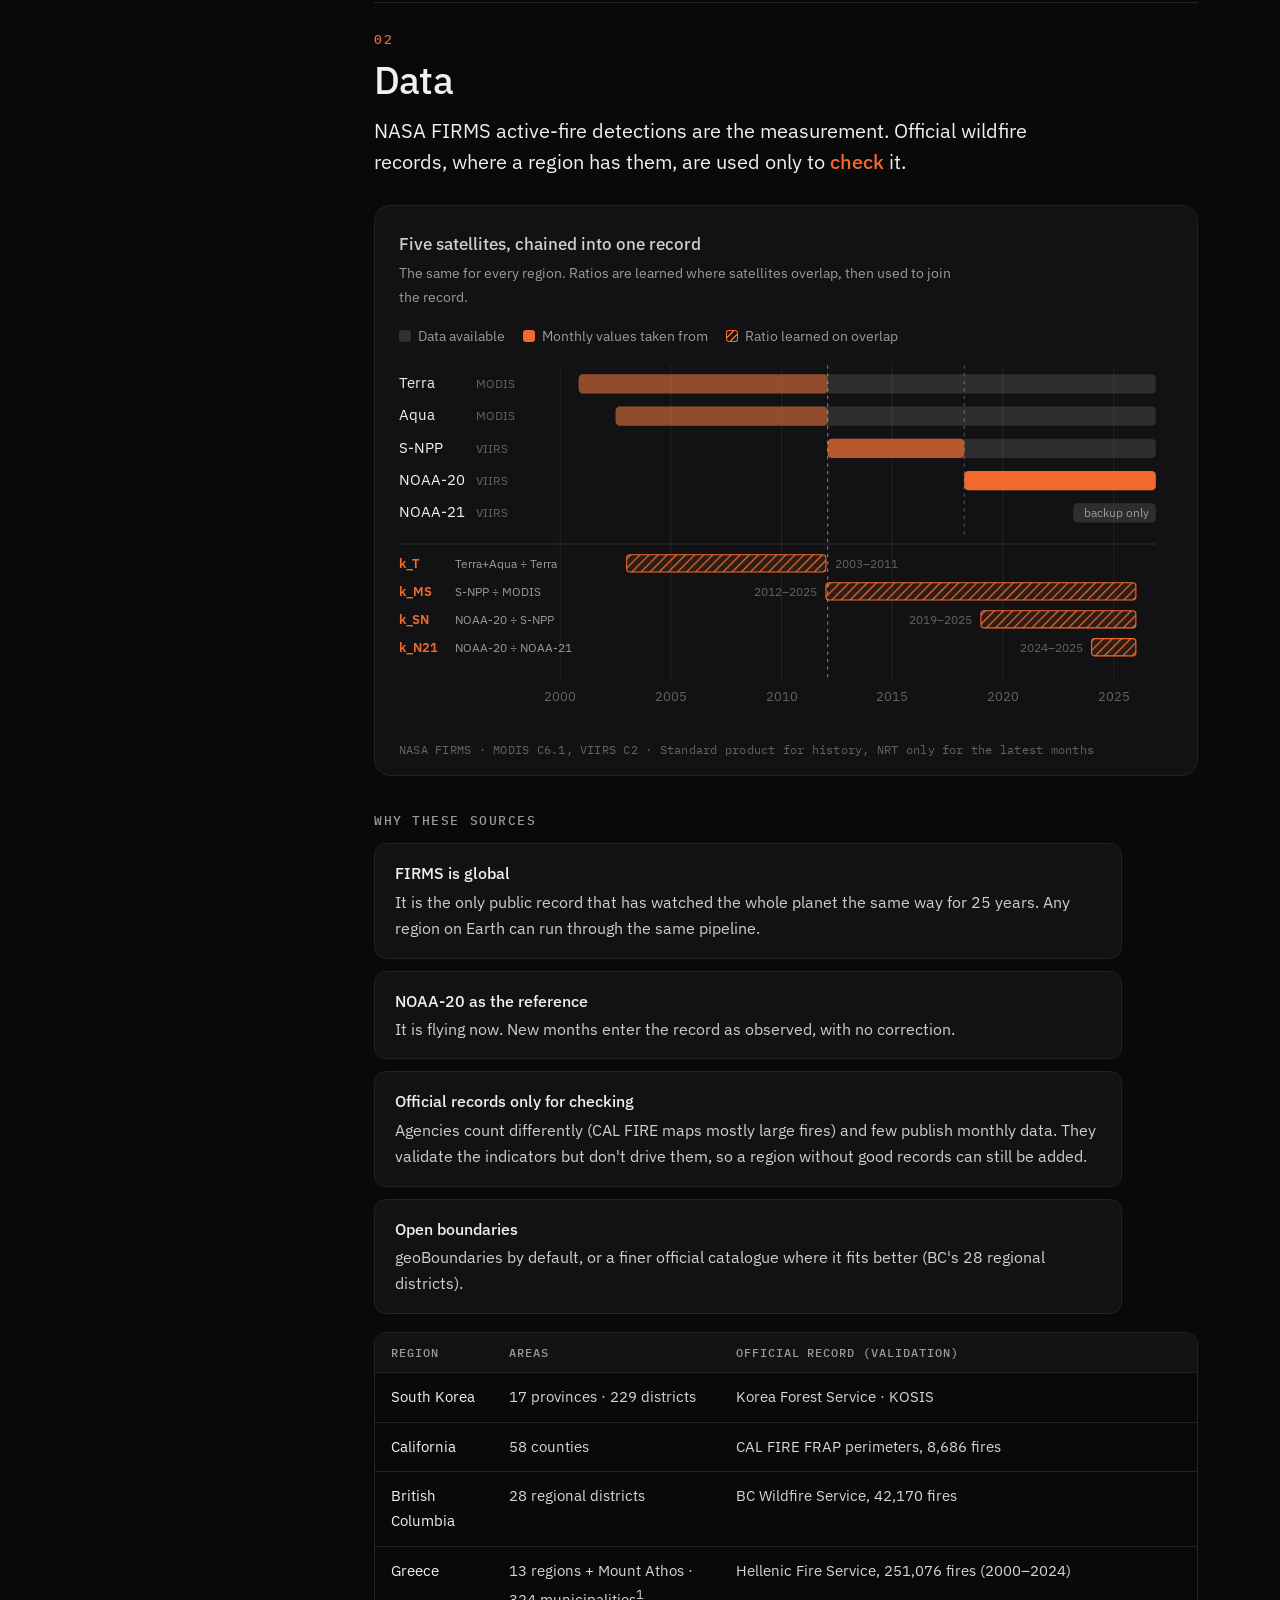
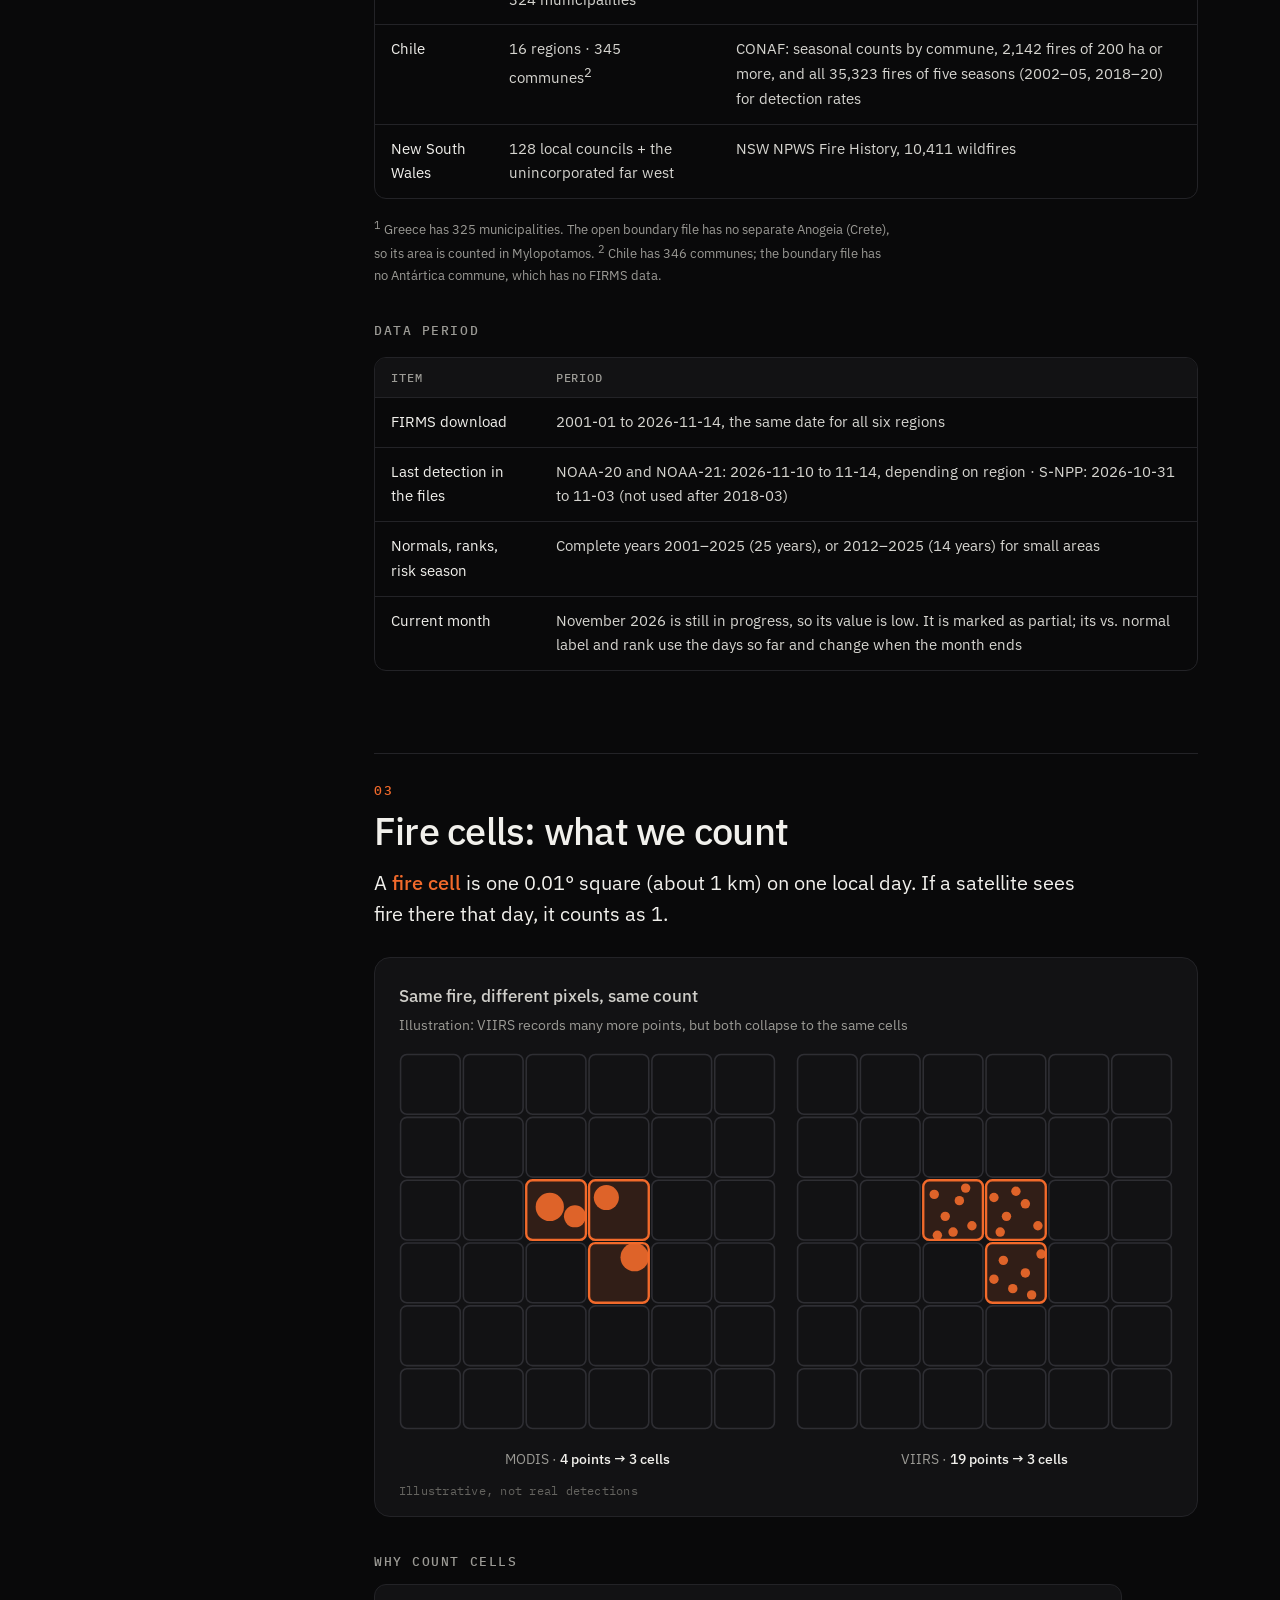
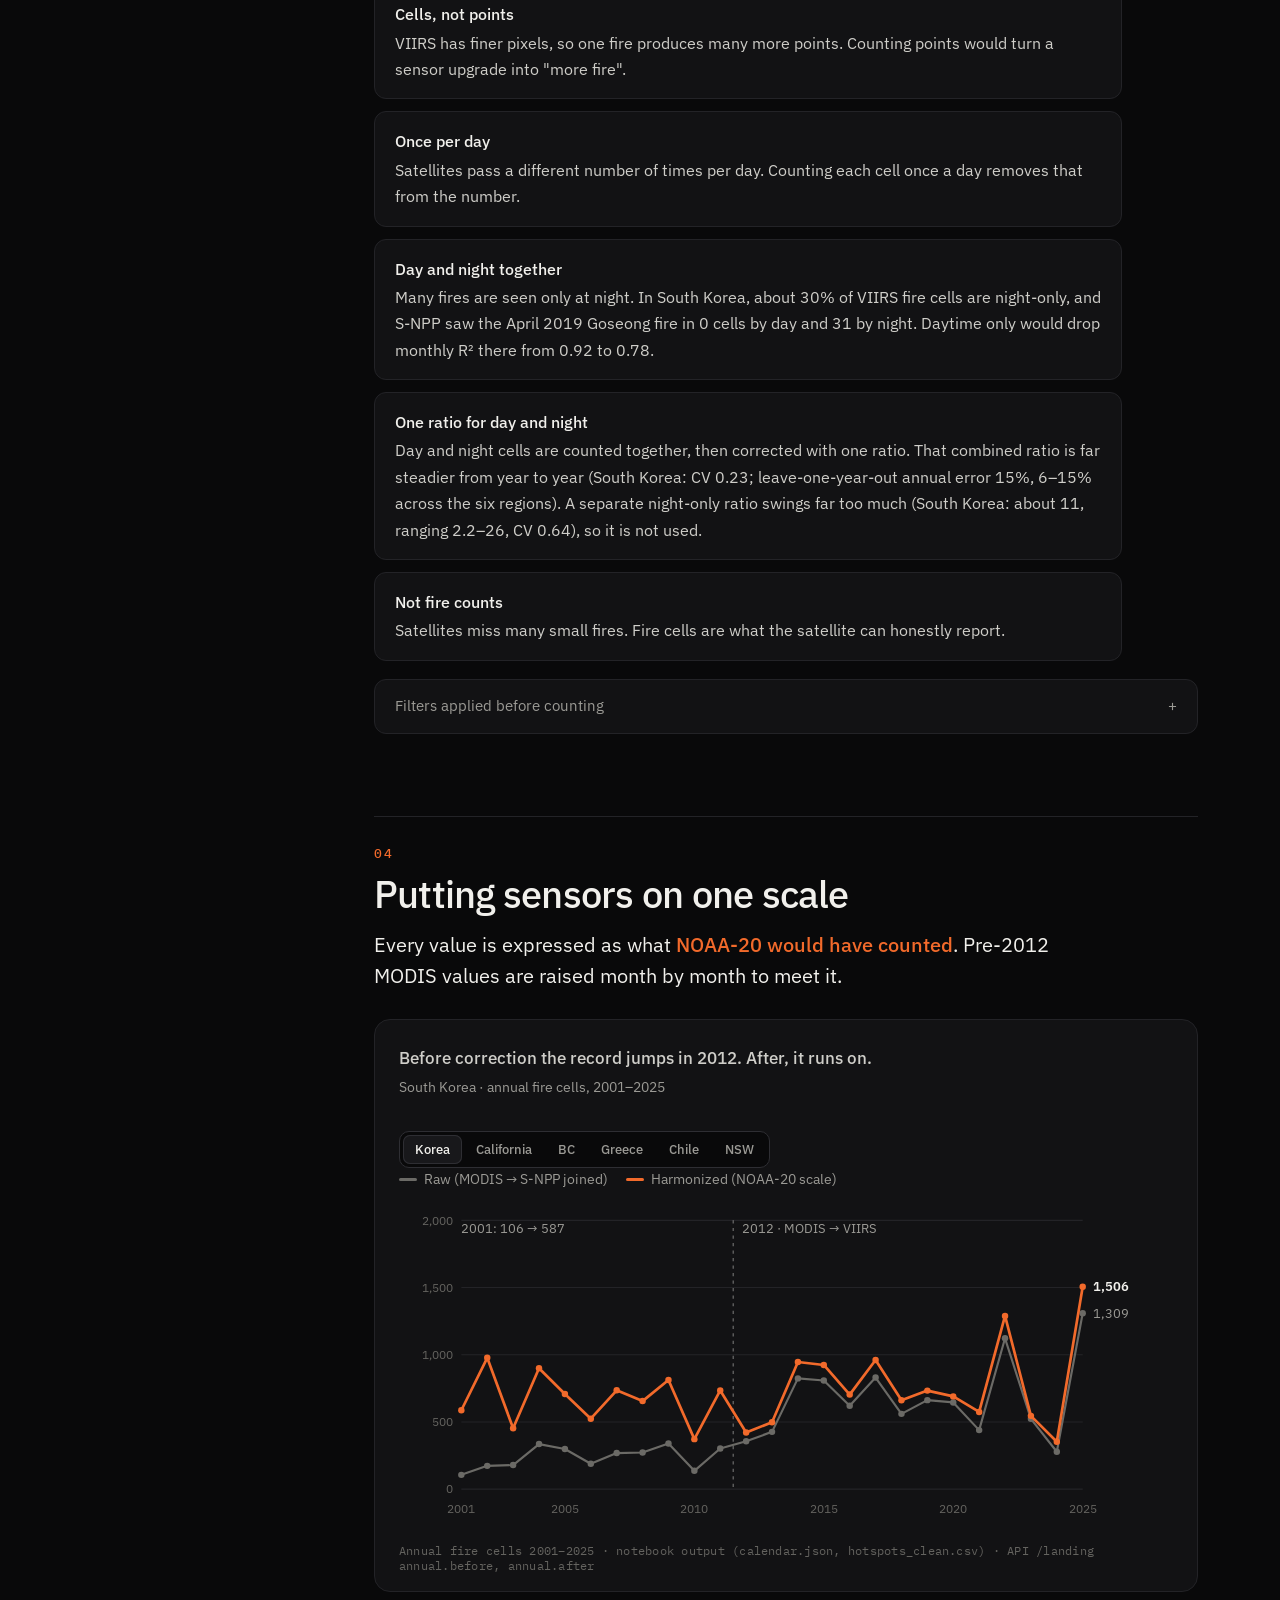
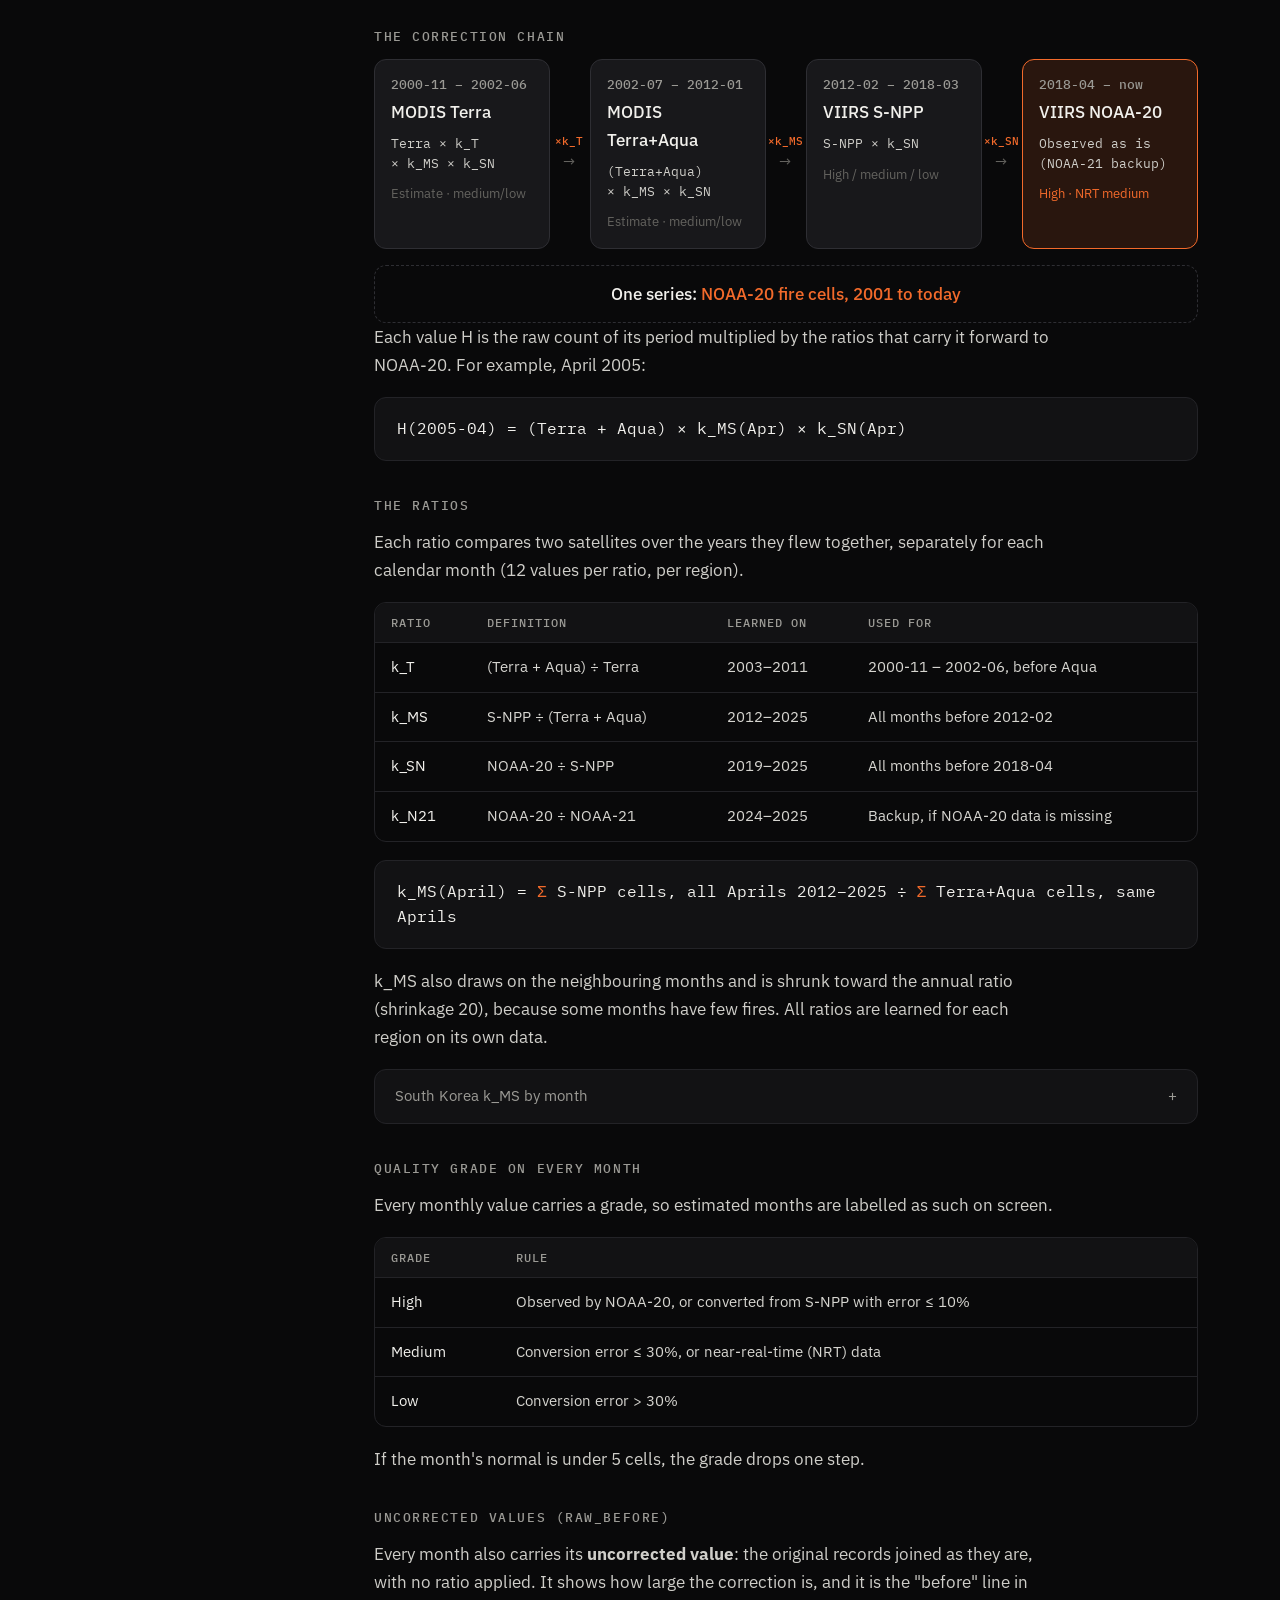
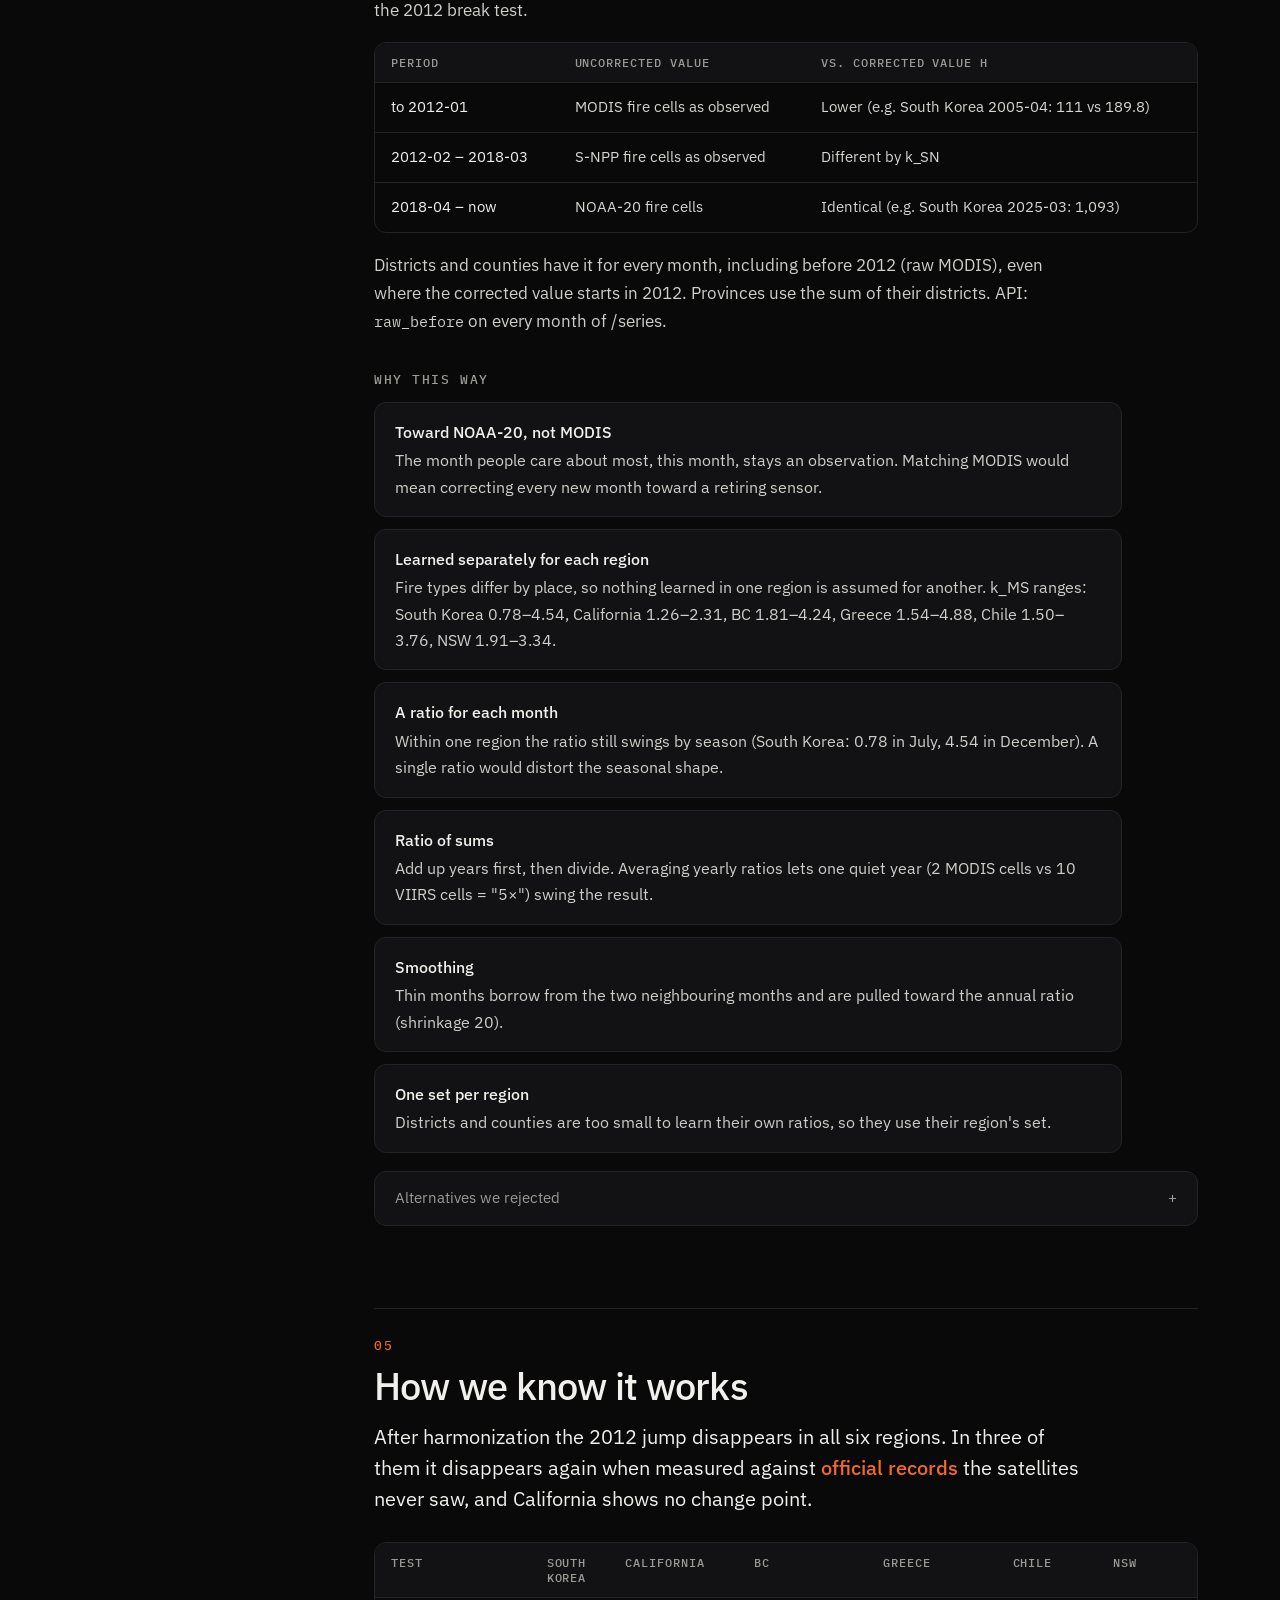
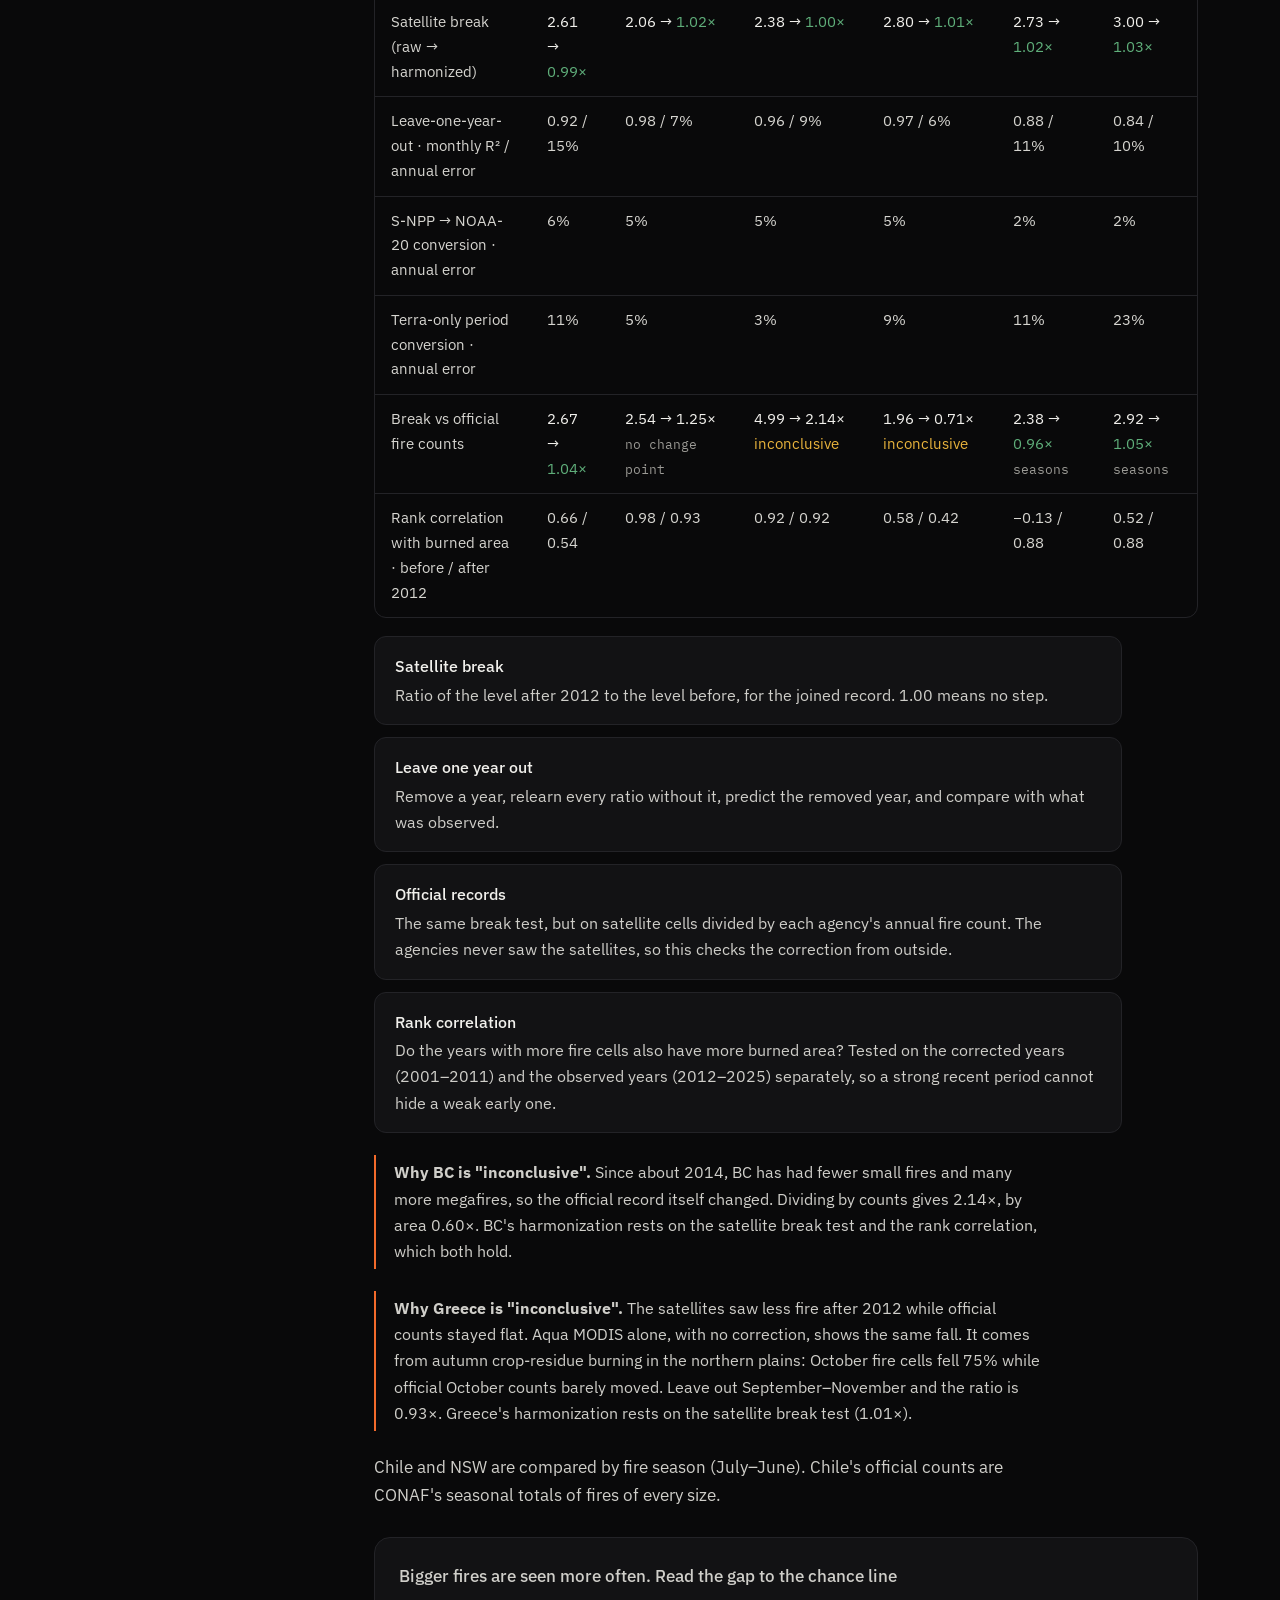
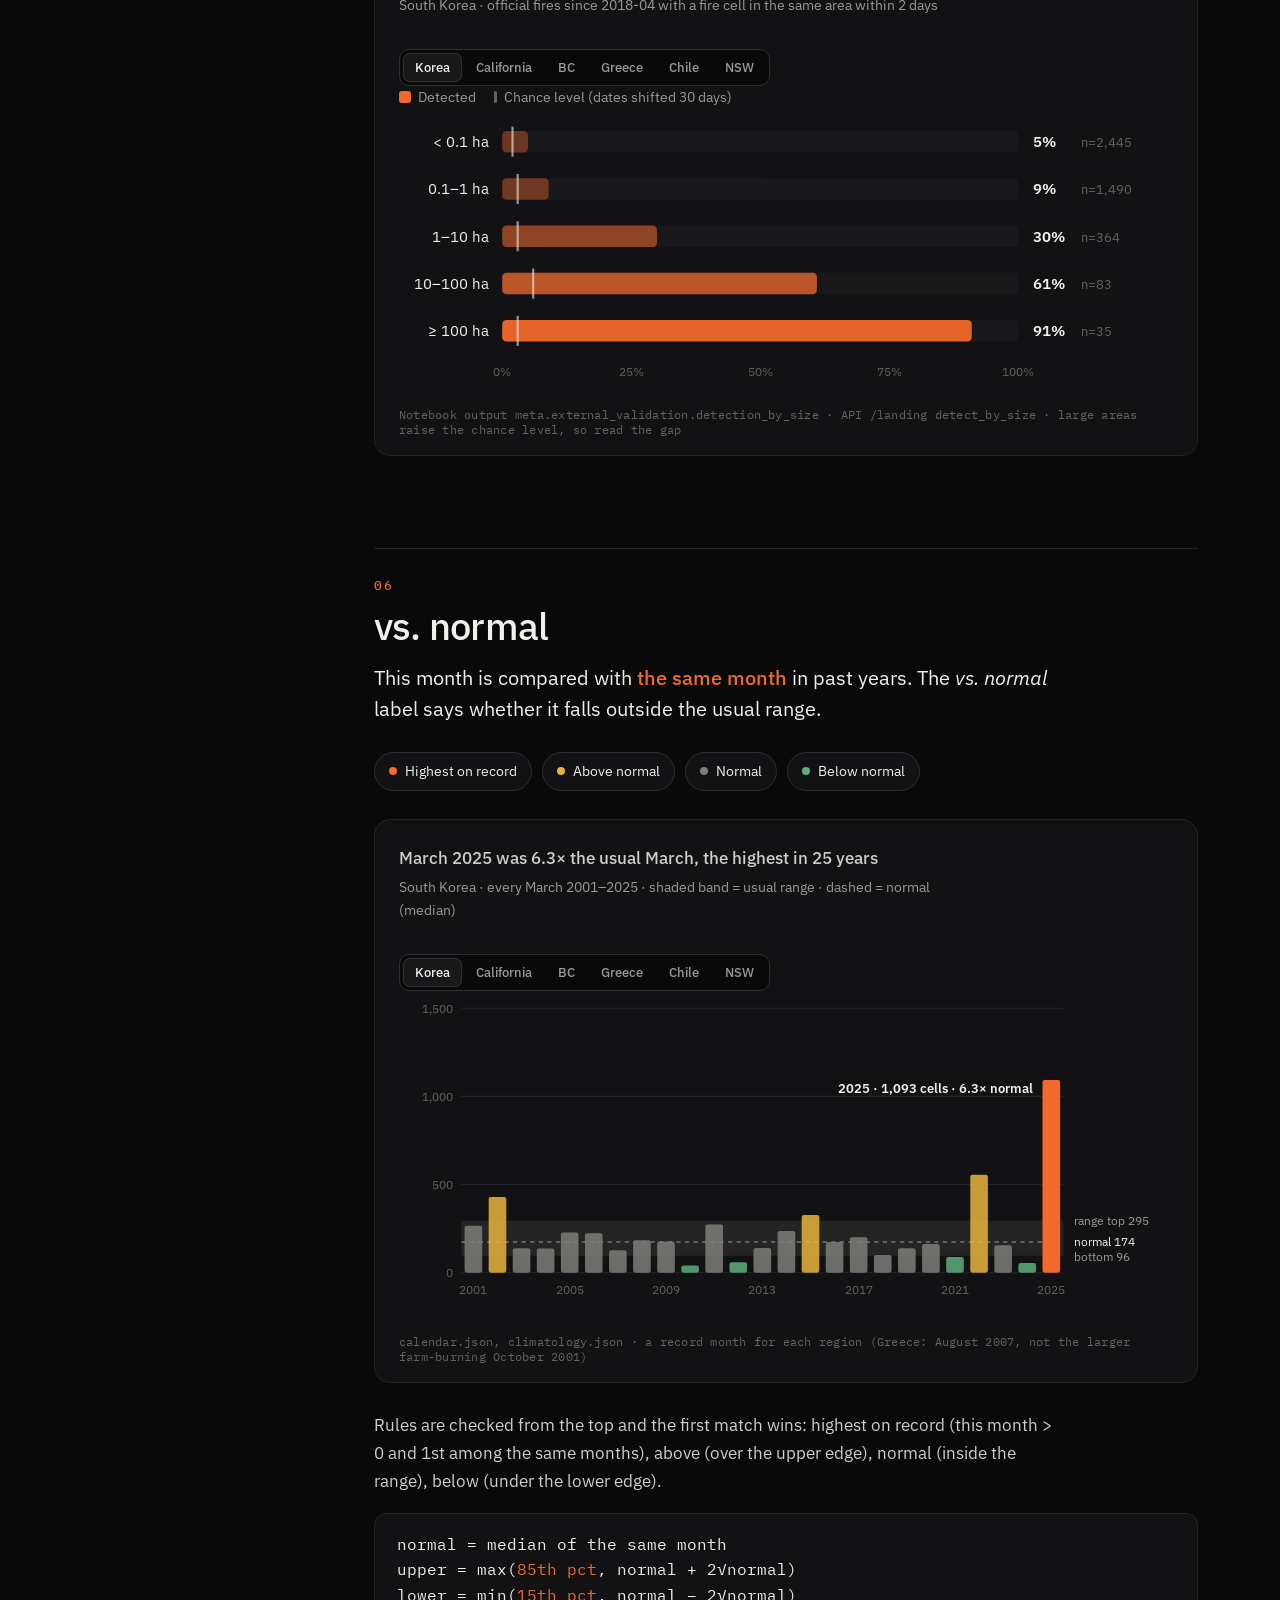
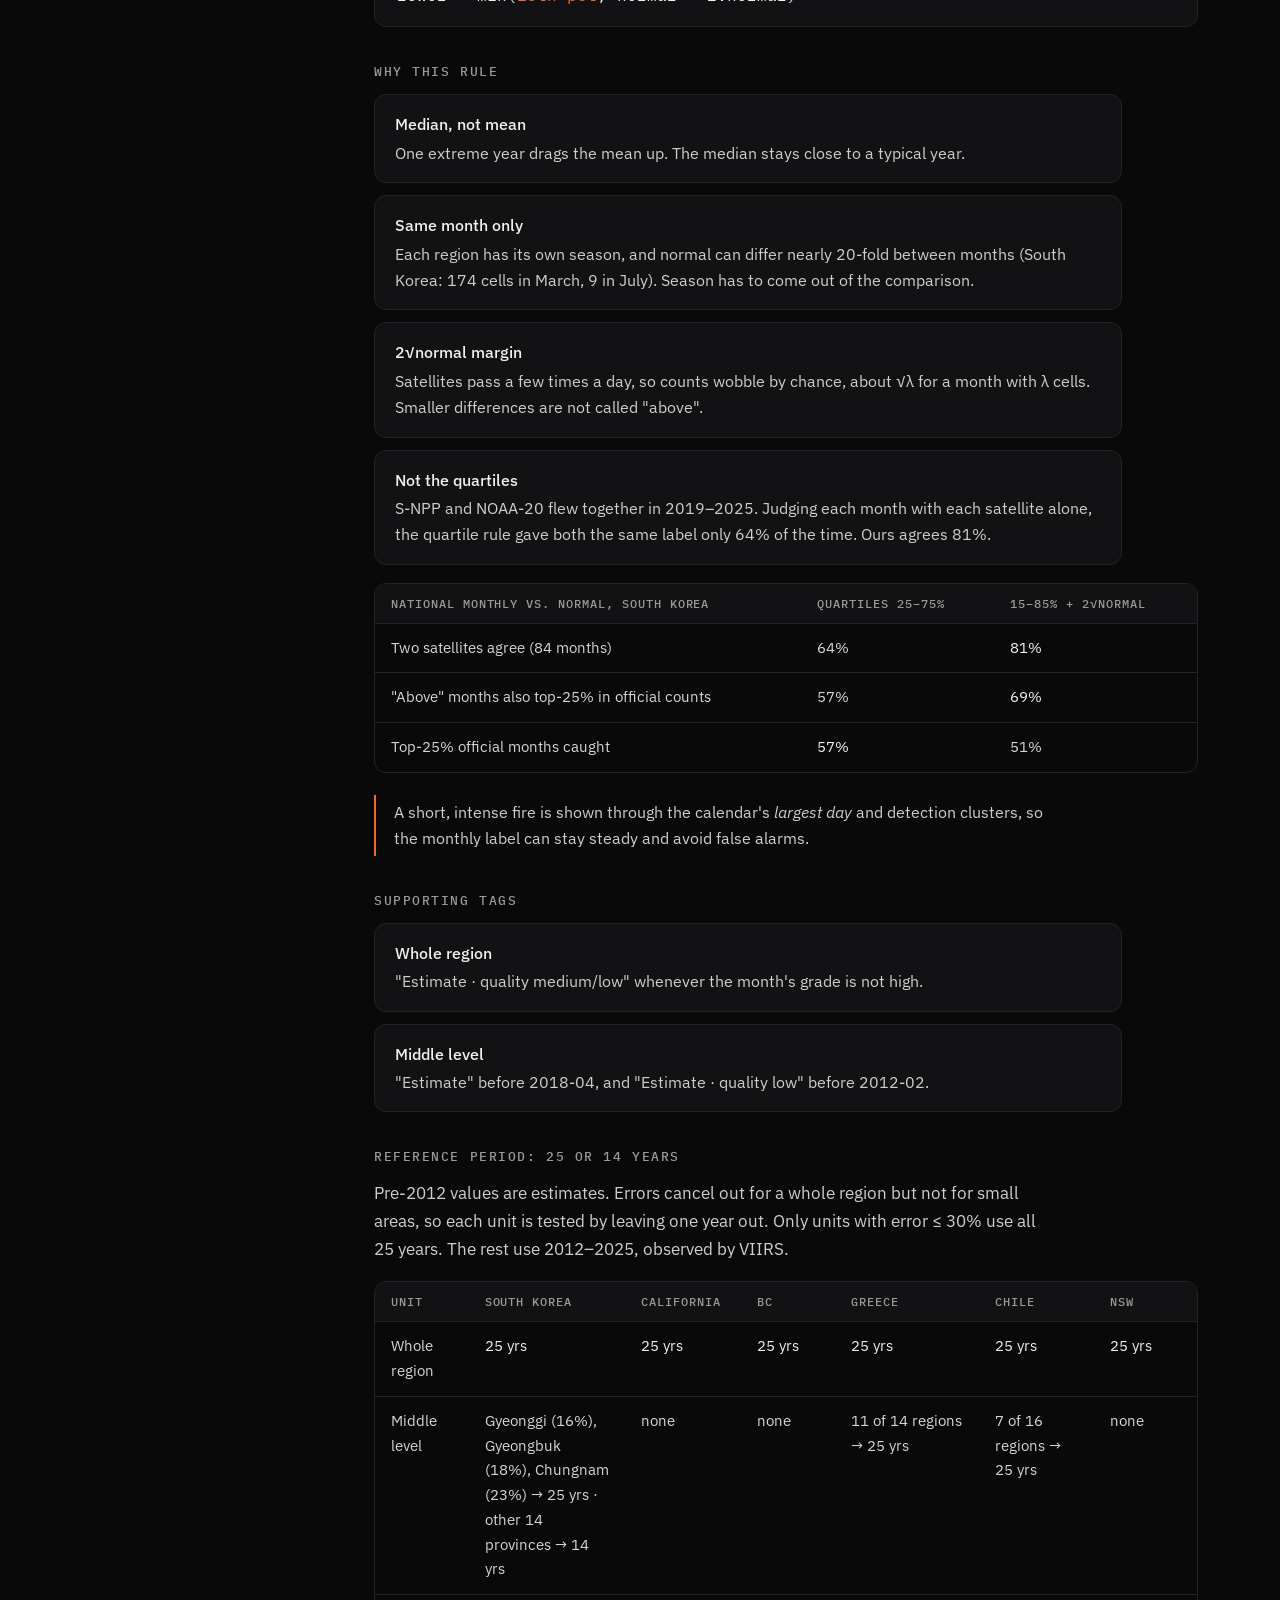
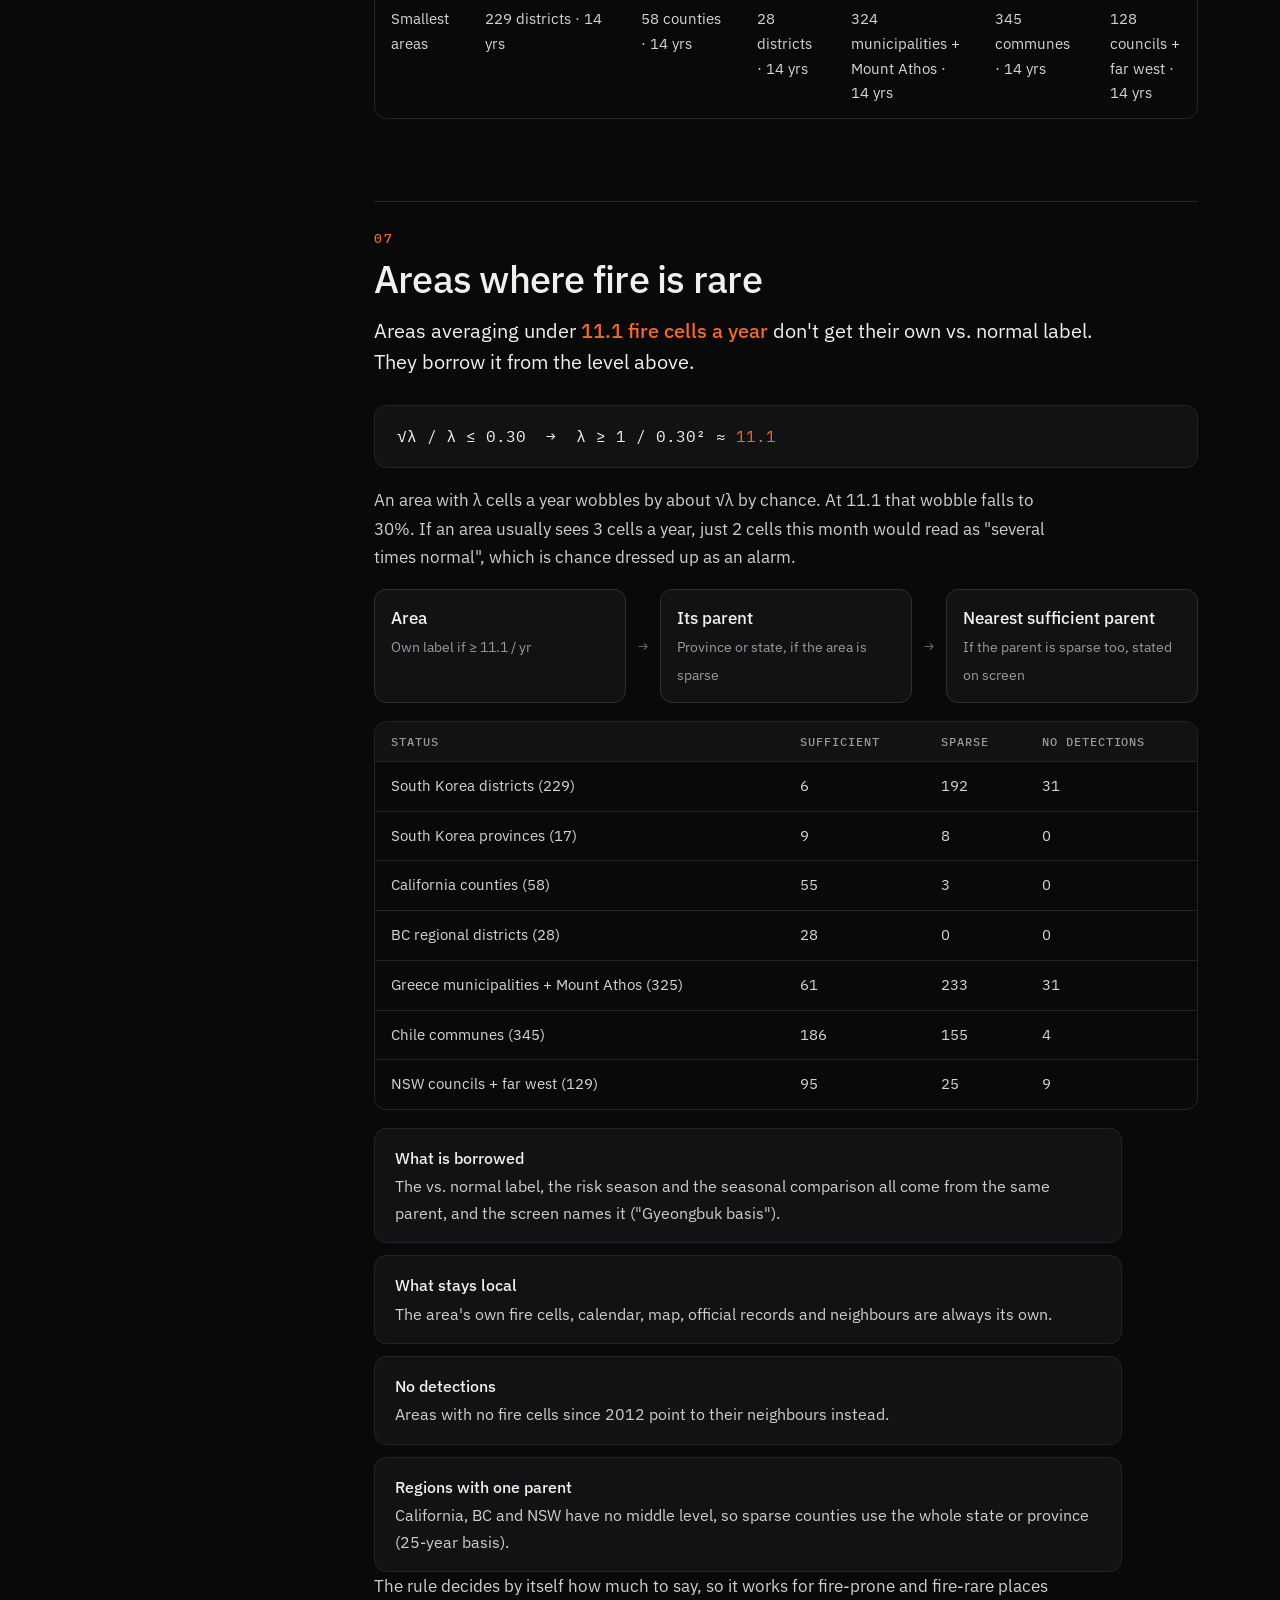
==== commit ee3f0f80: "Hwaruruk README, latest method page, remove duplicate PDFs and unused external copy Co-Authored-By: " ====
--- a/method_page.html
+++ b/method_page.html
@@ -263,6 +263,14 @@
           <tr><td class="hl">New South Wales</td><td>128 local councils + the unincorporated far west</td><td>NSW NPWS Fire History, 10,411 wildfires</td></tr>
         </table></div>
         <p class="sub" style="font-size:13px;color:var(--muted)"><sup>1</sup> Greece has 325 municipalities. The open boundary file has no separate Anogeia (Crete), so its area is counted in Mylopotamos. <sup>2</sup> Chile has 346 communes; the boundary file has no Antártica commune, which has no FIRMS data.</p>
+        <h3>Data period</h3>
+        <div class="tbl"><table>
+          <tr><th>Item</th><th>Period</th></tr>
+          <tr><td class="hl">FIRMS download</td><td>2001-01 to 2026-11-14, the same date for all six regions</td></tr>
+          <tr><td class="hl">Last detection in the files</td><td>NOAA-20 and NOAA-21: 2026-11-10 to 11-14, depending on region · S-NPP: 2026-10-31 to 11-03 (not used after 2018-03)</td></tr>
+          <tr><td class="hl">Normals, ranks, risk season</td><td>Complete years 2001–2025 (25 years), or 2012–2025 (14 years) for small areas</td></tr>
+          <tr><td class="hl">Current month</td><td>November 2026 is still in progress, so its value is low. It is marked as partial; its vs. normal label and rank use the days so far and change when the month ends</td></tr>
+        </table></div>
       </section>
 
       <section id="cell">
@@ -282,8 +290,8 @@
         <ul class="why">
           <li><b>Cells, not points</b>VIIRS has finer pixels, so one fire produces many more points. Counting points would turn a sensor upgrade into "more fire".</li>
           <li><b>Once per day</b>Satellites pass a different number of times per day. Counting each cell once a day removes that from the number.</li>
-          <li><b>Day and night together</b>Many fires are seen only at night. In South Korea, 46% of VIIRS fire cells were night-only, and the 2019 Goseong fire had 0 day cells and 47 night cells. Daytime only would drop monthly R² there from 0.92 to 0.78.</li>
-          <li><b>One ratio for day and night</b>Day and night cells are counted together, then corrected with one ratio. That combined ratio is stable from year to year (South Korea: year-to-year CV 0.07–0.11, leave-one-year-out annual error 5–11%). A separate night-only ratio swings far too much (South Korea: about 102, ranging 46–423), so it is not used.</li>
+          <li><b>Day and night together</b>Many fires are seen only at night. In South Korea, about 30% of VIIRS fire cells are night-only, and S-NPP saw the April 2019 Goseong fire in 0 cells by day and 31 by night. Daytime only would drop monthly R² there from 0.92 to 0.78.</li>
+          <li><b>One ratio for day and night</b>Day and night cells are counted together, then corrected with one ratio. That combined ratio is far steadier from year to year (South Korea: CV 0.23; leave-one-year-out annual error 15%, 6–15% across the six regions). A separate night-only ratio swings far too much (South Korea: about 11, ranging 2.2–26, CV 0.64), so it is not used.</li>
           <li><b>Not fire counts</b>Satellites miss many small fires. Fire cells are what the satellite can honestly report.</li>
         </ul>
         <details><summary>Filters applied before counting</summary><div><div class="tbl"><table>
@@ -339,6 +347,15 @@
           <tr><td class="hl">Low</td><td>Conversion error &gt; 30%</td></tr>
         </table></div>
         <p>If the month's normal is under 5 cells, the grade drops one step.</p>
+        <h3>Uncorrected values (raw_before)</h3>
+        <p>Every month also carries its <strong>uncorrected value</strong>: the original records joined as they are, with no ratio applied. It shows how large the correction is, and it is the "before" line in the 2012 break test.</p>
+        <div class="tbl"><table>
+          <tr><th>Period</th><th>Uncorrected value</th><th>vs. corrected value H</th></tr>
+          <tr><td class="hl">to 2012-01</td><td>MODIS fire cells as observed</td><td>Lower (e.g. South Korea 2005-04: 111 vs 189.8)</td></tr>
+          <tr><td class="hl">2012-02 – 2018-03</td><td>S-NPP fire cells as observed</td><td>Different by k_SN</td></tr>
+          <tr><td class="hl">2018-04 – now</td><td>NOAA-20 fire cells</td><td>Identical (e.g. South Korea 2025-03: 1,093)</td></tr>
+        </table></div>
+        <p>Districts and counties have it for every month, including before 2012 (raw MODIS), even where the corrected value starts in 2012. Provinces use the sum of their districts. API: <code>raw_before</code> on every month of /series.</p>
         <h3>Why this way</h3>
         <ul class="why">
           <li><b>Toward NOAA-20, not MODIS</b>The month people care about most, this month, stays an observation. Matching MODIS would mean correcting every new month toward a retiring sensor.</li>
@@ -355,7 +372,7 @@
           <tr><td>One annual ratio</td><td>Seasonal ratios vary several-fold</td></tr>
           <tr><td>One global ratio for all regions</td><td>Ratios differ by region, from 1.26–2.31 in California to 0.78–4.54 in South Korea</td></tr>
           <tr><td>Average three satellites after 2018</td><td>NOAA-20 alone is simpler and keeps the reference fixed</td></tr>
-          <tr><td>Daytime only</td><td>Loses night-only fires (46% of VIIRS cells in South Korea)</td></tr>
+          <tr><td>Daytime only</td><td>Loses night-only fires (about 30% of VIIRS cells in South Korea)</td></tr>
         </table></div></div></details>
       </section>
 
@@ -472,6 +489,8 @@
         <div class="tbl"><table>
           <tr><th>Indicator</th><th>How</th><th>Why</th></tr>
           <tr><td class="hl">Risk season</td><td>Add monthly shares from largest down until 50% is passed. South Korea Feb–Apr (64%), California Aug–Oct (60%), BC Jul–Aug (51%), Greece Aug–Oct (58%), Chile Mar–May (51%), NSW Apr–May, Aug–Sep and Dec (55%)</td><td>The data sets each region's season. It includes farm and prescribed burning, such as NSW's autumn and late-winter hazard-reduction burns</td></tr>
+          <tr><td class="hl">Peak month</td><td>The month with the largest sum of corrected fire cells over complete years 2001–2025. South Korea March, California August, BC August, Greece October, Chile April, NSW April. Districts use the same rule on their own series and reference period (25 or 14 years)</td><td>One month to name when people ask "when does it usually burn"</td></tr>
+          <tr><td class="hl">Season order</td><td>Months of a season are read from just after the longest gap, so a season that crosses the new year reads Nov–Dec–Jan, not Jan, Nov, Dec. Ties start nearest the season start (January; July in Chile and NSW)</td><td>Keeps winter and southern-hemisphere seasons in reading order</td></tr>
           <tr><td class="hl">Same-month rank</td><td>k-th of n same months (n = 25 or 14)</td><td>Works even when normal is 0</td></tr>
           <tr><td class="hl">× normal</td><td>This month ÷ normal, only areas with their own label</td><td>Small normals inflate ratios</td></tr>
           <tr><td class="hl">Year to date</td><td>Sum from the season start (January; July in Chile and NSW) to the month, ÷ the median of past years' sums over the same months</td><td>The whole year, not one month</td></tr>
@@ -521,6 +540,14 @@
           <li><b>Run the notebook</b>Coefficients, vs. normal labels, validation tests and API files are produced automatically.</li>
           <li><b>Load and serve</b>Register the region code. Every page works for it with no new code.</li>
         </ol>
+        <h3>Reproducing the numbers</h3>
+        <p>Everything on this page comes from one pipeline repository (<code>data_jjya</code>). The same command runs on Mac, Windows and Linux, and checks the result against a stored baseline.</p>
+        <ol class="steps">
+          <li><b>Code</b>Clone the repository and install the pinned versions (Python 3.12, <code>requirements.txt</code>).</li>
+          <li><b>Raw data</b>Unzip the release file <code>burnline_inputs.zip</code> (FIRMS to 2026-11-14 and the official records) in the repository root.</li>
+          <li><b>Run</b><code>python tools/run_all.py --check</code> builds and runs the notebook for all six regions (a few minutes per region).</li>
+          <li><b>Compare</b>Each region's <code>meta.json</code> is compared with <code>expected/</code>. Everything except the run date should match.</li>
+        </ol>
         <h3>Sources</h3>
         <ul class="why">
           <li><b>NASA FIRMS</b>MODIS C6.1 and VIIRS C2 (S-NPP, NOAA-20, NOAA-21) active fires</li>
@@ -603,6 +630,14 @@
           <tr><td class="hl">뉴사우스웨일스</td><td>지방정부 128 + 극서부 비법인 지역</td><td>NSW NPWS 화재 이력, 산불 10,411건</td></tr>
         </table></div>
         <p class="sub" style="font-size:13px;color:var(--muted)"><sup>1</sup> 그리스 시군은 325곳인데, 공개 경계 파일에 크레타의 Anogeia가 따로 없어 Mylopotamos에 합쳐 세요. <sup>2</sup> 칠레 시군은 346곳인데, 경계 파일에 남극 시군(Antártica)이 없어요. FIRMS 자료도 없는 곳이에요.</p>
+        <h3>데이터 기간</h3>
+        <div class="tbl"><table>
+          <tr><th>항목</th><th>기간</th></tr>
+          <tr><td class="hl">FIRMS 다운로드</td><td>2001-01부터 2026-11-14까지, 여섯 지역 모두 같은 날짜</td></tr>
+          <tr><td class="hl">파일 속 마지막 탐지</td><td>NOAA-20·NOAA-21: 지역에 따라 2026-11-10–11-14 · S-NPP: 2026-10-31–11-03 (2018-03 이후에는 쓰지 않음)</td></tr>
+          <tr><td class="hl">평년·순위·위험 시기</td><td>완전한 해 2001–2025(25년), 작은 구역은 2012–2025(14년)</td></tr>
+          <tr><td class="hl">이번 달</td><td>2026년 11월은 진행 중인 달이라 값이 작아요. 진행 중인 달로 표시하고, 평년 대비와 순위는 지금까지의 값으로 계산해서 달이 끝나면 바뀌어요</td></tr>
+        </table></div>
       </section>
 
       <section id="ko-cell">
@@ -622,8 +657,8 @@
         <ul class="why">
           <li><b>점이 아니라 칸</b>VIIRS는 해상도가 높아 같은 불을 더 많은 점으로 찍어요. 점을 세면 센서가 좋아진 것이 "불이 늘었다"로 보여요.</li>
           <li><b>하루에 한 번</b>위성마다 하루에 지나가는 횟수가 달라요. 칸을 하루에 한 번만 세면 그 차이가 숫자에 섞이지 않아요.</li>
-          <li><b>낮과 밤을 함께</b>밤에만 잡히는 불이 많아요. 한국은 VIIRS 화재 칸의 46%가 밤에만 잡혔고, 2019년 고성 산불은 낮 0칸, 밤 47칸이었어요. 낮만 쓰면 한국의 월별 설명력(R²)이 0.92에서 0.78로 떨어져요.</li>
-          <li><b>낮·밤 합친 비율 하나</b>낮과 밤 칸을 합쳐 센 뒤 비율 하나로 보정해요. 합친 비율은 해마다 안정적이에요(한국: 해마다 변동 CV 0.07–0.11, 한 해씩 빼기 연간 오차 5–11%). 밤만 따로 구한 비율은 너무 크게 흔들려서(한국: 약 102, 46–423) 쓰지 않아요.</li>
+          <li><b>낮과 밤을 함께</b>밤에만 잡히는 불이 많아요. 한국은 VIIRS 화재 칸의 약 30%가 밤에만 잡혔고, 2019년 4월 고성 산불은 S-NPP 기준 낮 0칸, 밤 31칸이었어요. 낮만 쓰면 한국의 월별 설명력(R²)이 0.92에서 0.78로 떨어져요.</li>
+          <li><b>낮·밤 합친 비율 하나</b>낮과 밤 칸을 합쳐 센 뒤 비율 하나로 보정해요. 합친 비율이 해마다 훨씬 덜 흔들려요(한국: 해마다 변동 CV 0.23, 한 해씩 빼기 연간 오차 15%, 여섯 지역 6–15%). 밤만 따로 구한 비율은 너무 크게 흔들려서(한국: 약 11, 2.2–26, CV 0.64) 쓰지 않아요.</li>
           <li><b>산불 건수가 아님</b>위성은 작은 불을 많이 놓쳐요. 화재 칸은 위성이 정직하게 말할 수 있는 양이에요.</li>
         </ul>
         <details><summary>세기 전에 거르는 것</summary><div><div class="tbl"><table>
@@ -679,6 +714,15 @@
           <tr><td class="hl">낮음</td><td>변환 오차 30% 초과</td></tr>
         </table></div>
         <p>그 달 평년이 5칸 미만이면 한 단계 낮춰요.</p>
+        <h3>보정 전 원값 (raw_before)</h3>
+        <p>모든 달에는 <strong>보정 전 원값</strong>도 붙어요. 비율을 곱하지 않고 원래 기록을 그대로 이은 값이에요. 보정이 얼마나 컸는지 보여 주고, 2012년 단절 검사의 "보정 전" 값이 이것이에요.</p>
+        <div class="tbl"><table>
+          <tr><th>기간</th><th>보정 전 원값</th><th>보정값 H와 비교</th></tr>
+          <tr><td class="hl">2012-01까지</td><td>MODIS 화재 칸 그대로</td><td>더 작아요 (예: 한국 2005-04 원값 111, 보정값 189.8)</td></tr>
+          <tr><td class="hl">2012-02 – 2018-03</td><td>S-NPP 화재 칸 그대로</td><td>k_SN만큼 달라요</td></tr>
+          <tr><td class="hl">2018-04 – 지금</td><td>NOAA-20 화재 칸</td><td>같아요 (예: 한국 2025-03 1,093)</td></tr>
+        </table></div>
+        <p>시·군·구와 카운티는 보정값이 2012년부터라도 원값은 2012년 전(MODIS 원값)까지 모든 달에 있어요. 시·도는 소속 시·군·구 원값의 합이에요. API: /series의 모든 달에 <code>raw_before</code>.</p>
         <h3>왜 이렇게 했나</h3>
         <ul class="why">
           <li><b>MODIS가 아니라 NOAA-20에 맞춤</b>가장 중요한 "이번 달"이 실측 그대로 남아요. MODIS에 맞추면 운영이 끝나가는 위성 쪽으로 새 달마다 보정을 해야 해요.</li>
@@ -695,7 +739,7 @@
           <tr><td>연간 비율 하나</td><td>계절마다 비율이 몇 배씩 달라요</td></tr>
           <tr><td>모든 지역에 같은 비율</td><td>캘리포니아 1.26–2.31, 한국 0.78–4.54처럼 지역마다 달라요</td></tr>
           <tr><td>2018년 이후 위성 3대 평균</td><td>NOAA-20 하나가 더 단순하고 기준이 흔들리지 않아요</td></tr>
-          <tr><td>낮만 세기</td><td>밤에만 잡힌 불이 빠져요(한국 VIIRS 칸의 46%)</td></tr>
+          <tr><td>낮만 세기</td><td>밤에만 잡힌 불이 빠져요(한국 VIIRS 칸의 약 30%)</td></tr>
         </table></div></div></details>
       </section>
 
@@ -812,6 +856,8 @@
         <div class="tbl"><table>
           <tr><th>지표</th><th>계산</th><th>이유</th></tr>
           <tr><td class="hl">위험 시기</td><td>월별 비중을 큰 달부터 더해 처음 50%를 넘는 달들. 한국 2–4월(64%), 캘리포니아 8–10월(60%), BC 7–8월(51%), 그리스 8–10월(58%), 칠레 3–5월(51%), NSW 4–5·8–9·12월(55%)</td><td>데이터가 지역마다 시기를 정해요. NSW의 가을·늦겨울 위험 감소 소각처럼 농업·계획 소각도 포함돼요</td></tr>
+          <tr><td class="hl">정점 달</td><td>완전한 해 2001–2025의 보정 화재 칸을 달별로 더해 가장 큰 달. 한국 3월, 캘리포니아 8월, BC 8월, 그리스 10월, 칠레 4월, NSW 4월. 시·군·구도 자기 시계열과 기준 기간(25년 또는 14년)에 같은 규칙</td><td>"보통 언제 많이 타나"에 달 하나로 답해요</td></tr>
+          <tr><td class="hl">시기 읽는 순서</td><td>가장 긴 빈 구간 바로 다음 달부터 읽어요. 해를 넘기는 시기는 1·11·12월이 아니라 11–12–1월로 읽혀요. 빈 구간 길이가 같으면 시즌 시작(1월, 칠레·NSW는 7월)에 가까운 쪽부터</td><td>겨울과 남반구 시즌을 순서대로 보여줘요</td></tr>
           <tr><td class="hl">같은 달 순위</td><td>같은 달 n번 중 k위 (n = 25 또는 14)</td><td>평년이 0인 달에도 쓸 수 있어요</td></tr>
           <tr><td class="hl">평년의 n배</td><td>이번 달 ÷ 평년, 자기 평년 대비가 있는 구역만</td><td>평년이 작으면 배수가 부풀어요</td></tr>
           <tr><td class="hl">올해 누적</td><td>시즌 시작(1월, 칠레·NSW는 7월)부터 그달까지의 합 ÷ 지난 해들의 같은 기간 누적 합의 중앙값</td><td>한 달이 아니라 올해 흐름</td></tr>
@@ -860,6 +906,14 @@
           <li><b>설정 한 줄</b>지역 코드, 폴더, 공식 산불 기록(있으면)</li>
           <li><b>노트북 실행</b>계수, 평년 대비, 검증 검사, API용 파일이 자동으로 나와요</li>
           <li><b>불러오기</b>지역 코드를 등록하면 모든 화면이 새 코드 없이 작동해요</li>
+        </ol>
+        <h3>숫자 재현하기</h3>
+        <p>이 페이지의 모든 숫자는 파이프라인 저장소(<code>data_jjya</code>) 하나에서 나와요. 맥·윈도우·리눅스에서 같은 명령으로 돌아가고, 저장된 기준 결과와 자동으로 비교해요.</p>
+        <ol class="steps">
+          <li><b>코드</b>저장소를 받아 고정된 버전을 설치해요 (Python 3.12, <code>requirements.txt</code>)</li>
+          <li><b>원자료</b>Release의 <code>burnline_inputs.zip</code>(FIRMS 2026-11-14까지 + 공식 기록)을 저장소 루트에 풀어요</li>
+          <li><b>실행</b><code>python tools/run_all.py --check</code>가 여섯 지역의 노트북을 만들고 돌려요 (지역당 몇 분)</li>
+          <li><b>비교</b>지역마다 <code>meta.json</code>을 <code>expected/</code>와 비교해요. 실행 날짜 말고는 모두 같아야 해요</li>
         </ol>
         <h3>출처</h3>
         <ul class="why">
